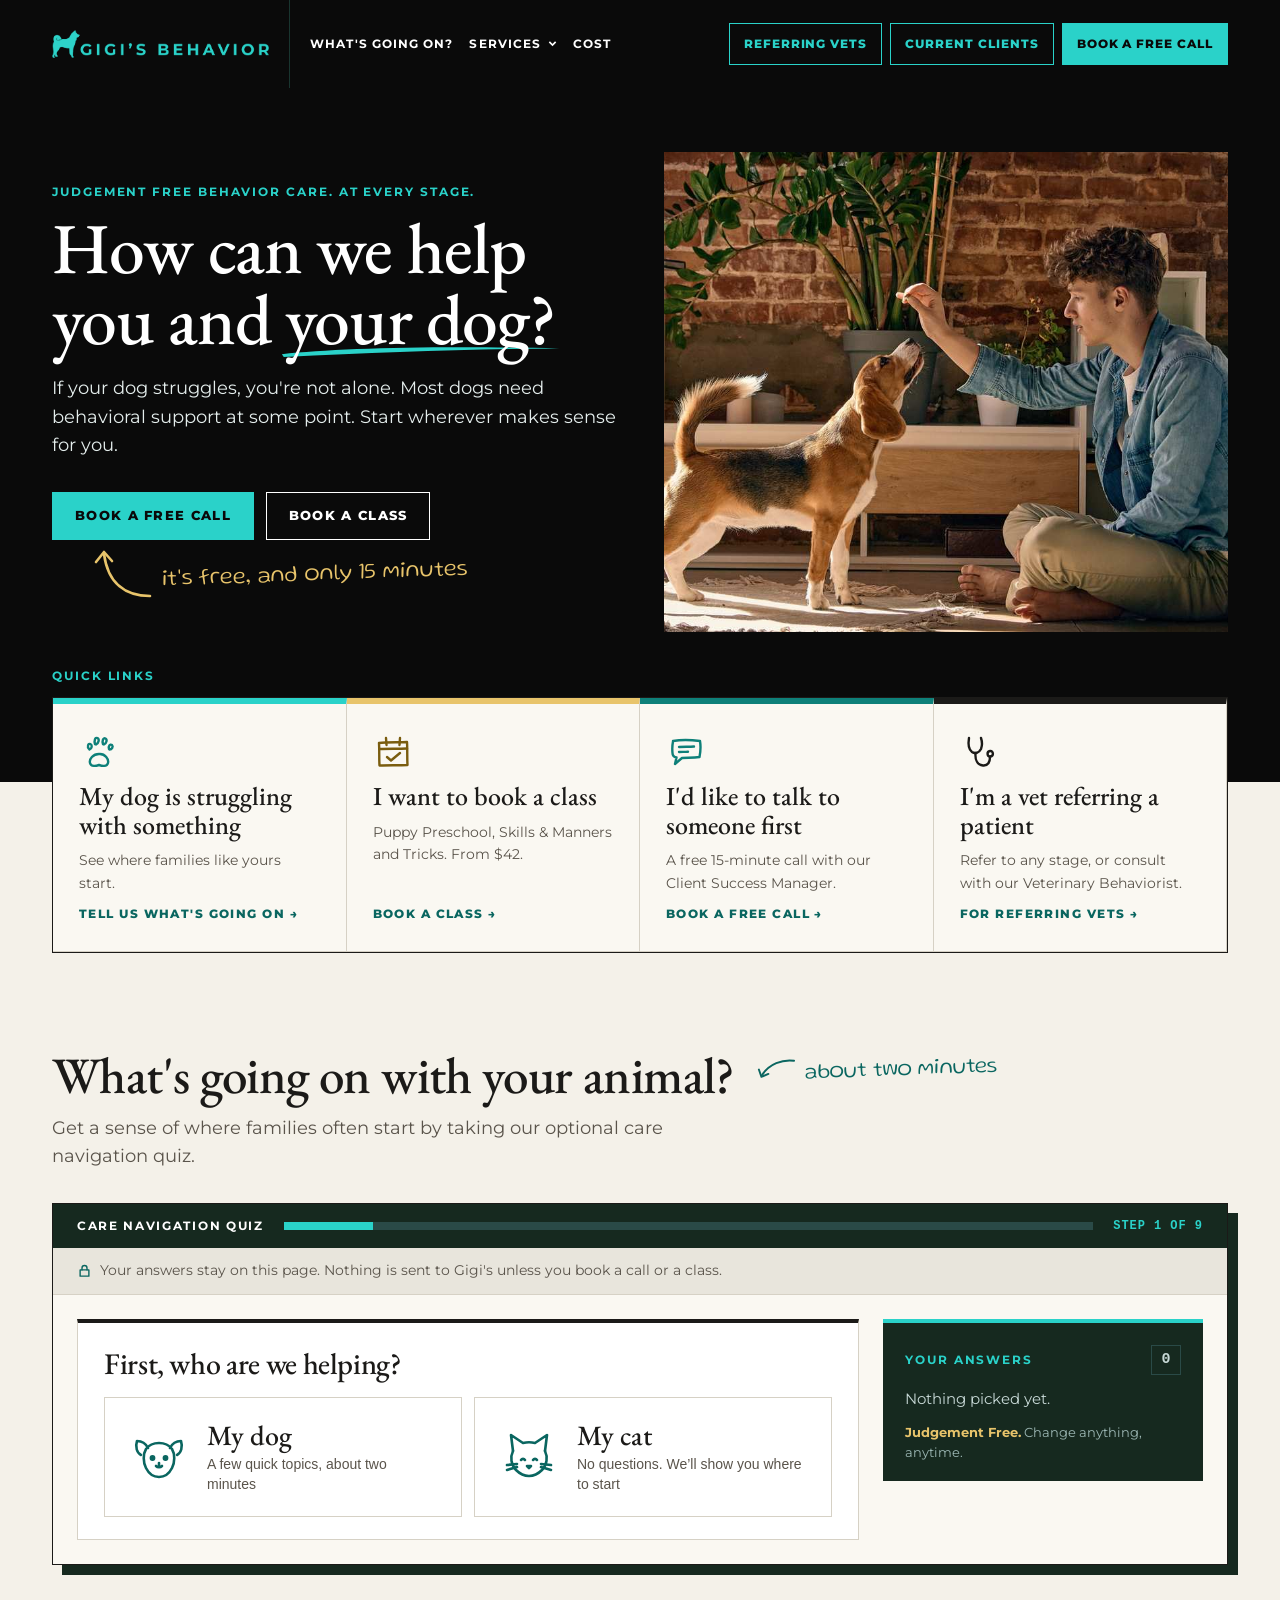
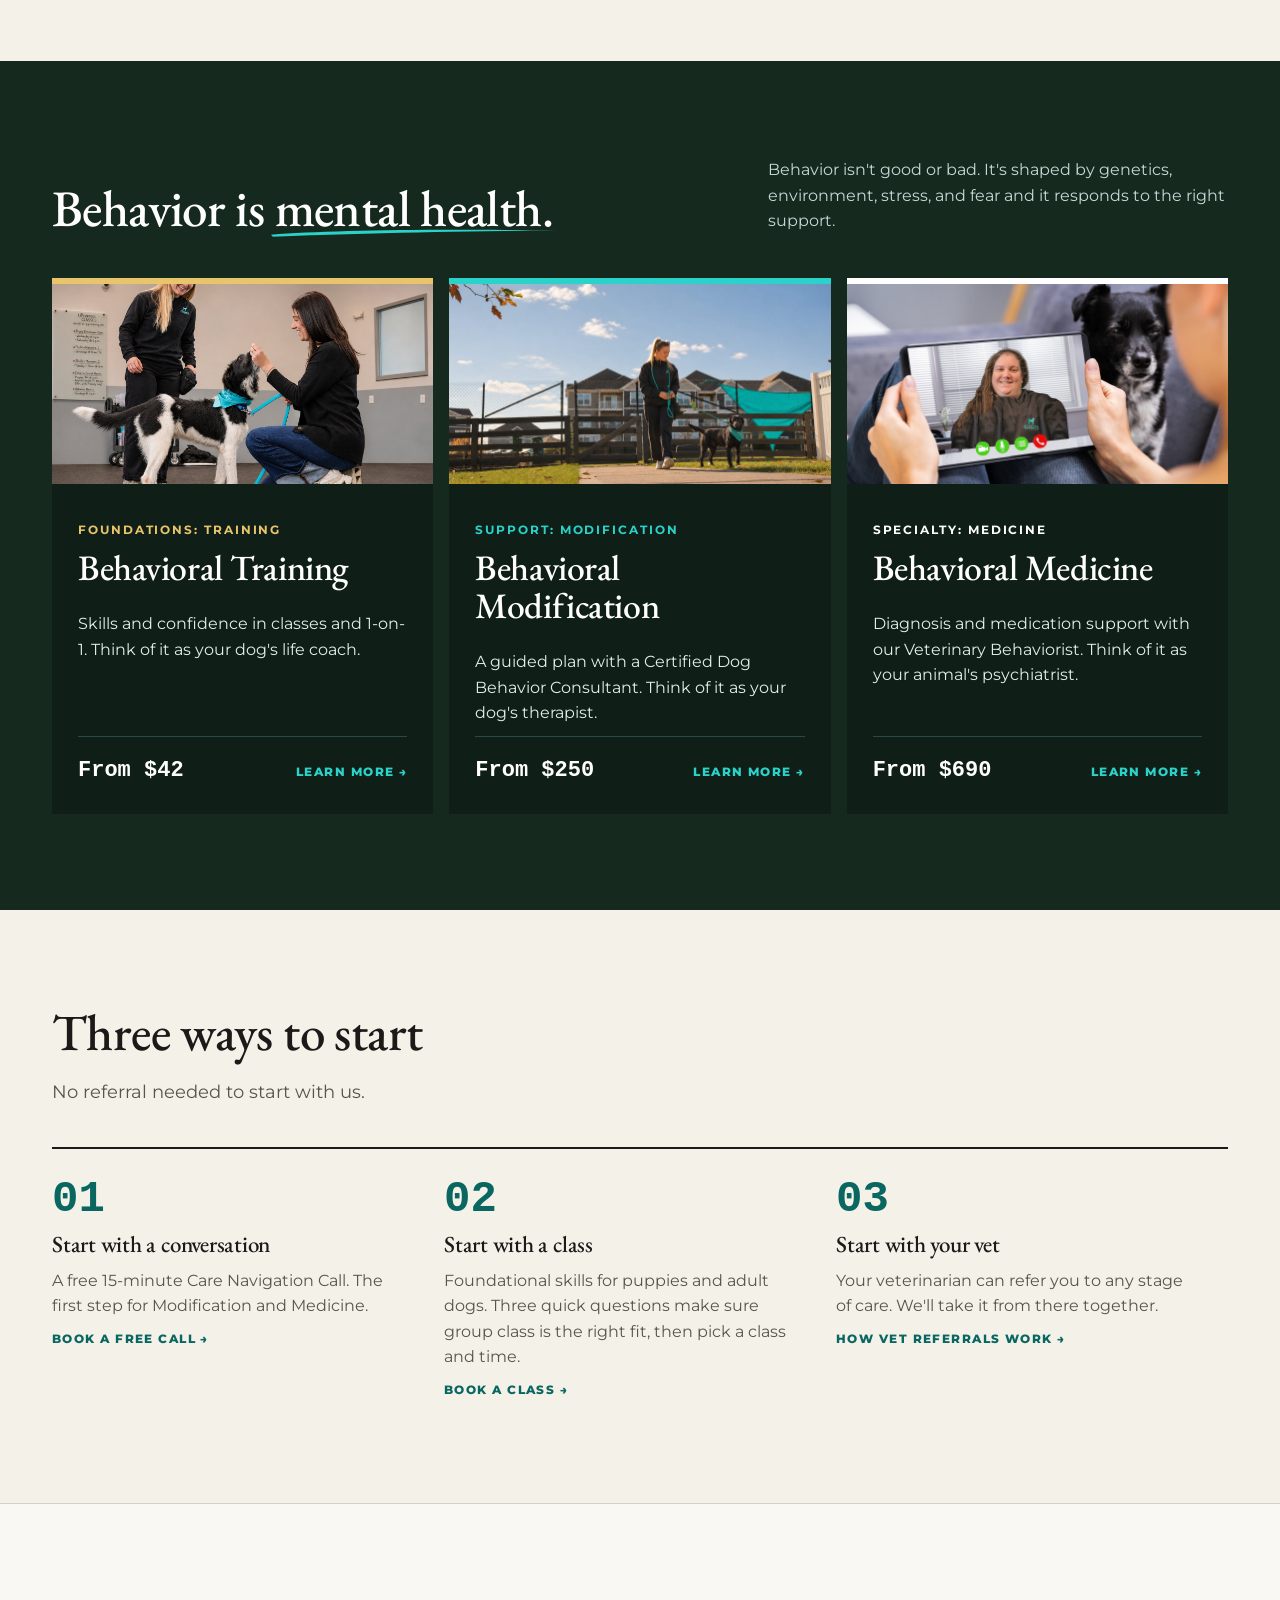
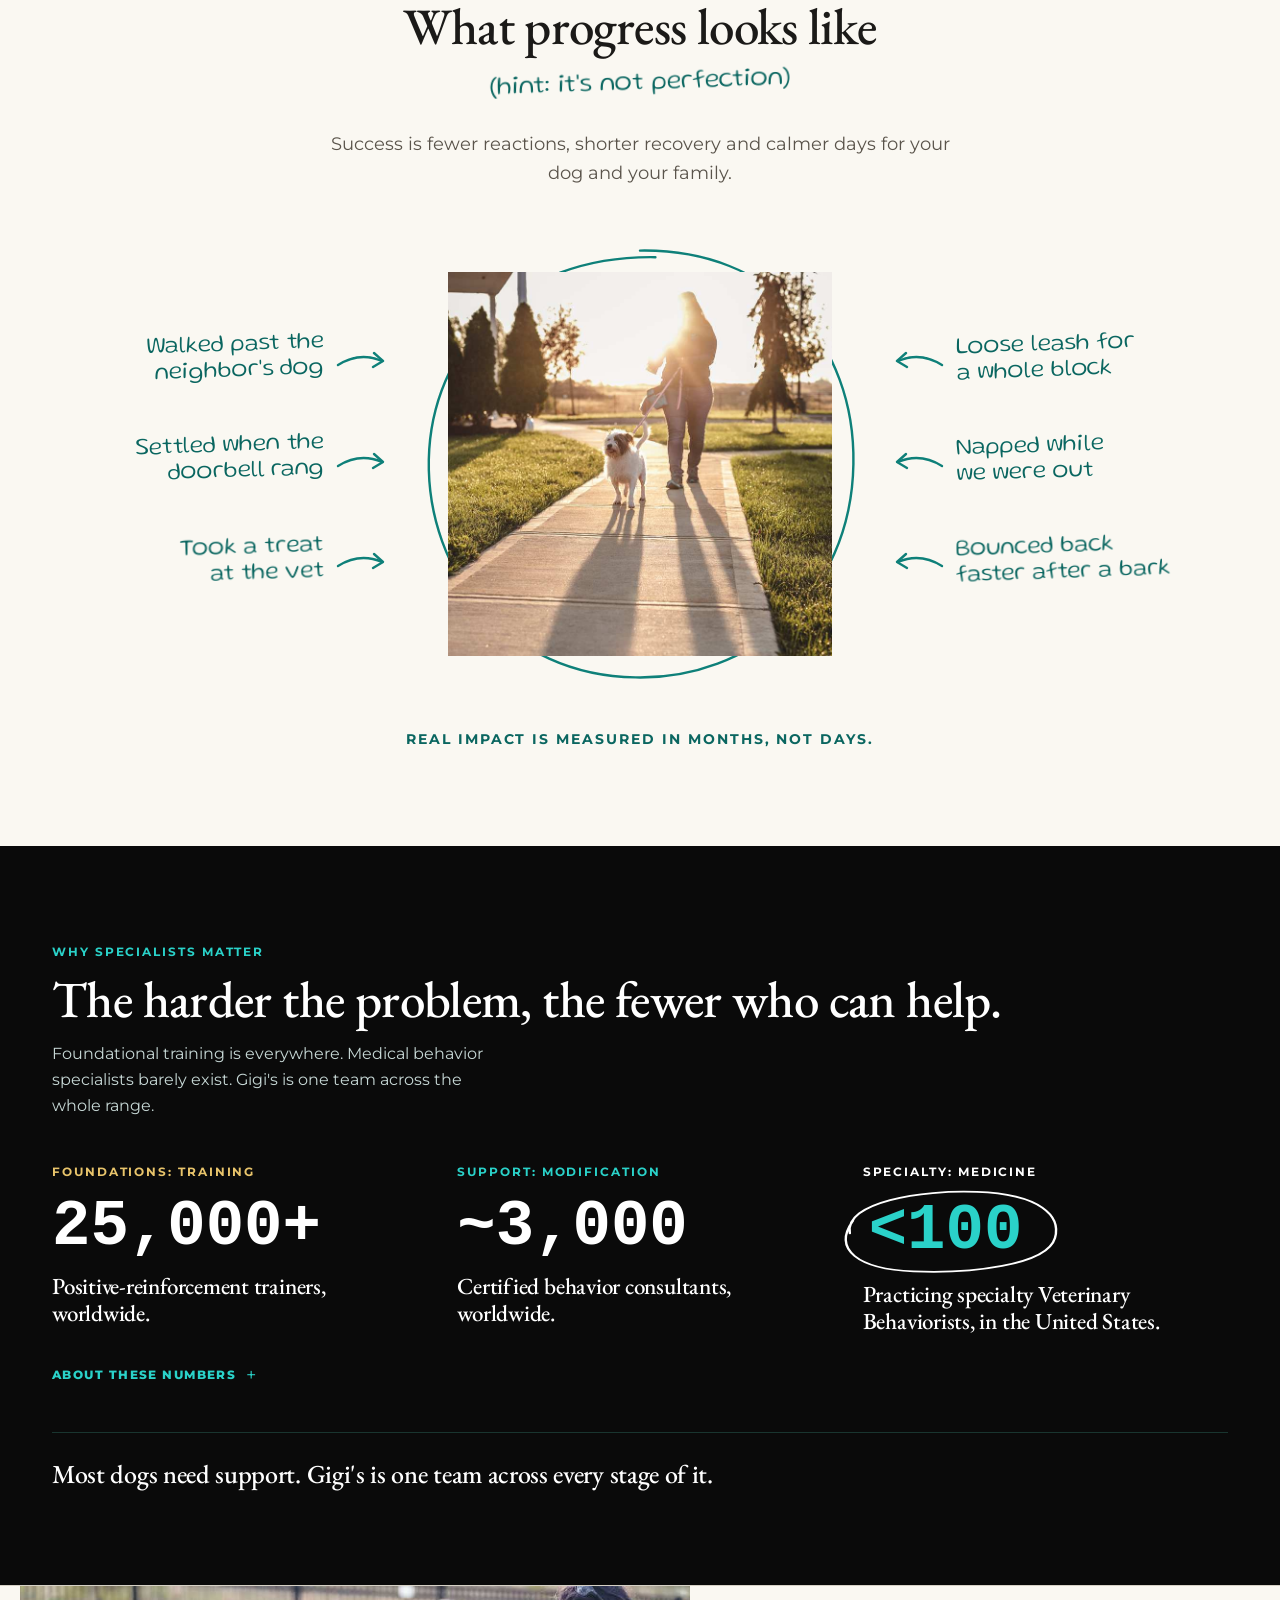
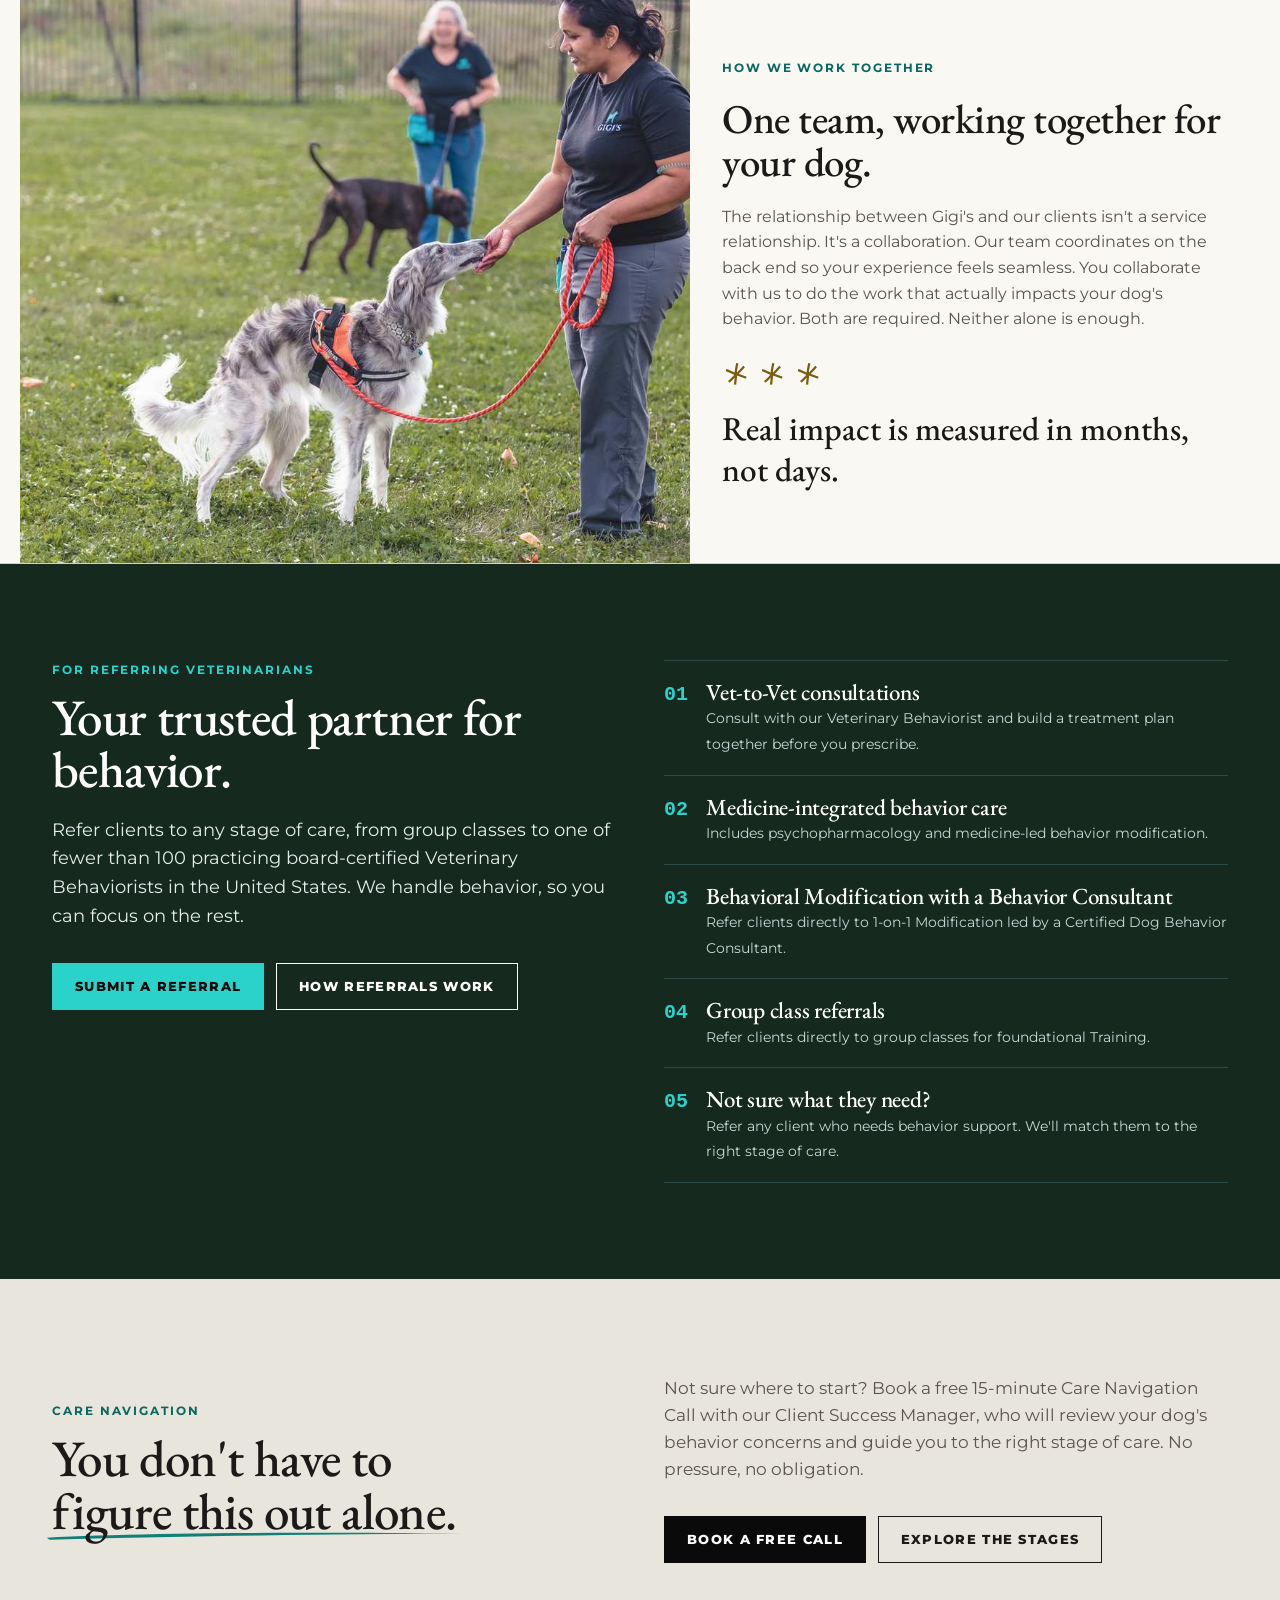
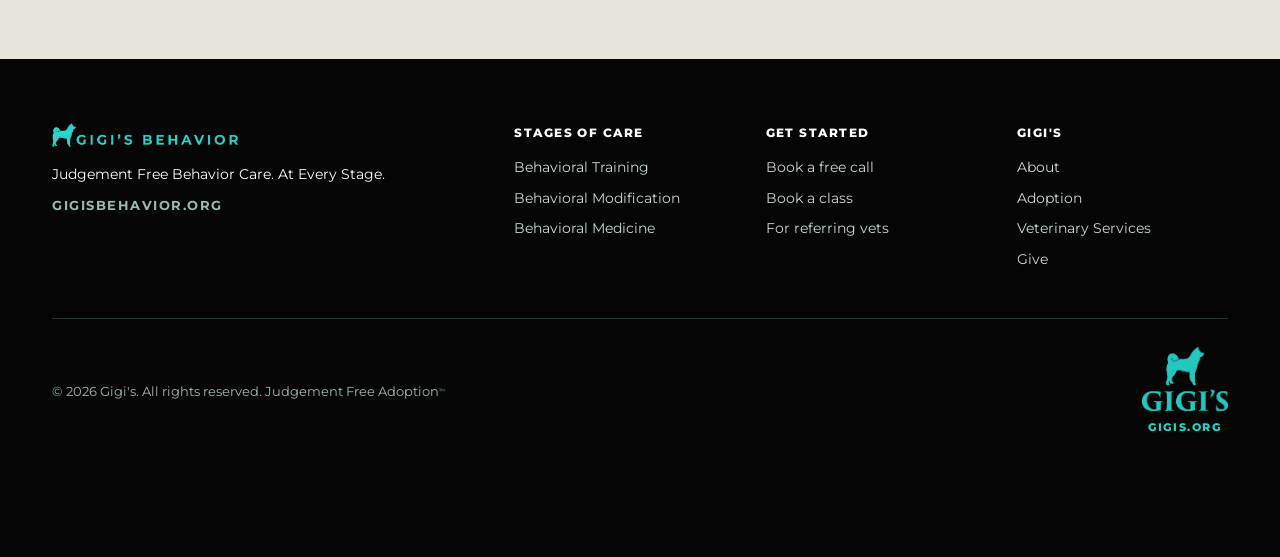
==== site/index.html @ a9785862 "Homepage stage cards use the service page hero photos Co-Authored-By: Claude Opus 5.5 <noreply@anthr" ====
<!DOCTYPE html>
<html lang="en">
<head>
<meta charset="UTF-8">
<meta name="viewport" content="width=device-width, initial-scale=1.0">
<title>Gigi's Behavior | Judgement Free Behavior Care. At Every Stage.</title>
<meta name="description" content="Training, Modification and Medicine from one connected care team. Start with a free Care Navigation Call. Judgement Free Behavior Care. At Every Stage.">
<link rel="preconnect" href="https://fonts.googleapis.com">
<link rel="preconnect" href="https://fonts.gstatic.com" crossorigin>
<link rel="stylesheet" href="https://fonts.googleapis.com/css2?family=EB+Garamond:ital,wght@0,400;0,500;0,600;1,400&amp;family=Gluten:wght@100..900&amp;family=Montserrat:wght@400;500;600;700;800&amp;display=swap">
<link rel="stylesheet" href="gbs-site.css?v=20261124ada">
</head>
<body>
<a class="skip-link" href="#main">Skip to content</a>
<header id="nav" class="nav2">
  <div class="wrap nav-in">
    <a class="nav-logo" href="index.html" aria-label="Gigi's Behavior home"><img src="images/gigis-behavior-logo-teal.png" alt="Gigi's Behavior" width="171" height="22"></a>
    <nav class="nav-links" aria-label="Main">
            <a class="nl2" href="#concerns">What's going on?</a>
      <div class="dd-wrap" id="dd-svc"><button class="nl2" type="button" aria-expanded="false">Services <svg class="car" aria-hidden="true" viewBox="0 0 10 10" fill="none" stroke="currentColor" stroke-width="1.8"><path d="M1.5 3.2 L5 6.8 L8.5 3.2"/></svg></button>
        <div class="ddp"><div><p class="dd-k">Stages of care</p><div class="dd-svc"><a class="dd-s" href="training.html" style="border-top-color: var(--butter)"><span class="dd-eb" style="color: var(--butter)">Foundations: Training</span><strong>Behavioral Training</strong><span class="dd-d">Skills and confidence in classes and 1-on-1. Think of it as your dog's <b class="dd-an">life coach</b>.</span></a><a class="dd-s" href="modification.html" style="border-top-color: var(--teal-deep)"><span class="dd-eb" style="color: var(--teal-text)">Support: Modification</span><strong>Behavioral Modification</strong><span class="dd-d">A guided plan with a Certified Dog Behavior Consultant. Think of it as your dog's <b class="dd-an">therapist</b>.</span></a><a class="dd-s" href="medicine.html" style="border-top-color: #fff"><span class="dd-eb" style="color: #fff">Specialty: Medicine</span><strong>Behavioral Medicine</strong><span class="dd-d">Diagnosis and medication support with our Veterinary Behaviorist. Think of it as your animal's <b class="dd-an">psychiatrist</b>.</span></a></div></div><div class="dd-call"><svg aria-hidden="true" viewBox="0 0 40 40" fill="none" stroke="#E8C46B" stroke-width="3.2" stroke-linecap="round" stroke-linejoin="round" style="position: absolute; right: 18px; top: 14px; width: 26px; height: 26px"><path d="M21.8 4.6 C 21 10, 19 15, 19.8 21 C 20.4 26, 18.6 30, 18.9 35.2"/><path d="M5.8 14.4 C 11 15.4, 15.6 19.4, 21 20.6 C 26 21.8, 30 24.2, 34.6 25.2"/><path d="M31.6 9.4 C 28 13, 24.6 17.6, 20 21.4 C 16 24.8, 13.4 28.4, 9.6 31.2"/></svg><p class="dd-call-h">Not sure where to start?</p><p class="dd-call-p">Book a free 15-minute call with our Client Success Manager.</p><a class="btn btn-teal" href="#cta-band">Book a free call</a></div></div></div>
      <a class="nl2" href="pricing.html">Cost</a>
    </nav>
    <div class="nav-btns"><a class="btn btn-line-teal nav-sec" href="referring-vets.html">Referring Vets</a><a class="btn btn-line-teal nav-sec" href="client-portal.html">Current Clients</a><a class="btn btn-teal nav-cta" href="#cta-band">Book a free call</a></div>
    <button class="nav-burger" type="button" aria-expanded="false" aria-controls="nav-menu" aria-label="Open menu"><span></span><span></span><span></span></button>
  </div>
  <nav id="nav-menu" class="nav-menu m2" aria-label="Menu" hidden>
        <a class="m-top" href="#concerns">What's going on?</a>
    <button class="m-top" type="button" aria-expanded="false" aria-controls="m-svc">Services <span class="pm" aria-hidden="true">+</span></button>
    <div class="m-sub" id="m-svc" hidden><a href="training.html"><span><small style="color: var(--butter)">Foundations: Training</small>Behavioral Training</span></a><a href="modification.html"><span><small style="color: var(--teal)">Support: Modification</small>Behavioral Modification</span></a><a href="medicine.html"><span><small style="color: #fff">Specialty: Medicine</small>Behavioral Medicine</span></a></div>
    <a class="m-top" href="pricing.html">Cost</a>
    <div class="m-sec"><a class="btn btn-line-teal" href="referring-vets.html">Referring Vets</a><a class="btn btn-line-teal" href="client-portal.html">Current Clients</a><a href="https://gigis.rvetlink.com/referral/new" data-portal-link>Submit a referral</a></div>
    <div class="m-call"><a class="btn btn-teal" href="#cta-band">Book a free call</a></div>
  </nav>
</header>
<main id="main">

<section class="hero on-black" style="padding-bottom: 150px">
  <div class="wrap split">
    <div>
      <p class="eyebrow">Judgement Free Behavior Care. At Every Stage.</p>
      <h1 class="h1">How can we help you and <span class="mk"><svg aria-hidden="true" viewBox="0 0 300 24" preserveAspectRatio="none"><path d="M2 17 C 60 9, 160 5, 298 9 C 200 10, 110 14, 4 21 Z" fill="#2AD2C9"/></svg><span>your dog?</span></span></h1>
      <p class="lede">If your dog struggles, you're not alone. Most dogs need behavioral support at some point. Start wherever makes sense for you.</p>
      <div class="btns">
        <a class="btn btn-teal" href="#cta-band">Book a free call</a>
        <a class="btn btn-line-light" href="#" data-quiz-trigger="training">Book a class</a>
      </div>
      <div style="display: flex; align-items: flex-start; gap: 6px; margin-top: 6px; padding-left: 40px" aria-hidden="true">
        <svg width="64" height="56" viewBox="0 0 64 56" fill="none" stroke="#E8C46B" stroke-width="2.6" stroke-linecap="round" stroke-linejoin="round"><path d="M58 50 C 34 50, 16 38, 12 8"/><path d="M4 16 L12 6 L20 15"/></svg>
        <p class="hand" style="margin-top: 22px; font-size: 23px; line-height: 1.1">it's free, and only 15 minutes</p>
      </div>
    </div>
    <div class="ph">
      <img src="images/training-indoor.jpg" alt="A young man holds up a treat while his beagle watches him closely" width="1200" height="712">
    </div>
  </div>
</section>

<section class="doors" aria-labelledby="doors-h">
  <div class="wrap">
    <p class="eyebrow doors-label" id="doors-h">Quick links</p>
    <div class="doors-grid">
      <a class="door" href="#concerns" style="border-top: 6px solid var(--teal)"><svg class="door-ico" aria-hidden="true" viewBox="0 0 40 40" fill="none" stroke="var(--teal-deep)" stroke-width="2.4" stroke-linecap="round" stroke-linejoin="round" style="width: 40px; height: 40px; display: block"><path d="M20 22 C 14 22, 10 27, 11 31 C 12 35, 17 34, 20 33 C 23 34, 28 35, 29 31 C 30 27, 26 22, 21 22"/><path d="M10 17 C 8 15, 9 11, 11.5 12 C 13.5 13, 13 17, 10.5 17.5"/><path d="M16 12 C 15 9, 16 5, 18.5 6 C 20.5 7, 20 11, 17 12.5"/><path d="M24 12 C 23 9, 24 5.5, 26.5 6.5 C 28.5 7.5, 27.5 11.5, 25 12.5"/><path d="M30 17 C 29 14.5, 31 11.5, 33 13 C 34.5 14.5, 33 17.5, 30.5 17.5"/></svg><strong>My dog is struggling with something</strong><span class="small">See where families like yours start.</span><span class="go">Tell us what's going on</span></a>
      <a class="door" href="#" data-quiz-trigger="training" style="border-top: 6px solid var(--butter)"><svg class="door-ico" aria-hidden="true" viewBox="0 0 40 40" fill="none" stroke="var(--butter-text)" stroke-width="2.4" stroke-linecap="round" stroke-linejoin="round" style="width: 40px; height: 40px; display: block"><path d="M6 11 C 14 10, 26 10.5, 34 10 C 34.5 18, 34 26, 34.5 33 C 25 33.5, 15 33, 6.5 33.5 C 6 26, 6.5 18, 6 11.5"/><path d="M6.5 17 C 15 16.5, 25 17, 34 16.5"/><path d="M13 6 L 13.5 13"/><path d="M27 6 L 26.5 13"/><path d="M14 25 L 18 28.5 L 27 21"/></svg><strong>I want to book a class</strong><span class="small">Puppy Preschool, Skills &amp; Manners and Tricks. From $42.</span><span class="go">Book a class</span></a>
      <a class="door" href="#cta-band" style="border-top: 6px solid var(--teal-deep)"><svg class="door-ico" aria-hidden="true" viewBox="0 0 40 40" fill="none" stroke="var(--teal-deep)" stroke-width="2.4" stroke-linecap="round" stroke-linejoin="round" style="width: 40px; height: 40px; display: block"><path d="M7 9 C 16 7.5, 26 8, 34 9 C 35 15, 34.5 20, 33.5 25 C 27 26, 21 25.5, 16 26 L 9 32 L 10.5 25.5 C 8 25, 6.5 24, 6.5 21 C 6 16, 6.5 12, 7 9.5"/><path d="M13 15 C 18 14.5, 23 15, 28 14.5"/><path d="M13 20 C 16 19.8, 19 20, 22 19.7"/></svg><strong>I'd like to talk to someone first</strong><span class="small">A free 15-minute call with our Client Success Manager.</span><span class="go">Book a free call</span></a>
      <a class="door" href="referring-vets.html" style="border-top: 6px solid var(--ink)"><svg class="door-ico" aria-hidden="true" viewBox="0 0 40 40" fill="none" stroke="var(--ink)" stroke-width="2.4" stroke-linecap="round" stroke-linejoin="round" style="width: 40px; height: 40px; display: block"><path d="M9 6 C 8 12, 8 17, 12 20 C 15 22, 19 21, 21 17 C 22.5 13, 22 9, 21 6"/><path d="M15.5 21 C 15 27, 17 33, 23 33.5 C 28 34, 30 30, 30 25"/><path d="M30 24.5 C 27 24.5, 26.5 19.5, 30 19 C 33.5 18.5, 34 24, 30.5 24.5"/></svg><strong>I'm a vet referring a patient</strong><span class="small">Refer to any stage, or consult with our Veterinary Behaviorist.</span><span class="go">For referring vets</span></a>
    </div>
  </div>
</section>

<section id="concerns" class="band">
  <div class="wrap">
    <div class="finder-top">
      <div style="flex: 1 1 520px">
        <div class="trx-titlerow"><h2 class="h2">What's going on with your animal?</h2><span class="trx-note trx-note-h" aria-hidden="true"><svg viewBox="0 0 60 40" fill="none" stroke="#0A6660" stroke-width="2.6" stroke-linecap="round" stroke-linejoin="round"><path d="M56 6 C 40 4, 22 10, 12 26"/><path d="M8 18 L 11.5 28 L 21 24"/></svg><span class="hand">about two minutes</span></span></div>
        <p class="lede">Get a sense of where families often start by taking our optional care navigation quiz.</p>
      </div>
    </div>
    <div class="trx" id="trx">
      <div class="trx-top">
        <span class="trx-app-t">Care navigation quiz</span>
        <div class="trx-prog" role="progressbar" aria-label="Progress" aria-valuemin="1" aria-valuemax="8" aria-valuenow="1"><span id="trx-progress"></span></div>
        <span class="trx-prog-t" id="trx-progress-t">Step 1 of 8</span>
      </div>
      <p class="trx-private"><svg aria-hidden="true" viewBox="0 0 24 24" fill="none" stroke="currentColor" stroke-width="2.2" stroke-linecap="round" stroke-linejoin="round"><rect x="5" y="11" width="14" height="10"/><path d="M8 11V8a4 4 0 0 1 8 0v3"/></svg>Your answers stay on this page. Nothing is sent to Gigi's unless you book a call or a class.</p>
      <div class="trx-layout">
        <div class="trx-main" id="trx-panel" role="tabpanel" tabindex="-1"></div>
        <aside class="trx-sum" aria-label="Your answers">
          <button type="button" class="trx-sum-head" id="trx-sum-head" aria-expanded="false" aria-controls="trx-sum-body"><span class="eyebrow" style="margin: 0">Your answers</span><span class="trx-sum-r"><span class="trx-n" id="trx-n" aria-live="polite">0</span><svg class="trx-chev" aria-hidden="true" viewBox="0 0 24 24" fill="none" stroke="currentColor" stroke-width="2.4" stroke-linecap="round" stroke-linejoin="round"><path d="M6 9l6 6 6-6"/></svg></span></button>
          <div class="trx-sum-body" id="trx-sum-body">
          <ul class="trx-picks" id="trx-picks"></ul>
          <p class="trx-empty" id="trx-empty">Nothing picked yet.</p>
          <button type="button" class="btn btn-black trx-see" data-tri-see>Not sure? See where to start</button>
          <button type="button" class="trx-clear" id="trx-clear" hidden>Start over</button>
          <div class="trx-sum-foot"><span class="tiny muted"><strong class="trx-jf">Judgement Free.</strong> Change anything, anytime.</span></div>
          </div>
        </aside>
      </div>
    </div>
    <div class="trm" id="trm" hidden>
      <div class="trm-backdrop" data-trm-close></div>
    <div class="card-black result result-wide" id="tri-result" role="dialog" aria-modal="true" aria-labelledby="r-start">
      <button type="button" class="trm-x" data-trm-close aria-label="Close">&times;</button>
      <p class="eyebrow" style="margin: 0" id="r-eyebrow">Where we'd lean</p>
      <div style="position: relative"><span class="r-line" aria-hidden="true" style="position: absolute; left: -8px; right: -8px; top: 0; height: 2px; background: var(--teal); opacity: 0; pointer-events: none; z-index: 1"></span>
        <div class="r-body rw-grid tri-result">
          <div class="rw-left">
            <h3 class="h3" id="r-start" style="font-size: 40px">Let's figure it out together</h3>
            <p class="meta" id="r-meta" style="color: var(--teal); font-size: 16px; font-weight: 700">Free &middot; 15 minutes &middot; with our Client Success Manager</p>
            <div class="r-why" id="r-why" hidden></div>
            <a class="btn btn-teal r-cta-m" id="r-cta-m" href="#cta-band">Book a free call</a>
            <p id="r-usually" style="color: var(--n100)"></p>
            <div class="r-paths" id="r-paths" hidden></div>
            <p id="r-urgent" class="tri-urgent" hidden>If someone has been hurt, get medical care first. Please contact your veterinarian about an immediate safety plan. When you book, let us know it's urgent.</p>
          </div>
          <div class="rw-right">
            <div aria-hidden="true" style="display: flex; align-items: flex-end; gap: 6px; margin-bottom: 4px"><svg viewBox="0 0 60 46" fill="none" stroke="#E8C46B" stroke-width="2.6" stroke-linecap="round" stroke-linejoin="round" style="width: 40px; height: 31px; flex: 0 0 auto; transform: scaleX(-1)"><path d="M56 6 C 40 4, 22 10, 14 24 C 10 31, 9 36, 10 41"/><path d="M3.5 33 L 10 41.5 L 17 34.5"/></svg><p class="hand" style="margin: 0 0 14px; font-size: 24px; line-height: 1">here's what happens next</p></div>
            <ol id="r-steps"><li>Tell us what walks look like right now.</li><li>Start a plan with a Certified Dog Behavior Consultant.</li><li>Practice together between sessions. Real impact is measured in months, not days.</li></ol><p id="r-foot" class="tiny" style="margin: 14px 0 0; color: var(--n200)" hidden></p>
          </div>
        </div>
      </div>
      <div class="rw-cta"><a class="btn btn-teal" style="margin-top: 0" id="r-cta" href="#cta-band">Book a free call</a><span aria-hidden="true" style="display: inline-flex; align-items: center; gap: 6px"><svg viewBox="0 0 56 30" fill="none" stroke="#E8C46B" stroke-width="2.6" stroke-linecap="round" stroke-linejoin="round" style="width: 42px; height: 22px; flex: 0 0 auto"><path d="M54 18 C 42 24, 24 22, 6 14"/><path d="M14 6.5 L 5.5 13.8 L 15.5 18.5"/></svg><span class="hand" style="font-size: 22px; line-height: 1">no judgement, only progress</span></span></div>
    </div>
    </div>
    <div class="trm tfm" id="tfm" hidden>
      <div class="trm-backdrop" data-tfm-done></div>
      <div class="tfm-panel" role="dialog" aria-modal="true" aria-labelledby="tfm-h">
        <button type="button" class="cnm-x" data-tfm-done aria-label="Close">&times;</button>
        <p class="eyebrow">Tell us a bit more</p>
        <h3 class="h3 tfm-h" id="tfm-h"></h3>
        <div class="tfm-list" id="tfm-list"></div>
        <div class="tfm-actions"><button type="button" class="btn btn-teal" data-tfm-done>Done</button><span class="hand" aria-hidden="true" id="tfm-note">select the one that fits</span></div>
      </div>
    </div>
  </div>
</section>

<section id="stages" class="band on-kale">
  <div class="wrap">
    <div class="head-row">
      <h2 class="h2">Behavior is <span class="mk"><svg aria-hidden="true" viewBox="0 0 300 24" preserveAspectRatio="none"><path d="M2 17 C 60 9, 160 5, 298 9 C 200 10, 110 14, 4 21 Z" fill="#2AD2C9"/></svg><span>mental health.</span></span></h2>
      <p class="muted">Behavior isn't good or bad. It's shaped by genetics, environment, stress, and fear and it responds to the right support.</p>
    </div>
    <div class="grid g3">
      <article class="card-dark top-train flex-card" style="padding: 0">
        <div class="ph">
          <img src="images/training-family.jpg" alt="A Gigi's trainer smiles as a family member offers a treat to a black-and-white dog in the training room" style="height: 200px; object-position: 50% 40%" width="1448" height="1086">
        </div>
        <div class="flex-card" style="padding: 26px; flex: 1">
          <p class="eyebrow lab-train" style="margin: 0">Foundations: Training</p>
          <h3 class="h3">Behavioral Training</h3>
          <p style="color: var(--n100)">Skills and confidence in classes and 1-on-1. Think of it as your dog's life coach.</p>
          <div class="price-row"><span class="price">From $42</span><a class="go" href="training.html">Learn more</a></div>
        </div>
      </article>
      <article class="card-dark top-mod flex-card" style="padding: 0">
        <div class="ph">
          <img src="images/cost-walk.jpg" alt="A Gigi's behavior consultant walks a black Lab in a teal bandana on a sunny path" style="height: 200px; object-position: 62% 60%" width="1536" height="1024">
        </div>
        <div class="flex-card" style="padding: 26px; flex: 1">
          <p class="eyebrow lab-mod" style="margin: 0">Support: Modification</p>
          <h3 class="h3">Behavioral Modification</h3>
          <p style="color: var(--n100)">A guided plan with a Certified Dog Behavior Consultant. Think of it as your dog's therapist.</p>
          <div class="price-row"><span class="price">From $250</span><a class="go" href="modification.html">Learn more</a></div>
        </div>
      </article>
      <article class="card-dark top-med flex-card" style="padding: 0">
        <div class="ph"><img src="images/medicine-telehealth-gigis.jpg" alt="A family holds a tablet on a virtual visit with a Gigi's veterinarian while their dog looks on" style="height: 200px; object-position: 45% 50%" width="1536" height="1024"></div>
        <div class="flex-card" style="padding: 26px; flex: 1">
          <p class="eyebrow lab-med" style="margin: 0">Specialty: Medicine</p>
          <h3 class="h3">Behavioral Medicine</h3>
          <p style="color: var(--n100)">Diagnosis and medication support with our Veterinary Behaviorist. Think of it as your animal's psychiatrist.</p>
          <div class="price-row"><span class="price">From $690</span><a class="go" href="medicine.html">Learn more</a></div>
        </div>
      </article>
    </div>
  </div>
</section>

<section class="band">
  <div class="wrap">
    <h2 class="h2">Three ways to start</h2>
    <p class="lede" style="margin-bottom: 40px">No referral needed to start with us.</p>
    <div class="steps">
      <div><span class="num-lg">01</span><h3 class="h4">Start with a conversation</h3><p class="muted">A free 15-minute Care Navigation Call. The first step for Modification and Medicine.</p><a class="go" href="#cta-band">Book a free call</a></div>
      <div><span class="num-lg">02</span><h3 class="h4">Start with a class</h3><p class="muted">Foundational skills for puppies and adult dogs. Three quick questions make sure group class is the right fit, then pick a class and time.</p><a class="go" href="#" data-quiz-trigger="training">Book a class</a></div>
      <div><span class="num-lg">03</span><h3 class="h4">Start with your vet</h3><p class="muted">Your veterinarian can refer you to any stage of care. We'll take it from there together.</p><a class="go" href="referring-vets.html">How vet referrals work</a></div>
    </div>
  </div>
</section>

<section id="progress" class="band on-soft rule-top">
  <div class="wrap">
    <div class="center" style="margin-bottom: 56px">
      <h2 class="h2">What progress looks like</h2>
      <p class="hand" style="margin-top: 16px; font-size: 26px">(hint: it's not perfection)</p>
      <p class="lede">Success is fewer reactions, shorter recovery and calmer days for your dog and your family.</p>
    </div>
    <div style="display: flex; flex-wrap: wrap; gap: 32px; align-items: center; justify-content: center">
      <div style="flex: 1 1 250px; display: grid; gap: 48px; text-align: right">
        <div style="display: flex; align-items: center; gap: 10px; justify-content: flex-end"><p class="hand" style="font-size: 24px; line-height: 1.1">Walked past the<br>neighbor's dog</p><svg aria-hidden="true" width="54" height="28" viewBox="0 0 54 28" fill="none" stroke="#0E8079" stroke-width="2.4" stroke-linecap="round" stroke-linejoin="round"><path d="M4 16 C 20 6, 34 6, 48 12"/><path d="M40 4 L49 12 L39 18"/></svg></div>
        <div style="display: flex; align-items: center; gap: 10px; justify-content: flex-end"><p class="hand" style="font-size: 24px; line-height: 1.1">Settled when the<br>doorbell rang</p><svg aria-hidden="true" width="54" height="28" viewBox="0 0 54 28" fill="none" stroke="#0E8079" stroke-width="2.4" stroke-linecap="round" stroke-linejoin="round"><path d="M4 16 C 20 6, 34 6, 48 12"/><path d="M40 4 L49 12 L39 18"/></svg></div>
        <div style="display: flex; align-items: center; gap: 10px; justify-content: flex-end"><p class="hand" style="font-size: 24px; line-height: 1.1">Took a treat<br>at the vet</p><svg aria-hidden="true" width="54" height="28" viewBox="0 0 54 28" fill="none" stroke="#0E8079" stroke-width="2.4" stroke-linecap="round" stroke-linejoin="round"><path d="M4 16 C 20 6, 34 6, 48 12"/><path d="M40 4 L49 12 L39 18"/></svg></div>
      </div>
      <div style="flex: 0 1 440px; min-width: 0; position: relative; padding: 28px">
        <svg aria-hidden="true" viewBox="0 0 400 400" preserveAspectRatio="none" fill="none" stroke="#0E8079" stroke-width="2.2" stroke-linecap="round" style="position: absolute; inset: 0; width: 100%; height: 100%"><path d="M200 6 C 320 4, 396 90, 394 200 C 392 320, 300 396, 196 394 C 80 392, 6 300, 8 196 C 10 96, 86 10, 214 12"/></svg>
        <img src="images/hero-walk.jpg" alt="A woman walks her small dog calmly down a sunlit path" style="position: relative; width: 100%; height: auto; aspect-ratio: 1 / 1; object-fit: cover" width="1315" height="800">
      </div>
      <div style="flex: 1 1 250px; display: grid; gap: 48px">
        <div style="display: flex; align-items: center; gap: 10px"><svg aria-hidden="true" width="54" height="28" viewBox="0 0 54 28" fill="none" stroke="#0E8079" stroke-width="2.4" stroke-linecap="round" stroke-linejoin="round"><path d="M50 16 C 34 6, 20 6, 6 12"/><path d="M14 4 L5 12 L15 18"/></svg><p class="hand" style="font-size: 24px; line-height: 1.1">Loose leash for<br>a whole block</p></div>
        <div style="display: flex; align-items: center; gap: 10px"><svg aria-hidden="true" width="54" height="28" viewBox="0 0 54 28" fill="none" stroke="#0E8079" stroke-width="2.4" stroke-linecap="round" stroke-linejoin="round"><path d="M50 16 C 34 6, 20 6, 6 12"/><path d="M14 4 L5 12 L15 18"/></svg><p class="hand" style="font-size: 24px; line-height: 1.1">Napped while<br>we were out</p></div>
        <div style="display: flex; align-items: center; gap: 10px"><svg aria-hidden="true" width="54" height="28" viewBox="0 0 54 28" fill="none" stroke="#0E8079" stroke-width="2.4" stroke-linecap="round" stroke-linejoin="round"><path d="M50 16 C 34 6, 20 6, 6 12"/><path d="M14 4 L5 12 L15 18"/></svg><p class="hand" style="font-size: 24px; line-height: 1.1">Bounced back<br>faster after a bark</p></div>
      </div>
    </div>
    <p class="center mt-l" style="font-size: 14px; font-weight: 700; letter-spacing: 0.14em; text-transform: uppercase; color: var(--teal-text)">Real impact is measured in months, not days.</p>
  </div>
</section>

<section id="funnel" class="band on-black">
  <div class="wrap">
    <div class="head-row">
      <div><p class="eyebrow">Why specialists matter</p><h2 class="h2">The harder the problem, the fewer who can help.</h2></div>
      <p class="muted">Foundational training is everywhere. Medical behavior specialists barely exist. Gigi's is one team across the whole range.</p>
    </div>
    <div class="grid g3" style="gap: 40px">
      <div class="stack">
        <p class="eyebrow lab-train" style="margin: 0">Foundations: Training</p>
        <p class="data" style="font-size: clamp(48px, 5vw, 72px); line-height: 1">25,000+</p>
        <p class="h4">Positive-reinforcement trainers, worldwide.</p>
        <div class="fn-more" id="fn-more-1" hidden><p class="small muted">Roughly 25,000 hold the CPDT-KA credential; 3,050+ are Karen Pryor Academy certified. Foundational training is broadly available. Dog training is an unregulated industry, so certification is a deliberate quality choice.</p>
        <p class="tiny" style="color: var(--n300)">CCPDT; Karen Pryor Academy (worldwide figures).</p></div>
      </div>
      <div class="stack">
        <p class="eyebrow lab-mod" style="margin: 0">Support: Modification</p>
        <p class="data" style="font-size: clamp(48px, 5vw, 72px); line-height: 1">~3,000</p>
        <p class="h4">Certified behavior consultants, worldwide.</p>
        <div class="fn-more" id="fn-more-2" hidden><p class="small muted">Around 3,000 hold the IAABC CDBC credential worldwide, specialists trained for aggression, fear, anxiety, and complex behavior modification.</p>
        <p class="tiny" style="color: var(--n300)">IAABC (worldwide).</p></div>
      </div>
      <div class="stack">
        <p class="eyebrow lab-med" style="margin: 0">Specialty: Medicine</p>
        <p class="ring "><svg aria-hidden="true" viewBox="0 0 300 160" preserveAspectRatio="none" fill="none" stroke="#FFFFFF" stroke-width="3" stroke-linecap="round"><path d="M30 84 C 22 30, 120 8, 190 12 C 270 16, 296 54, 288 92 C 278 140, 180 154, 110 150 C 40 146, 8 112, 34 62"/></svg><span><span class="data" style="font-size: clamp(48px, 5vw, 72px); line-height: 1; color: var(--teal); display: inline-block; padding: 4px 6px">&lt;100</span></span></p>
        <p class="h4">Practicing specialty Veterinary Behaviorists, in the United States.</p>
        <div class="fn-more" id="fn-more-3" hidden><p class="small muted">Fewer than 100 practicing board-certified Veterinary Behaviorists in the United States: the only professionals who can diagnose and medically treat behavioral conditions. The rarest stage of care, and Gigi's puts it within reach.</p>
        <p class="tiny" style="color: var(--n300)">ACVB diplomate counts.</p></div>
      </div>
    </div>
    <button type="button" class="fn-toggle" aria-expanded="false" aria-controls="fn-more-1 fn-more-2 fn-more-3">About these numbers <span aria-hidden="true">+</span></button>
    <div class="mt-l" style="display: flex; flex-wrap: wrap; justify-content: space-between; align-items: center; gap: 16px 40px; padding-top: 28px; border-top: 1px solid var(--n700)">
      <p class="h3" style="font-size: 26px">Most dogs need support. Gigi's is one team across every stage of it.</p>
    </div>
  </div>
</section>

<section id="collaboration" class="collab-light">
  <div class="wrap story">
    <div class="ph">
      <img src="images/collab-kneeling.jpg" alt="A Gigi's team member kneels with a dog on the grass" width="1200" height="796">
    </div>
    <div class="story-text">
      <p class="eyebrow" style="margin: 0">How we work together</p>
      <h2 class="h2-sm">One team, working together for your dog.</h2>
      <p class="muted">The relationship between Gigi's and our clients isn't a service relationship. It's a collaboration. Our team coordinates on the back end so your experience feels seamless. You collaborate with us to do the work that actually impacts your dog's behavior. Both are required. Neither alone is enough.</p>
      <div aria-hidden="true" style="display: flex; gap: 8px; margin-top: 8px">
        <svg width="28" height="28" viewBox="0 0 40 40" fill="none" stroke="#7A5D0F" stroke-width="3.2" stroke-linejoin="round"><path d="M21.8 4.6 C 21 10, 19 15, 19.8 21 C 20.4 26, 18.6 30, 18.9 35.2"/><path d="M5.8 14.4 C 11 15.4, 15.6 19.4, 21 20.6 C 26 21.8, 30 24.2, 34.6 25.2"/><path d="M31.6 9.4 C 28 13, 24.6 17.6, 20 21.4 C 16 24.8, 13.4 28.4, 9.6 31.2"/></svg>
        <svg width="28" height="28" viewBox="0 0 40 40" fill="none" stroke="#7A5D0F" stroke-width="3.2" stroke-linejoin="round"><path d="M21.8 4.6 C 21 10, 19 15, 19.8 21 C 20.4 26, 18.6 30, 18.9 35.2"/><path d="M5.8 14.4 C 11 15.4, 15.6 19.4, 21 20.6 C 26 21.8, 30 24.2, 34.6 25.2"/><path d="M31.6 9.4 C 28 13, 24.6 17.6, 20 21.4 C 16 24.8, 13.4 28.4, 9.6 31.2"/></svg>
        <svg width="28" height="28" viewBox="0 0 40 40" fill="none" stroke="#7A5D0F" stroke-width="3.2" stroke-linejoin="round"><path d="M21.8 4.6 C 21 10, 19 15, 19.8 21 C 20.4 26, 18.6 30, 18.9 35.2"/><path d="M5.8 14.4 C 11 15.4, 15.6 19.4, 21 20.6 C 26 21.8, 30 24.2, 34.6 25.2"/><path d="M31.6 9.4 C 28 13, 24.6 17.6, 20 21.4 C 16 24.8, 13.4 28.4, 9.6 31.2"/></svg>
      </div>
      <p class="quote" style="font-style: normal; font-weight: 500">Real impact is measured in months, not days.</p>
    </div>
  </div>
</section>

<section id="vet-band" class="band on-kale">
  <div class="wrap">
    <div class="split split-top">
      <div>
        <p class="eyebrow">For Referring Veterinarians</p>
        <h2 class="h2">Your trusted partner for behavior.</h2>
        <p class="lede">Refer clients to any stage of care, from group classes to one of fewer than 100 practicing board-certified Veterinary Behaviorists in the United States. We handle behavior, so you can focus on the rest.</p>
        <div class="btns"><a class="btn btn-teal" href="https://gigis.rvetlink.com/referral/new" data-portal-link>Submit a referral</a><a class="btn btn-line-light" href="referring-vets.html#process">How referrals work</a></div>
      </div>
      <ol style="list-style: none; padding: 0; display: grid; gap: 0">
        <li style="display: flex; gap: 18px; padding: 18px 0; border-top: 1px solid var(--kale-rule)"><span class="num">01</span><span><strong class="h4" style="display: block">Vet-to-Vet consultations</strong><span class="muted small">Consult with our Veterinary Behaviorist and build a treatment plan together before you prescribe.</span></span></li>
        <li style="display: flex; gap: 18px; padding: 18px 0; border-top: 1px solid var(--kale-rule)"><span class="num">02</span><span><strong class="h4" style="display: block">Medicine-integrated behavior care</strong><span class="muted small">Includes psychopharmacology and medicine-led behavior modification.</span></span></li>
        <li style="display: flex; gap: 18px; padding: 18px 0; border-top: 1px solid var(--kale-rule)"><span class="num">03</span><span><strong class="h4" style="display: block">Behavioral Modification with a Behavior Consultant</strong><span class="muted small">Refer clients directly to 1-on-1 Modification led by a Certified Dog Behavior Consultant.</span></span></li>
        <li style="display: flex; gap: 18px; padding: 18px 0; border-top: 1px solid var(--kale-rule)"><span class="num">04</span><span><strong class="h4" style="display: block">Group class referrals</strong><span class="muted small">Refer clients directly to group classes for foundational Training.</span></span></li>
        <li style="display: flex; gap: 18px; padding: 18px 0; border-top: 1px solid var(--kale-rule); border-bottom: 1px solid var(--kale-rule)"><span class="num">05</span><span><strong class="h4" style="display: block">Not sure what they need?</strong><span class="muted small">Refer any client who needs behavior support. We'll match them to the right stage of care.</span></span></li>
      </ol>
    </div>
  </div>
</section>

<section id="cta-band" class="band on-deep">
  <div class="wrap split">
    <div>
      <p class="eyebrow">Care Navigation</p>
      <h2 class="h2">You don't have to <span class="mk"><svg aria-hidden="true" viewBox="0 0 300 24" preserveAspectRatio="none"><path d="M2 17 C 60 9, 160 5, 298 9 C 200 10, 110 14, 4 21 Z" fill="#0E8079"/></svg><span>figure this out alone.</span></span></h2>
    </div>
    <div>
      <p class="muted" style="font-size: 17px">Not sure where to start? Book a free 15-minute Care Navigation Call with our Client Success Manager, who will review your dog's behavior concerns and guide you to the right stage of care. No pressure, no obligation.</p>
      <div class="btns"><a class="btn btn-black" href="#">Book a free call</a><a class="btn btn-line-dark" href="#stages">Explore the stages</a></div>
    </div>
  </div>
</section>

</main>
<footer id="footer">
  <div class="wrap">
    <div class="ft-grid">
      <div>
        <img class="ft-logo" src="images/gigis-behavior-logo-teal.png" alt="Gigi's Behavior" width="186" height="24">
        <p style="margin-top: 16px; color: #fff">Judgement Free Behavior Care. At Every Stage.</p>
        <p class="tiny" style="margin-top: 10px; letter-spacing: 0.12em; font-weight: 700; color: var(--n300)">GIGISBEHAVIOR.ORG</p>
      </div>
      <div><strong>Stages of care</strong><div class="ft-links"><a href="training.html">Behavioral Training</a><a href="modification.html">Behavioral Modification</a><a href="medicine.html">Behavioral Medicine</a></div></div>
      <div><strong>Get started</strong><div class="ft-links"><a href="#cta-band">Book a free call</a><a href="#" data-quiz-trigger="training">Book a class</a><a href="referring-vets.html">For referring vets</a></div></div>
      <div><strong>Gigi's</strong><div class="ft-links"><a href="https://gigis.org" target="_blank" rel="noopener">About</a><a href="https://gigis.org/adopt-a-dog" target="_blank" rel="noopener">Adoption</a><a href="https://gigis.org/rescue-vet-services-1" target="_blank" rel="noopener">Veterinary Services</a><a href="https://gigis.givecloud.co/fundraising/forms/8NDR96EK" target="_blank" rel="noopener">Give</a></div></div>
    </div>
    <div class="ft-bottom">
      <p>&copy; 2026 Gigi's. All rights reserved. Judgement Free Adoption<span class="tm">&trade;</span></p>
      <a class="ft-parent" href="https://gigis.org"><img src="images/gigis-logo-teal.png" alt="Gigi's" width="86" height="64">GIGIS.ORG</a>
    </div>
  </div>
</footer>
<script src="gbs-vet-modal.js?v=20261109c"></script>
<script src="gbs-call-modal.js?v=20261124tg"></script>
<script src="gbs-class-quiz.js?v=20261124q4all"></script>
<script>
(function () {
  var b = document.querySelector('.nav-burger'), m = document.getElementById('nav-menu');
  if (b && m) {
    b.addEventListener('click', function () {
      var open = b.getAttribute('aria-expanded') === 'true';
      b.setAttribute('aria-expanded', String(!open));
      b.setAttribute('aria-label', open ? 'Open menu' : 'Close menu');
      m.hidden = open;
    });
    m.addEventListener('click', function (e) {
      if (e.target.closest('a')) { b.setAttribute('aria-expanded', 'false'); b.setAttribute('aria-label', 'Open menu'); m.hidden = true; }
    });
  }
  var bar = document.getElementById('stage-bar-wrap'), hero = document.querySelector('.hero');
  function check() {
    var limit = hero ? hero.offsetTop + hero.offsetHeight - 80 : 300;
    if (window.scrollY > limit) bar.classList.add('visible'); else bar.classList.remove('visible');
  }
  if (bar) { window.addEventListener('scroll', check, { passive: true }); check(); }
})();
</script>
<script>
/* TRIAGE TOOL prototype (Nov 20, popups). Source of truth: project doc "WIP_Triage_Logic" v1.6 + team tier chart.
   Families tick options (follow-ups open under their parent). Highest tier wins; nothing ticked = neutral.
   Tiers are internal and never shown. Routing and wording are DRAFTS pending clinical sign-off. */
(function () {
  var META_CALL = 'Starts with a free call · with our Client Success Manager';
  /* [eyebrow-free lean title, meta, cta label, href|'quiz', explanation, [step1, step2, step3]] */
  var R = {
    n:  ["Let's figure it out together", META_CALL, 'Book a free call', '#cta-band', "You don't need to know what kind of help you need. Tell us what's going on, and we'll help you find the right fit.", ['Book a free call.', "Talk through what's going on at home.", 'Leave with a clear next step.']],
    t1: ['Behavioral Medicine', META_CALL + ' · vet referral required', 'Book a free call', '#cta-band', "Thank you for telling us. Your situation calls for an evaluation by a board-certified veterinary behaviorist on our Behavioral Medicine pathway, for proper documentation, veterinary oversight and a safety assessment. A vet referral is required, and we can discuss all of those details during our call.", ['Book a free call.', 'We request your vet referral, with your permission.', 'Start with our Veterinary Behaviorist in a virtual visit.']],
    t2: ['Behavioral Medicine, strongly recommended', META_CALL, 'Book a free call', '#cta-band', "That sounds hard, and you're not alone. When safety, injury, medication or veterinary complexity is involved, our Behavioral Medicine pathway is strongly recommended. Our Behavioral Modification pathway may be an option. Let's talk to find out more.", ['Book a free call and tell us what you’re seeing.', 'Talk through Medicine, and Modification if it fits.', 'Start a plan with our Veterinary Behaviorist.']],
    t3: ['Medicine or Modification', META_CALL, 'Book a free call', '#cta-band', "Based on what you’ve selected, it sounds like either our Behavioral Medicine pathway with our board-certified veterinary behaviorist or our Behavioral Modification pathway with our certified behavior consultant would be a reasonable starting point.", ['Book a free call.', 'Talk through both pathways together.', 'Get your first session on the calendar.']],
    t4: ['Behavioral Modification', META_CALL, 'Book a free call', '#cta-band', "Based on what you’ve selected, it sounds like our Behavioral Modification pathway with our certified behavior consultant would be a reasonable starting point. Behavioral Medicine could also be an appropriate option, and we'll talk it through during your navigation call.", ['Book a free call.', 'Confirm Modification is the right start.', 'Begin a 1-on-1 plan with a Behavior Consultant.']],
    t5: ['Classes or 1-on-1 skills', 'Classes from $42 · group and 1-on-1', 'Book a class', 'quiz', "It sounds like a little fine-tuning. Group classes may be a good fit. If your dog does better with fewer distractions, the same Skills & Manners curriculum is available in a private setting.", ['Answer three quick questions.', 'Choose Puppy Preschool, Skills & Manners or Tricks.', 'Not ready for group yet? We’ll set up 1-on-1.']]
  };
  var RANK = ['t1', 't2', 't3', 't4', 't5'];

  /* Groups are plain topics for scanning (not tiers). o(id, label, tier, kids, safety) */
  function o(id, label, tier, kids, safety, also) { return { id: id, label: label, tier: tier, kids: kids || [], safety: !!safety, also: !!also }; }
  /* Options, categories and order from the team's prioritization doc (Nov 24). */
  var G = [
    { id: 'walks', title: 'Out and about', items: [
      o('leash-dogs', 'Barks or lunges at dogs while on leash', 't3'),
      o('leash-people', 'Barks or lunges at people while on leash', 't2'),
      o('pulls', 'Pulls too hard on the leash', 't5'),
      o('car', 'Doesn’t like car rides', 't5', [
        o('car-panic', 'Car panic keeps us from taking them places', 't2'),
        o('car-uneasy', 'Uneasy in the car; we drive only when needed', 't4') ]) ] },
    { id: 'general', title: 'General behavior', items: [
      o('noise', 'Fearful of loud noises', 't3', [
        o('noise-panic', 'Panics or gets hurt during storms or fireworks', 't2') ]),
      o('anxious', 'Anxious, nervous or on edge most of the time', 't2'),
      o('repetitive', 'Spins, chases lights or shadows, or licks nonstop', 't2'),
      o('sleep', 'Keeps me up at night', 't2'),
      o('shutdown', 'Won\u2019t leave the house (or a room), or go on walks', 't2'),
      o('alone', 'Doesn’t like being left alone', 't3', [
        o('cant-leave', 'I can barely leave home: panic, damage or injury', 't2'),
        o('alone-avoid', 'Not sure it\u2019s panic, but I avoid leaving them', 't2'),
        o('under6', 'They’re under 6 months old', 't2', null, false, true) ]) ] },
    { id: 'bites', title: 'Growling, biting or guarding', items: [
      o('aggr', 'Growls, snaps or bites people', 't3', [
        o('bit-person', 'Has bitten a person', 't2', [
          o('bite-l4', 'Punctures, or several bites broke skin at once', 't1', null, true),
          o('bite-reported', 'Reported to the health department', 't1') ], true),
        o('under1', 'They’re under 1 year old', 't2', null, false, true) ]),
      o('guarding', 'Guards food, toys or other possessions', 't3'),
      o('designation', 'Has or may get a \u201cdangerous\u201d or similar designation', 't1'),
      o('legal', 'We’re facing, or expect to face, legal action', 't1') ] },
    { id: 'animals', title: 'With other animals in our home', items: [
      o('tension-dogs', 'Tension or fights with other dogs in our household', 't3', [
        o('dogs-injury', 'Fights have caused injuries to people or dogs', 't2', null, true),
        o('dogs-noinjury', 'Fights have not caused injuries', 't3'),
        o('dogs-cant', 'Can\u2019t be near our other dog without fighting', 't2') ]),
      o('tension-cats', 'Tension or fights with the cats in our household', 't3', [
        o('cats-injury', 'Fights have caused injuries to people', 't2', null, true),
        o('cats-noinjury', 'Fights have not caused injuries', 't3'),
        o('cats-room', 'Chases or fights our cat in the same room', 't3', [
          o('cat-risk', 'Has hurt, or could hurt, our cat or a new one', 't2') ]) ]) ] },
    { id: 'skills', title: 'Manners and skills', items: [
      o('basics', 'Needs the basics: sit, down, stay', 't5'),
      o('listen', 'Doesn’t listen to me', 't4'),
      o('recall', 'Needs help coming when called', 't5'),
      o('jumping', 'Jumps up when happy to meet someone', 't5'),
      o('counter', 'Steals food from counters or tables', 't5'),
      o('potty', 'Needs potty training', null, [
        o('potty-puppy', 'As a puppy (under 4 months)', 't5'),
        o('potty-adult', 'As an adult', 't4') ]),
      o('therapy', 'Building toward becoming a therapy dog', 't5'),
      o('cgc', 'Building toward Canine Good Citizen certification', 't5'),
      o('leash-walk', 'I want my dog to walk better on leash', 't5'),
      o('no-group', 'Needs basics, but struggles in group classes', 't5'),
      o('stuck', 'We’ve tried training and it hasn’t really helped', 't2') ] },
    { id: 'vetvisits', title: 'Vet visits', items: [
      o('vet', 'Doesn’t like going to the vet', 't5', [
        o('vet-blocked', 'Vet visits are so hard we can\u2019t get care', 't2'),
        o('vet-avoid', 'We get vet care only when we absolutely must', 't3') ]),
      o('vet-referred', 'My vet referred us to a veterinary behaviorist', 't1'),
      o('insurance', 'I plan to claim behavior care on pet insurance', 't1') ] },
    { id: 'health', title: 'Health and medication', items: [
      o('medical', 'Has a medical condition that may affect behavior', 't2'),
      o('sudden-change', 'Has had a sudden, unexplained change in behavior', 't2'),
      o('med-intent', 'I\u2019d like to explore or adjust behavior medication', 't1'),
      o('med-history', 'Has tried behavior medication without the change we hoped for', 't2'),
      o('pica', 'Often swallows non-food items, like socks, plastic or underwear', 't2'),
      o('water', 'Drinks excessive amounts of water every day', 't2'),
      o('gi-stress', 'Gets diarrhea or vomits when stressed', 't2'),
      o('lick-injury', 'Licks themselves to the point of injury or baldness', 't2') ] },
    { id: 'family', title: 'Family concerns', items: [
      o('baby', 'We\u2019re expecting a baby and want our dog ready', 't4', [
        o('baby-worry', 'I\u2019m very worried about our dog around our baby', 't2') ]),
      o('adults', 'Struggles with an adult in our home', 't3', [
        o('adults-growl', 'Has growled or snapped at an adult in our household', 't3'),
        o('adults-bit', 'Has bitten an adult in our household', 't2') ]),
      o('children', 'Struggles with a child in our home', 't3', [
        o('children-bit', 'Has growled, snapped or bitten a child at our home', 't2') ]) ] }
  ];

  var $ = function (id) { return document.getElementById(id); };
  var ticked = {}, byId = {};
  function index(list) { list.forEach(function (x) { (byId[x.id] = byId[x.id] || []).push(x); index(x.kids); }); }
  G.forEach(function (g) { index(g.items); });
  var alts = {};
  /* Every follow-up level has an alternative answer (Justin, Nov 20). Picking it clears that level's
     options; picking an option clears it. Potty puppy/adult are either/or. */
  var ALT = {
    'car': 'No, we can still usually take them most places',
    'noise': 'No panic or injuries during loud events',
    'alone': 'No, they\u2019re uneasy, but we can still leave home',
    'bit-person': 'No punctures or health department report',
    'vet': 'Neither; we can still get the care they need',
    'baby': 'Not too worried; we just want to be proactive',
    'adults': 'Neither of these',
    'children': 'Hasn\u2019t growled, snapped or bitten a child'
  };
  function clearKids(x) { delete alts[x.id]; x.kids.forEach(function (y) { delete ticked[y.id]; clearKids(y); }); }
  function chosen(x, out) { x.kids.forEach(function (y) { if (ticked[y.id]) { out.push(y.label); chosen(y, out); } }); if (alts[x.id] && ALT[x.id]) out.push(ALT[x.id]); return out; }

  /* ---- Popups: shared open/close with focus return + trap ---- */
  var openPop = null, lastFocus = null;
  function popOpen(el, focusSel) {
    lastFocus = document.activeElement; el.hidden = false; openPop = el;
    document.documentElement.classList.add('cnm-lock');
    var f = el.querySelector(focusSel); if (f) f.focus();
  }
  function popClose(el) {
    if (!el || el.hidden) return;
    el.hidden = true; openPop = null; document.documentElement.classList.remove('cnm-lock');
    if (lastFocus && lastFocus.focus && document.contains(lastFocus)) lastFocus.focus();
  }
  document.addEventListener('keydown', function (e) {
    if (!openPop || document.querySelector('.cnm:not([hidden]), .cq-overlay:not([hidden])')) return;
    if (e.key === 'Escape') { openPop === tfm ? doneFollow() : popClose(openPop); unpush(); return; }
    if (e.key === 'Tab') {
      var f = openPop.querySelectorAll('a[href], button, input');
      f = Array.prototype.filter.call(f, function (n) { return n.offsetParent !== null; });
      var first = f[0], last = f[f.length - 1];
      if (e.shiftKey && document.activeElement === first) { e.preventDefault(); last.focus(); }
      else if (!e.shiftKey && document.activeElement === last) { e.preventDefault(); first.focus(); }
    }
  });

  /* ---- Guided steps (Nov 24): dog or cat first, then every topic in order; live "Your answers" panel.
     Cat goes straight to the Behavioral Medicine result with no questions (team). ---- */
  var species = null, step = 0;          /* step 0 = dog or cat; steps 1..G.length = topics */
  var panel = $('trx-panel');
  var TOTAL = G.length + 1;

  /* Hand-drawn topic icons (Nov 24) */
  var SV = '<svg class="trx-tico" viewBox="0 0 60 60" fill="none" stroke="currentColor" stroke-width="2.6" stroke-linecap="round" stroke-linejoin="round" aria-hidden="true">';
  var TICON = {
    walks: SV + '<path d="M9 51c7-9 15-17 26-23"/><path d="M35 28c3-8 10-13 16-10 5 3 3 11-4 13-5 1-9-1-12-3"/><circle cx="9" cy="51" r="3"/></svg>',
    general: SV + '<path d="M16 37c-7 0-9-10-2-12-1-8 10-12 15-6 3-7 15-6 15 2 8-1 10 11 2 13"/><path d="M16 37c3 3 10 4 14 1 4 3 11 3 16-1"/><circle cx="20" cy="47" r="2.2"/><circle cx="14" cy="53" r="1.4"/></svg>',
    bites: SV + '<path d="M17 15c5-4 9 1 13 0s9-5 13 0c5 6 1 14-1 24-1 7-6 8-7 1-1-6-4-6-5 0-1 7-6 6-7-1-2-10-7-18-6-24z"/></svg>',
    animals: SV + '<ellipse cx="17" cy="38" rx="6" ry="5"/><circle cx="10" cy="29" r="2.4"/><circle cx="16" cy="25" r="2.4"/><circle cx="23" cy="27" r="2.4"/><ellipse cx="42" cy="26" rx="6" ry="5"/><circle cx="35" cy="17" r="2.4"/><circle cx="41" cy="13" r="2.4"/><circle cx="48" cy="15" r="2.4"/></svg>',
    skills: SV + '<circle cx="30" cy="31" r="17"/><path d="M15 23c8 4 8 14 1 19"/><path d="M45 21c-7 4-8 14-1 19"/></svg>',
    vetvisits: SV + '<path d="M16 10v14c0 9 13 9 13 0V10"/><path d="M22 33v6c0 9 16 9 16-1v-6"/><circle cx="38" cy="28" r="4"/></svg>',
    health: SV + '<path d="M15 39l18-18a8.5 8.5 0 0 1 12 12L27 51a8.5 8.5 0 0 1-12-12z"/><path d="M24 30l9 9"/></svg>',
    family: SV + '<path d="M10 30 30 12l20 18"/><path d="M16 25v25h28V25"/><path d="M26 50V38h8v12"/></svg>'
  };
  var dir = 1, animStep = null, lastOn = null;
  function renderProgress() {
    var bar = $('trx-progress'), lab = $('trx-progress-t');
    var done = species === 'cat' ? TOTAL : step + 1;
    bar.style.width = Math.round(done / TOTAL * 100) + '%';
    bar.parentNode.setAttribute('aria-valuenow', String(done)); bar.parentNode.setAttribute('aria-valuemax', String(TOTAL));
    lab.textContent = species === 'cat' ? 'Done' : 'Step ' + (step + 1) + ' of ' + TOTAL;
  }

  function tile(x) {
    var w = document.createElement('div'); w.className = 'trx-tile' + (ticked[x.id] ? ' is-on' : '') + (lastOn === x.id ? ' just-on' : '');
    var l = document.createElement('label'); l.className = 'trx-hit';
    var c = document.createElement('input'); c.type = 'checkbox'; c.className = 'trx-input'; c.setAttribute('data-id', x.id); c.checked = !!ticked[x.id];
    var box = document.createElement('span'); box.className = 'trx-box'; box.setAttribute('aria-hidden', 'true');
    var t = document.createElement('span'); t.className = 'trx-t'; t.textContent = x.label;
    l.appendChild(c); l.appendChild(box); l.appendChild(t); w.appendChild(l);
    if (x.kids.length) {
      var picks = chosen(x, []);
      var m = document.createElement('div'); m.className = 'trx-fu';
      if (ticked[x.id]) {
        m.innerHTML = '<span class="trx-fu-t"></span><button type="button" class="trx-link">' + (picks.length ? 'Change' : 'Answer') + '</button>';
        m.querySelector('.trx-fu-t').textContent = picks.length ? picks.join(' · ') : 'One quick follow-up';
        m.querySelector('button').addEventListener('click', function () { follow(x); });
      } else m.innerHTML = '<span class="trx-fu-hint">+ one quick follow-up</span>';
      w.appendChild(m);
    }
    c.addEventListener('change', function () {
      if (c.checked) { ticked[x.id] = 1; lastOn = x.id; sync(); lastOn = null; update(); if (x.kids.length) follow(x); }
      else { delete ticked[x.id]; clearKids(x); sync(); update(); }
    });
    return w;
  }

  function choice(label, sub, onPick, icon) {
    var b = document.createElement('button'); b.type = 'button'; b.className = 'trx-choice';
    b.innerHTML = icon + '<span class="trx-choice-t"></span><span class="trx-choice-s"></span>';
    b.querySelector('.trx-choice-t').textContent = label; b.querySelector('.trx-choice-s').textContent = sub;
    b.addEventListener('click', onPick); return b;
  }
  var DOG = '<svg class="trx-ico" viewBox="0 0 64 64" fill="none" stroke="currentColor" stroke-width="2.6" stroke-linecap="round" stroke-linejoin="round" aria-hidden="true"><path d="M14 30c-4-2-6-8-4-14 5 0 9 3 11 7"/><path d="M50 30c4-2 6-8 4-14-5 0-9 3-11 7"/><path d="M19 24c3-4 8-6 13-6s10 2 13 6c3 5 3 13 0 19-3 6-8 9-13 9s-10-3-13-9c-3-6-3-14 0-19z"/><circle cx="25.5" cy="33" r="1.6" fill="currentColor"/><circle cx="38.5" cy="33" r="1.6" fill="currentColor"/><path d="M29 41c1.5 1.5 4.5 1.5 6 0"/><path d="M32 38v3"/></svg>';
  var CAT = '<svg class="trx-ico" viewBox="0 0 64 64" fill="none" stroke="currentColor" stroke-width="2.6" stroke-linecap="round" stroke-linejoin="round" aria-hidden="true"><path d="M16 26 14 10l12 8c4-1 8-1 12 0l12-8-2 16"/><path d="M16 26c-3 6-2 14 3 19 4 4 8 6 13 6s9-2 13-6c5-5 6-13 3-19"/><path d="M24 35c1-1.5 3-1.5 4 0"/><path d="M36 35c1-1.5 3-1.5 4 0"/><path d="M30 41h4l-2 2z" fill="currentColor"/><path d="M10 40l10-1M10 45l10-3M54 40l-10-1M54 45l-10-3"/></svg>';

  function renderPanel() {
    panel.innerHTML = '';
    var head = document.createElement('div'); head.className = 'trx-panel-head';
    if (species === 'cat') {
      head.innerHTML = '<h3 class="h3 trx-h">For cats, we start with Behavioral Medicine</h3>';
      panel.appendChild(head);
      var p = document.createElement('p'); p.className = 'trx-catnote';
      p.textContent = 'There are no more questions. Our board-certified veterinary behaviorist sees cats on our Behavioral Medicine pathway, and we’ll talk through next steps on a free call.';
      panel.appendChild(p);
      var nav = document.createElement('div'); nav.className = 'trx-nav';
      var back = document.createElement('button'); back.type = 'button'; back.className = 'btn btn-line-dark trx-reset';
      back.innerHTML = RESET_ICON + '<span>Start over</span>';
      back.addEventListener('click', startOver);
      var see = document.createElement('button'); see.type = 'button'; see.className = 'btn btn-black'; see.setAttribute('data-tri-see', ''); see.textContent = 'See where we’d lean';
      see.addEventListener('click', openResult);
      nav.appendChild(back); nav.appendChild(see); panel.appendChild(nav);
      return;
    }
    if (step === 0) {
      head.innerHTML = '<h3 class="h3 trx-h">First, who are we helping?</h3>';
      panel.appendChild(head);
      var row = document.createElement('div'); row.className = 'trx-choices';
      row.appendChild(choice('My dog', 'A few quick topics, about two minutes', function () { species = 'dog'; step = 1; sync(); update(); focusPanel(); }, DOG));
      row.appendChild(choice('My cat', 'No questions. We’ll show you where to start', function () { species = 'cat'; ticked = {}; alts = {}; sync(); update(); openResult(); }, CAT));
      panel.appendChild(row);
      return;
    }
    var g = G[step - 1];
    if (pick().safety) {
      var sf = document.createElement('div'); sf.className = 'trx-safety'; sf.setAttribute('role', 'alert');
      sf.textContent = $('r-urgent').textContent; panel.appendChild(sf);
    }
    head.innerHTML = (TICON[g.id] || '') + '<div class="trx-ht"><h3 class="h3 trx-h"></h3><p class="trx-hint">Tap any that fit, or skip if none do.</p></div>';
    head.classList.add('has-ico');
    head.querySelector('.trx-h').textContent = g.title;
    panel.appendChild(head);
    var grid = document.createElement('div'); grid.className = 'trx-grid';
    g.items.forEach(function (x) { grid.appendChild(tile(x)); });
    panel.appendChild(grid);
    var nav2 = document.createElement('div'); nav2.className = 'trx-nav';
    var pv = document.createElement('button'); pv.type = 'button'; pv.className = 'trx-link';
    pv.textContent = '← Back'; pv.addEventListener('click', function () { dir = -1; step -= 1; sync(); focusPanel(); });
    nav2.appendChild(pv);
    var nx = document.createElement('button'); nx.type = 'button';
    var picked = g.items.some(function (x) { return ticked[x.id]; });
    if (step < G.length) {
      nx.className = 'btn btn-line-dark trx-next';
      nx.textContent = (picked ? 'Next: ' : 'None of these. Next: ') + G[step].title;
      nx.addEventListener('click', function () { dir = 1; step += 1; sync(); focusPanel(); });
    } else {
      nx.className = 'btn btn-black trx-next'; nx.setAttribute('data-tri-see', '');
      nx.textContent = 'See where we’d lean'; nx.addEventListener('click', openResult);
    }
    nav2.appendChild(nx);
    panel.appendChild(nav2);
  }

  function animatePanel() {
    var at = (species || '') + ':' + step;
    if (animStep !== null && at !== animStep) {
      panel.classList.remove('trx-in', 'trx-in-back'); void panel.offsetWidth;
      panel.classList.add(dir < 0 ? 'trx-in-back' : 'trx-in');
    }
    animStep = at; dir = 1;
  }

  function renderSummary() {
    var ul = $('trx-picks'); ul.innerHTML = '';
    var n = 0;
    if (species) {
      var sp = document.createElement('li'); sp.className = 'trx-pick trx-pick-sp';
      sp.innerHTML = '<div class="trx-pick-t"><span class="trx-pick-f">Helping</span><span class="trx-pick-l"></span></div>';
      sp.querySelector('.trx-pick-l').textContent = species === 'cat' ? 'My cat' : 'My dog';
      ul.appendChild(sp);
    }
    G.forEach(function (g) {
      g.items.forEach(function (x) {
        if (!ticked[x.id]) return; n++;
        var li = document.createElement('li'); li.className = 'trx-pick';
        li.innerHTML = '<div class="trx-pick-t"><span class="trx-pick-l"></span><span class="trx-pick-f"></span></div><div class="trx-pick-a"></div>';
        li.querySelector('.trx-pick-l').textContent = x.label;
        var f = li.querySelector('.trx-pick-f');
        if (x.kids.length) {
          var picks = chosen(x, []);
          f.textContent = picks.length ? picks.join(' · ') : 'Follow-up not answered';
          if (!picks.length) f.classList.add('is-open');
          var e = document.createElement('button'); e.type = 'button'; e.className = 'trx-link'; e.textContent = picks.length ? 'Change' : 'Answer';
          e.setAttribute('aria-label', (picks.length ? 'Change' : 'Answer') + ' follow-up for ' + x.label);
          e.addEventListener('click', function () { follow(x); });
          li.querySelector('.trx-pick-a').appendChild(e);
        } else f.remove();
        var r = document.createElement('button'); r.type = 'button'; r.className = 'trx-x'; r.innerHTML = '&times;';
        r.setAttribute('aria-label', 'Remove ' + x.label);
        r.addEventListener('click', function () { delete ticked[x.id]; clearKids(x); sync(); update(); });
        li.querySelector('.trx-pick-a').appendChild(r);
        ul.appendChild(li);
      });
    });
    $('trx-n').textContent = n; $('trx-n').classList.toggle('is-on', n > 0);
    $('trx-empty').hidden = n > 0 || species === 'cat';
    $('trx-clear').hidden = !species;
    /* Families go through every topic: the panel's See button appears only at the end (or for cats). */
    document.querySelector('.trx-sum .trx-see').hidden = !(species === 'cat' || step === G.length);
  }

  /* 5. Keep progress if the page reloads (this browser only, 7 days) and let the back button step back. */
  var KEY = 'gbsTriage.v1';
  function save() {
    try {
      if (!species) localStorage.removeItem(KEY);
      else localStorage.setItem(KEY, JSON.stringify({ s: species, p: step, t: ticked, a: alts, at: Date.now() }));
    } catch (e) {}
  }
  function restore() {
    try {
      var d = JSON.parse(localStorage.getItem(KEY) || 'null');
      if (!d || Date.now() - d.at > 7 * 864e5) return false;
      species = d.s; step = Math.min(d.p || 0, G.length); ticked = d.t || {}; alts = d.a || {};
      Object.keys(ticked).forEach(function (id) { if (!byId[id]) delete ticked[id]; });
      return true;
    } catch (e) { return false; }
  }
  var lastStep = null;
  function sync() {
    renderProgress(); renderPanel(); animatePanel(); renderSummary(); $('trx').classList.toggle('is-cat', species === 'cat'); save();
    var at = (species || '') + ':' + step;
    if (lastStep !== null && at !== lastStep) { try { history.pushState({ trx: at }, ''); } catch (e) {} }
    lastStep = at;
  }
  /* A popup adds one history entry so the back button can close it; closing it another way removes that entry. */
  var popPushed = false;
  function unpush() { if (popPushed) { popPushed = false; try { history.back(); } catch (e) {} } }
  window.addEventListener('popstate', function (e) {
    popPushed = false;
    if (!tfm.hidden) { doneFollow(); return; }
    if (!trm.hidden) { popClose(trm); return; }
    var at = e.state && e.state.trx; if (typeof at !== 'string') return;
    var parts = at.split(':'); species = parts[0] || null; step = +parts[1] || 0;
    if (!species) { ticked = {}; alts = {}; }
    lastStep = at; renderProgress(); renderPanel(); renderSummary(); $('trx').classList.toggle('is-cat', species === 'cat'); save(); update();
  });
  function focusPanel() {
    var top = $('trx').getBoundingClientRect().top;
    if (top < 0) $('trx').scrollIntoView({ block: 'start', behavior: 'smooth' });
    panel.focus({ preventScroll: true });
  }
  function goTo(id) { species = 'dog'; for (var i = 0; i < G.length; i++) if (G[i].id === id) step = i + 1; sync(); }
  function openResult() { shown = ''; update(true); popOpen(trm, '.trm-x'); trm.querySelector('.result-wide').scrollTop = 0; try { history.pushState({ trx: lastStep, pop: 1 }, ''); popPushed = true; } catch (e) {} }

  var RESET_ICON = '<svg aria-hidden="true" viewBox="0 0 24 24" fill="none" stroke="currentColor" stroke-width="2.4" stroke-linecap="round" stroke-linejoin="round"><path d="M3 12a9 9 0 1 0 3-6.7"/><path d="M3 4v5h5"/></svg>';
  function startOver() { species = null; step = 0; ticked = {}; alts = {}; sync(); update(); focusPanel(); }
  var hadSaved = !new URLSearchParams(location.search).get('c') && restore();
  $('trx-clear').innerHTML = RESET_ICON + '<span>Start over</span>';
  $('trx-clear').addEventListener('click', startOver);
  /* Phones: the answers panel sits above the topic as one compact row that opens on tap. */
  $('trx-sum-head').addEventListener('click', function () {
    var sum = document.querySelector('.trx-sum'), open = !sum.classList.contains('is-open');
    sum.classList.toggle('is-open', open); this.setAttribute('aria-expanded', String(open));
  });
  sync();
  try { history.replaceState({ trx: lastStep }, ''); } catch (e) {}

  /* ---- Follow-up popup ---- */
  var tfm = $('tfm'), tfmList = $('tfm-list');
  /* Popups live at page level so the sticky nav can't sit above them. */
  document.body.appendChild(tfm); document.body.appendChild($('trm'));
  var current = null;
  /* Follow-ups are select-one at every level (Justin, Nov 20): radios named per level. */
  function box(key, label, on, depth, onChange, group, type) {
    var w = document.createElement('div'); w.className = 'tri-item' + (depth ? ' tri-sub' : '');
    var l = document.createElement('label'); l.className = 'tri-box';
    var c = document.createElement('input'); c.type = type || 'radio'; if (c.type === 'radio') c.name = 'tf-' + group;
    c.checked = on; c.setAttribute('data-key', key);
    var t = document.createElement('span'); t.textContent = label;
    l.appendChild(c); l.appendChild(t); w.appendChild(l);
    c.addEventListener('change', function () { onChange(c.checked); renderFollow(key); sync(); update(); });
    return w;
  }
  function level(parent, host, depth) {
    var main = parent.kids.filter(function (k) { return !k.also; });
    var extra = parent.kids.filter(function (k) { return k.also; });
    var lone = main.length === 1 && !ALT[parent.id];
    main.forEach(function (y) {
      var w = box(y.id, y.label, !!ticked[y.id], depth, function (on) {
        if (!on) { delete ticked[y.id]; clearKids(y); return; }
        ticked[y.id] = 1; delete alts[parent.id];
        main.forEach(function (z) { if (z !== y) { delete ticked[z.id]; clearKids(z); } });
      }, parent.id, lone ? 'checkbox' : 'radio');
      if (y.kids.length && ticked[y.id]) {
        var k = document.createElement('div'); k.className = 'tri-kids'; level(y, k, depth + 1); w.appendChild(k);
      }
      host.appendChild(w);
    });
    if (ALT[parent.id]) {
      var a = box(parent.id + '--alt', ALT[parent.id], !!alts[parent.id], depth, function (on) {
        if (!on) return;
        alts[parent.id] = 1; main.forEach(function (z) { delete ticked[z.id]; clearKids(z); });
      }, parent.id, 'radio');
      a.classList.add('tri-alt'); host.appendChild(a);
    }
    if (extra.length) {
      var h = document.createElement('p'); h.className = 'tfm-also'; h.textContent = 'Also true?'; host.appendChild(h);
      extra.forEach(function (y) {
        host.appendChild(box(y.id, y.label, !!ticked[y.id], depth, function (on) {
          if (on) ticked[y.id] = 1; else delete ticked[y.id];
        }, null, 'checkbox'));
      });
    }
  }
  /* A pick-one set of answers must be answered (Justin, Nov 24). Optional lone tick boxes and
     "Also true?" items stay optional. Checked at every level that is showing. */
  function isGroup(x) { var main = x.kids.filter(function (k) { return !k.also; }); return main.length > 1 || !!ALT[x.id]; }
  function complete(x) {
    var main = x.kids.filter(function (k) { return !k.also; });
    if (isGroup(x) && !alts[x.id] && !main.some(function (k) { return ticked[k.id]; })) return false;
    return main.every(function (k) { return !ticked[k.id] || !k.kids.length || complete(k); });
  }
  function renderFollow(focusKey) {
    tfmList.innerHTML = ''; level(current, tfmList, 0);
    var ok = complete(current), done = tfm.querySelector('.tfm-actions [data-tfm-done]');
    done.disabled = !ok; done.setAttribute('aria-disabled', String(!ok));
    $('tfm-note').textContent = ok ? 'select the one that fits' : 'pick one to continue';
    if (focusKey) { var f = tfmList.querySelector('input[data-key="' + focusKey + '"]'); if (f) f.focus(); }
  }
  function follow(x) {
    current = x; $('tfm-h').textContent = x.label;
    renderFollow(null);
    popOpen(tfm, '#tfm-list input');
    try { history.pushState({ trx: lastStep, pop: 1 }, ''); popPushed = true; } catch (e) {}
  }
  function doneFollow() {
    /* Closed without the required answer: untick the option too, so nothing is left half-answered. */
    if (current && ticked[current.id] && !complete(current)) { delete ticked[current.id]; clearKids(current); sync(); update(); }
    popClose(tfm);
  }
  tfm.addEventListener('click', function (e) { if (e.target.closest('[data-tfm-done]')) { doneFollow(); unpush(); } });

  /* ---- Result popup ---- */
  var trm = $('trm');
  document.querySelectorAll('[data-tri-see]').forEach(function (b) {
    b.addEventListener('click', openResult);
  });
  trm.addEventListener('click', function (e) { if (e.target.closest('[data-trm-close]')) { popClose(trm); unpush(); } });
  /* The CTA hands off to the call popup or the class quiz; close ours first. */
  [$('r-cta'), $('r-cta-m')].forEach(function (b) { b.addEventListener('click', function () { popClose(trm); popPushed = false; }); });

  function pick() {
    if (species === 'cat') return { key: 't1-cat', d: R.t1, safety: false, why: ['Help for my cat'], tier: 't1' };
    var best = null, safety = false;
    Object.keys(ticked).forEach(function (id) {
      var x = byId[id][0];
      if (x.safety) safety = true;
      if (x.tier && (!best || RANK.indexOf(x.tier) < RANK.indexOf(best))) best = x.tier;
    });
    /* The answers that set the lean (highest tier), most specific first: shown as "Because you told us". */
    var why = [];
    Object.keys(ticked).forEach(function (id) {
      var x = byId[id][0];
      if (!best || x.tier !== best) return;
      var deeper = x.kids.some(function (k) { return ticked[k.id] && k.tier === best; });
      if (!deeper) why.push(x.label);
    });
    return { key: (best || 'n') + (safety ? '-s' : ''), d: R[best || 'n'], safety: safety, why: why, tier: best || 'n' };
  }

  var shown = '';
  function update(animate) {
    var r = pick(); fill(r);
    if (r.key === shown && !animate) return;
    var first = !shown && !animate; shown = r.key;
    if (trm.hidden && !animate) return;
    var body = document.querySelector('.r-body'), line = document.querySelector('.r-line');
    if (first || !body || !body.animate || window.matchMedia('(prefers-reduced-motion: reduce)').matches) return;
    var ease = 'cubic-bezier(.4,0,.2,1)', dur = 520;
    body.animate([{ clipPath: 'inset(0 0 100% 0)' }, { clipPath: 'inset(0 0 0 0)' }], { duration: dur, easing: ease });
    line.animate([{ top: '0%', opacity: 1 }, { top: '100%', opacity: 1, offset: 0.9 }, { top: '100%', opacity: 0 }], { duration: dur + 80, easing: ease });
  }
  function fill(r) {
    var d = r.d;
    document.querySelectorAll('[data-tri-see]').forEach(function (b) { b.textContent = (Object.keys(ticked).length || species === 'cat') ? 'See where we\u2019d lean' : 'Not sure? See where to start'; });
    $('r-eyebrow').textContent = d === R.n ? 'Where to start' : 'Where we’d lean';
    $('r-start').textContent = d[0]; $('r-meta').textContent = d[1]; $('r-usually').textContent = d[4];
    [$('r-cta'), $('r-cta-m')].forEach(function (cta) {
      cta.textContent = d[2];
      if (d[3] === 'quiz') { cta.setAttribute('href', '#'); cta.setAttribute('data-quiz-trigger', 'training'); }
      else { cta.setAttribute('href', d[3]); cta.removeAttribute('data-quiz-trigger'); }
    });
    var ol = $('r-steps'); ol.innerHTML = '';
    d[5].forEach(function (s) { var li = document.createElement('li'); li.textContent = s; ol.appendChild(li); });
    $('r-foot').hidden = true;
    $('r-urgent').hidden = !r.safety;
    /* 1. Because you told us (max 3, then "+N more") */
    var w = $('r-why'); w.innerHTML = ''; w.hidden = !r.why || !r.why.length;
    if (!w.hidden) {
      var lab = document.createElement('span'); lab.className = 'r-why-l'; lab.textContent = 'Because you told us'; w.appendChild(lab);
      r.why.slice(0, 3).forEach(function (t) { var c = document.createElement('span'); c.className = 'r-chip'; c.textContent = t; w.appendChild(c); });
      if (r.why.length > 3) { var m = document.createElement('span'); m.className = 'r-more'; m.textContent = '+' + (r.why.length - 3) + ' more'; w.appendChild(m); }
    }
    /* 2 + 7. What each pathway is, in plain words, with its starting price */
    var P = {
      med: ['Behavioral Medicine', 'Like your animal\u2019s psychiatrist', 'Starting Point $690', 'medicine.html'],
      mod: ['Behavioral Modification', 'Like your dog\u2019s life coach or therapist', 'From $250', 'modification.html']
    };
    var show = { t1: ['med'], t2: ['med'], t3: ['med', 'mod'], t4: ['mod'] }[r.tier] || [];
    var pp = $('r-paths'); pp.innerHTML = ''; pp.hidden = !show.length;
    show.forEach(function (k) {
      var v = P[k], row = document.createElement('a'); row.className = 'r-path'; row.href = v[3];
      row.innerHTML = '<span class="r-path-n"></span><span class="r-path-p"></span><span class="r-path-a hand"></span>';
      row.querySelector('.r-path-n').textContent = v[0]; row.querySelector('.r-path-a').textContent = v[1]; row.querySelector('.r-path-p').textContent = v[2];
      pp.appendChild(row);
    });
  }

  /* Nav links (?c=KEY) from the old six concerns now jump to the matching topic. */
  var MAP = { reactive: 'walks', separation: 'general', aggression: 'bites', fighting: 'animals', listen: 'skills', notsure: 'general' };
  var pc = new URLSearchParams(location.search).get('c');
  if (MAP[pc]) { goTo(MAP[pc]); setTimeout(function () { document.getElementById('trx').scrollIntoView({ block: 'start' }); }, 50); }
  update();
})();
</script>
<script>
(function () {
  var wraps = document.querySelectorAll('.dd-wrap');
  function closeAll(except) { wraps.forEach(function (w) { if (w !== except) { w.classList.remove('open'); w.querySelector('.nl2').setAttribute('aria-expanded', 'false'); } }); }
  wraps.forEach(function (w) {
    var btn = w.querySelector('.nl2');
    btn.addEventListener('click', function (e) { e.stopPropagation(); var o = !w.classList.contains('open'); closeAll(w); w.classList.toggle('open', o); btn.setAttribute('aria-expanded', String(o)); });
  });
  document.addEventListener('click', function (e) { if (!e.target.closest('.ddp')) closeAll(); });
  document.addEventListener('keydown', function (e) { if (e.key === 'Escape') closeAll(); });
  document.querySelectorAll('.m-top[aria-controls]').forEach(function (t) {
    t.addEventListener('click', function () { var p = document.getElementById(t.getAttribute('aria-controls')), o = t.getAttribute('aria-expanded') !== 'true'; t.setAttribute('aria-expanded', String(o)); p.hidden = !o; t.querySelector('.pm').textContent = o ? '\u2212' : '+'; });
  });
})();
</script>
<script>
(function () {
  var t = document.querySelector('.fn-toggle'); if (!t) return;
  t.addEventListener('click', function () {
    var o = t.getAttribute('aria-expanded') !== 'true';
    t.setAttribute('aria-expanded', String(o));
    t.querySelector('span').textContent = o ? '\u2212' : '+';
    document.querySelectorAll('.fn-more').forEach(function (d) { d.hidden = !o; });
  });
})();
</script>
</body>
</html>
---- site/gbs-site.css ----
/* ==========================================================
   Gigi's Behavior · site styles (redesign, Oct 27 2026)
   Direction D + the handwritten layer. One stylesheet for every page.
   Square corners everywhere. Every graphic carries a hand-drawn element.
   ========================================================== */
:root {
  --cream: #F4F1E9;
  --cream-soft: #FAF8F2;
  --cream-deep: #E8E5DC;
  --line: #D6D1C5;
  --ink: #1B1A18;
  --ink-2: #4A453E;
  --black: #0A0A0A;
  --black-deep: #050505;
  --kale: #16291F;
  --kale-panel: #0F1F17;
  --kale-rule: #2A4A47;
  --teal: #2AD2C9;
  --teal-deep: #0E8079;
  --teal-text: #0A6660;
  --butter: #E8C46B;
  --butter-text: #7A5D0F;
  --n100: #E4EDEC;
  --n200: #C7D8D6;
  --n300: #9DB8B5;
  --n700: #19352F;
  --display: 'EB Garamond', Georgia, serif;
  --body: 'Montserrat', system-ui, sans-serif;
  --hand: 'Gluten', cursive;
  --data: 'Courier New', Courier, monospace;
}

*, *::before, *::after { box-sizing: border-box; }
html { scroll-behavior: smooth; }
body { margin: 0; background: var(--cream); color: var(--ink); font-family: var(--body); font-size: 16px; line-height: 1.6; -webkit-font-smoothing: antialiased; }
img { max-width: 100%; display: block; }
a { color: var(--teal-text); }
p, ul, ol, figure, blockquote { margin: 0; }
section { scroll-margin-top: 88px; }
.wrap { max-width: 1240px; margin: 0 auto; padding: 0 32px; }
.sr-only { position: absolute; width: 1px; height: 1px; overflow: hidden; clip: rect(0 0 0 0); white-space: nowrap; }

/* ---------- Grounds ---------- */
.band { padding: 96px 0; }
.band-sm { padding: 72px 0; }
.on-black { background: var(--black); color: #fff; }
.on-kale { background: var(--kale); color: #fff; }
.on-soft { background: var(--cream-soft); }
.on-deep { background: var(--cream-deep); }
.on-white { background: #fff; }
.rule-top { border-top: 1px solid var(--line); }

/* ---------- Type ---------- */
h1, h2, h3, h4 { margin: 0; font-family: var(--display); font-weight: 500; letter-spacing: -0.012em; }
.h1, .h1-sm, .h2, .h2-sm, .h3 { font-family: var(--display); font-weight: 500; letter-spacing: -0.012em; }
.h1 { font-size: clamp(44px, 5.6vw, 78px); line-height: 0.98; }
.h1-sm { font-size: clamp(40px, 4.8vw, 64px); line-height: 1; }
.h2 { font-size: clamp(34px, 4vw, 54px); line-height: 1.02; }
.h2-sm { font-size: clamp(30px, 3.2vw, 42px); line-height: 1.06; }
.h3 { font-size: clamp(24px, 2.3vw, 30px); line-height: 1.1; }
.h4 { font-family: var(--body); font-weight: 700; font-size: 18px; line-height: 1.35; letter-spacing: 0; }
.eyebrow { display: block; margin: 0 0 16px; font-size: 12px; font-weight: 700; letter-spacing: 0.16em; text-transform: uppercase; color: var(--teal-text); }
.on-black .eyebrow, .on-kale .eyebrow, .card-dark .eyebrow, .card-black .eyebrow { color: var(--teal); }
.lede { margin: 20px 0 0; font-size: 18px; color: var(--ink-2); max-width: 640px; }
.on-black .lede, .on-kale .lede { color: var(--n100); }
.muted { color: var(--ink-2); }
.on-black .muted, .on-kale .muted, .card-dark .muted, .card-black .muted { color: var(--n200); }
.small { font-size: 14px; }
.tiny { font-size: 12.5px; }
.data { font-family: var(--data); font-weight: 700; }
.quote { font-family: var(--display); font-style: italic; font-weight: 400; font-size: clamp(24px, 2.6vw, 34px); line-height: 1.25; }
i.svc { font-style: italic; text-transform: uppercase; letter-spacing: 0.04em; }
.tm { font-size: .5em; letter-spacing: 0; position: relative; top: -.42em; }
.stack > * + * { margin-top: 14px; }
.center { text-align: center; }
.center .lede { margin-left: auto; margin-right: auto; }

/* Stage label colors */
.lab-train { color: var(--butter-text); }
.lab-mod { color: var(--teal-text); }
.lab-med { color: var(--ink); }
.on-black .lab-train, .on-kale .lab-train, .card-dark .lab-train { color: var(--butter); }
.on-black .lab-mod, .on-kale .lab-mod, .card-dark .lab-mod { color: var(--teal); }
.on-black .lab-med, .on-kale .lab-med, .card-dark .lab-med { color: #fff; }

/* ---------- Hand-drawn layer ---------- */
.mk { position: relative; display: inline-block; white-space: nowrap; }
.mk > svg { position: absolute; left: -2%; bottom: -0.08em; width: 104%; height: 0.24em; z-index: 0; }
.mk > span { position: relative; z-index: 1; }
.ph { position: relative; }
.ph > img { width: 100%; object-fit: cover; }
.note { position: absolute; margin: 0; font-family: var(--hand); font-size: 24px; line-height: 1.05; color: #fff; text-shadow: 0 1px 8px rgba(0,0,0,0.55); pointer-events: none; }
.note-lg { font-size: 28px; }
.note-butter { color: var(--butter); }
.note-ink { color: var(--ink); text-shadow: none; }
.note-teal { color: var(--teal-text); text-shadow: none; }
.hand { font-family: var(--hand); font-weight: 400; }
.dd { position: absolute; pointer-events: none; overflow: visible; }
.ph-empty { background: var(--black); color: var(--n300); display: flex; align-items: center; justify-content: center; text-align: center; font-size: 13px; letter-spacing: 0.04em; padding: 0 24px; }
.ring { position: relative; display: inline-block; }
.ring > svg { position: absolute; inset: -14% -22%; width: 144%; height: 128%; pointer-events: none; }
.ring > * { position: relative; }
@media (max-width: 600px) { .note { font-size: 20px; } .note-lg { font-size: 23px; } }

/* ---------- Buttons (square, all caps; never rounded) ---------- */
.btn { display: inline-block; font-family: var(--body); font-weight: 800; font-size: 13px; letter-spacing: 0.1em; text-transform: uppercase; text-decoration: none; text-align: center; padding: 15px 22px; border: 1px solid transparent; border-radius: 0; line-height: 1.2; cursor: pointer; transition: opacity 150ms ease-out; }
.btn:hover { opacity: 0.85; }
.btn-teal { background: var(--teal); color: var(--black); }
.btn-deep { background: var(--teal-deep); color: #fff; }
.btn-black { background: var(--black); color: #fff; }
.btn-butter { background: var(--butter); color: var(--ink); }
.btn-line-light { background: transparent; color: #fff; border-color: #fff; }
.btn-line-dark { background: transparent; color: var(--ink); border-color: var(--ink); }
.btns { display: flex; flex-wrap: wrap; gap: 12px; margin-top: 32px; }
.go { display: inline-block; font-size: 12px; font-weight: 800; letter-spacing: 0.12em; text-transform: uppercase; text-decoration: none; color: var(--teal-text); }
.go::after { content: " \2192"; }
.on-black .go, .on-kale .go, .card-dark .go, .card-black .go { color: var(--teal); }

/* ---------- Layout ---------- */
.split { display: flex; flex-wrap: wrap; gap: 48px; align-items: center; }
.split > * { flex: 1 1 440px; min-width: 0; }
.split-top { align-items: flex-start; }
.grid { display: grid; gap: 16px; }
.g2 { grid-template-columns: repeat(auto-fit, minmax(min(100%, 420px), 1fr)); }
.g3 { grid-template-columns: repeat(auto-fit, minmax(min(100%, 300px), 1fr)); }
.g4 { grid-template-columns: repeat(auto-fit, minmax(min(100%, 240px), 1fr)); }
.head-row { display: flex; flex-wrap: wrap; justify-content: space-between; align-items: flex-end; gap: 16px 48px; margin-bottom: 44px; }
.head-row > p { max-width: 460px; }
.mt-s { margin-top: 16px; } .mt-m { margin-top: 28px; } .mt-l { margin-top: 44px; }

/* ---------- Cards ---------- */
.card { background: var(--cream-soft); border: 1px solid var(--line); padding: 28px; }
.card-white { background: #fff; border: 1px solid var(--line); padding: 28px; }
.card-dark { background: var(--kale-panel); color: #fff; padding: 28px; }
.card-black { background: var(--black); color: #fff; padding: 32px; }
.card .h3, .card-white .h3 { margin-bottom: 8px; }
.top-train { border-top: 6px solid var(--butter); }
.top-mod { border-top: 6px solid var(--teal); }
.top-mod-deep { border-top: 6px solid var(--teal-deep); }
.top-med { border-top: 6px solid #fff; }
.top-med-ink { border-top: 6px solid var(--ink); }
.top-teal { border-top: 4px solid var(--teal); }
.left-teal { border-left: 4px solid var(--teal-deep); }
.price-row { display: flex; justify-content: space-between; align-items: baseline; gap: 16px; padding-top: 16px; margin-top: auto; border-top: 1px solid var(--line); }
.card-dark .price-row, .on-kale .price-row { border-top-color: var(--kale-rule); }
.price { font-family: var(--data); font-weight: 700; font-size: 22px; }
.price-lg { font-family: var(--data); font-weight: 700; font-size: clamp(34px, 4vw, 48px); line-height: 1; }
.meta { font-size: 13px; font-weight: 600; color: var(--ink-2); }
.card-dark .meta, .card-black .meta, .on-black .meta, .on-kale .meta { color: var(--n200); }
.flex-card { display: flex; flex-direction: column; gap: 10px; }
.chip { display: inline-block; font-size: 11px; font-weight: 800; letter-spacing: 0.14em; text-transform: uppercase; padding: 5px 10px; border: 1px solid currentColor; }
.list { padding-left: 20px; display: grid; gap: 8px; }
.ticks { list-style: none; padding: 0; display: grid; gap: 10px; }
.ticks li { position: relative; padding-left: 28px; }
.ticks li::before { content: ""; position: absolute; left: 0; top: 0.55em; width: 14px; height: 8px; border-left: 2.5px solid var(--teal-deep); border-bottom: 2.5px solid var(--teal-deep); transform: rotate(-45deg) translateY(-3px); }
.on-black .ticks li::before, .on-kale .ticks li::before { border-color: var(--teal); }
.num { font-family: var(--data); font-weight: 700; font-size: 20px; color: var(--teal-text); }
.on-black .num, .on-kale .num, .card-dark .num { color: var(--teal); }
.num-lg { font-family: var(--data); font-weight: 700; font-size: 44px; line-height: 1; color: var(--teal-text); }
.steps { display: grid; grid-template-columns: repeat(auto-fit, minmax(min(100%, 240px), 1fr)); gap: 0; border-top: 2px solid var(--ink); }
.steps > div { padding: 28px 28px 8px 0; display: flex; flex-direction: column; gap: 10px; }
.on-black .steps, .on-kale .steps { border-top-color: #fff; }
.table-wrap { overflow-x: auto; border: 1px solid var(--line); background: #fff; }
table.t { width: 100%; border-collapse: collapse; font-size: 15px; min-width: 640px; }
table.t th { text-align: left; font-size: 11px; font-weight: 800; letter-spacing: 0.12em; text-transform: uppercase; padding: 14px 18px; background: var(--cream-deep); }
table.t td { padding: 14px 18px; border-top: 1px solid var(--line); vertical-align: top; }
table.t td.n { font-family: var(--data); font-weight: 700; white-space: nowrap; }

/* ---------- Top menu ---------- */
.util { background: var(--black-deep); font-size: 13px; }
.util-in { display: flex; justify-content: flex-end; flex-wrap: wrap; gap: 6px 28px; padding-top: 8px; padding-bottom: 8px; }
.util a { color: var(--n200); text-decoration: none; }
.util a:hover { color: #fff; }
.util a.util-hi { color: var(--teal); font-weight: 600; }
#nav { position: sticky; top: 0; z-index: 900; background: var(--black); border-bottom: 1px solid var(--n700); }
.nav-in { display: flex; align-items: center; gap: 32px; min-height: 72px; }
.nav-logo img { height: 22px; width: auto; }
.nav-links { display: flex; flex: 1; gap: 22px; align-self: stretch; }
.nl { display: flex; align-items: center; color: #fff; text-decoration: none; font-size: 12px; font-weight: 700; letter-spacing: 0.09em; text-transform: uppercase; white-space: nowrap; border-bottom: 3px solid transparent; padding-top: 3px; }
.nl:hover { border-bottom-color: rgba(255,255,255,0.35); }
.nl.is-active.nl-training, .nl.is-active.nl-cost, .nl.is-active.nl-team { border-bottom-color: var(--butter); }
.nl.is-active.nl-mod { border-bottom-color: var(--teal); }
.nl.is-active.nl-med { border-bottom-color: #fff; }
.nl.is-active.nl-vets { border-bottom-color: var(--cream); }
.nav-burger { display: none; margin-left: auto; width: 48px; height: 48px; background: none; border: 1px solid rgba(255,255,255,0.4); cursor: pointer; flex-direction: column; justify-content: center; align-items: center; gap: 5px; }
.nav-burger span { display: block; width: 20px; height: 2px; background: #fff; }
.nav-menu { background: var(--black); border-top: 1px solid var(--n700); padding: 8px 20px 24px; }
.nav-menu[hidden] { display: none; }
.nav-menu a.nl { padding: 14px 0; border-bottom: 1px solid var(--n700); font-size: 14px; }
.nav-menu .btn { margin-top: 18px; display: block; }
@media (min-width: 1181px) { .nav-menu { display: none !important; } }
@media (max-width: 1180px) {
  .nav-links { display: none; }
  .nav-burger { display: flex; }
}
@media (max-width: 600px) {
  .wrap { padding: 0 20px; }
  .nav-cta { display: none; }
  .nav-logo img { height: 18px; }
  .band { padding: 72px 0; }
  .band-sm { padding: 56px 0; }
}

/* ---------- Stage tracker (heroes, pricing, team) ---------- */
.stage-tracker { display: grid; grid-template-columns: repeat(3, 132px); column-gap: 8px; margin-bottom: 28px; font-family: var(--body); }
.st-col { display: flex; flex-direction: column; justify-content: flex-end; gap: 6px; }
.stage-tag { display: block; text-align: center; font-size: 10px; font-weight: 800; letter-spacing: 0.14em; text-transform: uppercase; padding: 4px 6px; border: 1px solid currentColor; }
.st-seg { display: block; text-align: center; font-size: 11px; font-weight: 700; letter-spacing: 0.1em; text-transform: uppercase; text-decoration: none; padding: 7px 6px; border: 1px solid rgba(255,255,255,0.35); color: rgba(255,255,255,0.7); }
.st-seg:hover { border-color: #fff; color: #fff; }
.st-training.is-active { background: var(--butter); border-color: var(--butter); color: var(--ink); }
.st-mod.is-active { background: var(--teal); border-color: var(--teal); color: var(--black); }
.st-med.is-active { background: #fff; border-color: #fff; color: var(--black); }
.t-training { color: var(--butter); }
.t-mod { color: var(--teal); }
.t-med { color: #fff; }
.on-light .st-seg { border-color: var(--line); color: var(--ink-2); }
.on-light .st-seg:hover { border-color: var(--ink); color: var(--ink); }
.on-light .st-training.is-active { background: var(--butter); border-color: var(--butter); color: var(--ink); }
.on-light .st-mod.is-active { background: var(--teal-deep); border-color: var(--teal-deep); color: #fff; }
.on-light .st-med.is-active { background: var(--ink); border-color: var(--ink); color: #fff; }
.on-light .t-training { color: var(--butter-text); }
.on-light .t-mod { color: var(--teal-text); }
.on-light .t-med { color: var(--ink); }
@media (max-width: 600px) { .stage-tracker { grid-template-columns: repeat(3, 1fr); max-width: 360px; } .st-seg { font-size: 10px; letter-spacing: 0.05em; padding: 7px 2px; } .stage-tag { font-size: 9px; letter-spacing: 0.08em; } }

/* ---------- Page heroes ---------- */
.hero { padding: 64px 0 96px; }
.hero .split { align-items: center; }
.hero .ph > img, .hero .ph-empty { height: 480px; }
@media (max-width: 600px) { .hero { padding: 40px 0 72px; } .hero .ph > img, .hero .ph-empty { height: 340px; } }

/* ---------- Homepage: four doors ---------- */
.doors { position: relative; margin-top: -88px; }
.doors-grid { display: grid; grid-template-columns: repeat(auto-fit, minmax(min(100%, 250px), 1fr)); background: var(--cream-soft); border: 1px solid var(--ink); }
.door { display: flex; flex-direction: column; gap: 10px; padding: 28px 26px; text-decoration: none; color: var(--ink); border-right: 1px solid var(--line); border-bottom: 1px solid var(--line); }
.door strong { font-family: var(--display); font-weight: 500; font-size: 26px; line-height: 1.1; }
.door span.small { color: var(--ink-2); }
.door .go { margin-top: auto; }
.door:hover { background: #fff; }

/* ---------- Homepage: concern finder ---------- */
.finder { display: flex; flex-wrap: wrap; gap: 40px; align-items: stretch; }
.finder > :first-child { flex: 3 1 520px; min-width: 0; }
.finder > :last-child { flex: 2 1 380px; min-width: 0; }
.concerns { display: grid; grid-template-columns: repeat(auto-fit, minmax(min(100%, 230px), 1fr)); gap: 10px; border: 0; padding: 0; margin: 0; }
.concern { text-align: left; font-family: var(--body); font-size: 16px; font-weight: 600; line-height: 1.35; padding: 18px; min-height: 64px; cursor: pointer; background: var(--cream-soft); color: var(--ink); border: 1px solid var(--line); border-left: 6px solid var(--line); border-radius: 0; }
.concern:hover { border-color: var(--ink); }
.concern[aria-pressed="true"] { background: var(--black); color: #fff; border-color: var(--black); border-left-color: var(--teal); }
.concern:focus-visible { outline: 3px solid var(--teal-deep); outline-offset: 2px; }
.result { display: flex; flex-direction: column; gap: 14px; }
.result .btn { align-self: flex-start; margin-top: auto; }
.result ol { padding-left: 22px; display: grid; gap: 8px; color: var(--n100); font-size: 15px; }

/* ---------- Sticky bottom bar ---------- */
#stage-bar-wrap { position: fixed; left: 0; right: 0; bottom: 0; z-index: 800; transform: translateY(100%); opacity: 0; pointer-events: none; transition: transform 220ms ease-out, opacity 220ms ease-out; box-shadow: 0 -8px 28px rgba(0,0,0,0.25); }
#stage-bar-wrap.visible { transform: none; opacity: 1; pointer-events: auto; }
#stage-bar { display: flex; }
.sbar-item, .sbar-cta, .sbar-vet { text-decoration: none; padding: 12px 20px; display: flex; flex-direction: column; justify-content: center; min-height: 72px; }
.sbar-item { flex: 1 1 0; }
.sbar-eyebrow { font-size: 10px; font-weight: 800; letter-spacing: 0.14em; text-transform: uppercase; opacity: 0.8; }
.sbar-label { font-size: 15px; font-weight: 700; }
.sbar-price { font-family: var(--data); font-size: 12px; font-weight: 700; }
.sbar-training { background: var(--butter); color: var(--ink); }
.sbar-mod { background: var(--teal-deep); color: #fff; }
.sbar-med { background: var(--black); color: #fff; }
.sbar-cta { flex: 0 0 200px; background: var(--teal); color: var(--black); align-items: center; text-align: center; font-size: 12px; font-weight: 800; letter-spacing: 0.12em; text-transform: uppercase; }
.sbar-vet { flex: 0 0 180px; background: var(--cream); color: var(--ink); align-items: center; text-align: center; font-size: 12px; font-weight: 800; letter-spacing: 0.12em; text-transform: uppercase; }
.sbar-item:hover, .sbar-cta:hover, .sbar-vet:hover { filter: brightness(1.06); }
.sbar-item.is-current { box-shadow: inset 0 -4px 0 rgba(0,0,0,0.35); }
@media (max-width: 760px) {
  .sbar-item, .sbar-cta, .sbar-vet { padding: 8px 8px; min-height: 56px; }
  .sbar-eyebrow { display: none; }
  .sbar-label { font-size: 12px; }
  .sbar-price { font-size: 10px; }
  .sbar-cta { flex: 0 0 76px; font-size: 9px; letter-spacing: 0.06em; }
  .sbar-vet { flex: 0 0 72px; font-size: 9px; letter-spacing: 0.06em; }
}

/* ---------- Footer ---------- */
#footer { background: var(--black-deep); color: var(--n200); padding: 64px 0 120px; font-size: 14px; }
.ft-grid { display: grid; grid-template-columns: 2fr 1fr 1fr 1fr; gap: 40px; }
.ft-grid strong { display: block; color: #fff; font-size: 12px; font-weight: 800; letter-spacing: 0.12em; text-transform: uppercase; margin-bottom: 14px; }
.ft-links { display: grid; gap: 8px; }
.ft-links a { color: var(--n200); text-decoration: none; }
.ft-links a:hover { color: #fff; }
.ft-logo { height: 24px; width: auto; }
.ft-bottom { display: flex; flex-wrap: wrap; justify-content: space-between; align-items: center; gap: 24px; margin-top: 48px; padding-top: 28px; border-top: 1px solid var(--n700); font-size: 12.5px; color: var(--n300); }
.ft-parent { display: inline-flex; flex-direction: column; align-items: center; gap: 8px; text-decoration: none; color: var(--teal); font-size: 11px; font-weight: 800; letter-spacing: 0.14em; }
.ft-parent img { height: 64px; width: auto; }
@media (max-width: 860px) { .ft-grid { grid-template-columns: 1fr 1fr; } }
@media (max-width: 600px) { #footer { padding-bottom: 96px; } }

/* ---------- Forms (For Vets referral) ---------- */
.form-grid { display: grid; grid-template-columns: repeat(auto-fit, minmax(min(100%, 240px), 1fr)); gap: 16px; }
.field { display: flex; flex-direction: column; gap: 6px; margin-bottom: 16px; }
.field label { font-size: 11px; font-weight: 800; letter-spacing: 0.12em; text-transform: uppercase; color: var(--n200); }
.field input, .field textarea, .field select { font-family: var(--body); font-size: 15px; padding: 12px 14px; border: 1px solid var(--kale-rule); background: var(--black-deep); color: #fff; border-radius: 2px; }
.field textarea { min-height: 110px; resize: vertical; }
.field input:focus, .field textarea:focus, .field select:focus { outline: 2px solid var(--teal); outline-offset: 1px; }

/* ---------- Class readiness quiz (gbs-class-quiz.js) ---------- */
html.cq-lock, html.cq-lock body { overflow: hidden; }
.cq-overlay { position: fixed; inset: 0; z-index: 2000; background: rgba(10,10,10,0.72); display: flex; align-items: center; justify-content: center; padding: 20px; }
.cq-overlay[hidden] { display: none; }
.cq-card { position: relative; width: 100%; max-width: 540px; max-height: calc(100vh - 40px); overflow-y: auto; background: var(--cream); color: var(--ink); border-top: 6px solid var(--butter); padding: 40px 40px 32px; box-shadow: 0 24px 64px rgba(0,0,0,0.45); font-family: var(--body); }
.cq-card.cq-nav { border-top-color: var(--teal-deep); }
.cq-close { position: absolute; top: 10px; right: 12px; width: 40px; height: 40px; background: none; border: none; font-size: 26px; line-height: 1; color: var(--ink-2); cursor: pointer; }
.cq-close:hover { color: var(--ink); }
.cq-tag { display: inline-block; border: 1px solid var(--butter-text); color: var(--butter-text); font-size: 10px; font-weight: 800; letter-spacing: 0.14em; text-transform: uppercase; padding: 4px 10px; margin-bottom: 20px; }
.cq-nav .cq-tag { border-color: var(--teal-deep); color: var(--teal-text); }
.cq-progress { display: grid; grid-template-columns: repeat(3, 1fr); gap: 6px; margin-bottom: 10px; }
.cq-progress span { height: 4px; background: var(--line); }
.cq-progress span.done { background: var(--butter-text); }
.cq-progress span.on { background: var(--butter); }
.cq-count { font-size: 11px; font-weight: 700; letter-spacing: 0.12em; text-transform: uppercase; color: var(--ink-2); margin-bottom: 14px; }
.cq-q, .cq-result-h { font-family: var(--display); font-weight: 500; font-size: clamp(24px, 3.2vw, 30px); line-height: 1.18; color: var(--ink); margin-bottom: 28px; }
.cq-result-h { margin-bottom: 14px; }
.cq-answers { display: grid; grid-template-columns: 1fr 1fr; gap: 12px; }
.cq-answer { padding: 16px; background: transparent; border: 2px solid var(--ink); border-radius: 0; color: var(--ink); font-family: var(--body); font-size: 13px; font-weight: 800; letter-spacing: 0.14em; text-transform: uppercase; cursor: pointer; }
.cq-answer:hover { background: var(--ink); color: var(--cream); }
.cq-answer:focus-visible { outline: 3px solid var(--butter); outline-offset: 2px; }
.cq-note { margin-top: 20px; font-size: 14px; line-height: 1.55; color: var(--ink-2); }
.cq-back { display: inline-block; margin-top: 18px; background: none; border: none; padding: 0; font-family: var(--body); font-size: 11px; font-weight: 800; letter-spacing: 0.12em; text-transform: uppercase; color: var(--ink-2); cursor: pointer; border-bottom: 1px solid currentColor; }
.cq-back:hover { color: var(--ink); }
.cq-result-body { font-size: 16px; line-height: 1.6; color: var(--ink-2); margin-bottom: 26px; }
.cq-cta { display: block; text-align: center; padding: 16px 24px; background: var(--butter); color: var(--ink); font-size: 12px; font-weight: 800; letter-spacing: 0.14em; text-transform: uppercase; text-decoration: none; }
.cq-nav .cq-cta { background: var(--teal-deep); color: #fff; }
.cq-cta:hover { opacity: 0.88; }
.cq-cta[aria-disabled="true"] { cursor: default; }
.cq-cta + .cq-back { display: table; margin: 18px auto 0; }
@media (max-width: 600px) { .cq-card { padding: 32px 22px 24px; } }

/* ---------- Photo + text story band ---------- */
.story { display: flex; flex-wrap: wrap; align-items: stretch; }
.story > .ph { flex: 1 1 520px; min-width: 0; margin: 0 -32px; }
.story > .ph > img { height: 100%; min-height: 520px; }
.story-text { flex: 1 1 420px; min-width: 0; padding: 72px 0 72px 64px; display: flex; flex-direction: column; justify-content: center; gap: 20px; }
@media (max-width: 1000px) { .story > .ph { margin: 0 -32px; flex-basis: 100%; } .story > .ph > img { min-height: 380px; } .story-text { padding: 56px 0; } }
@media (max-width: 600px) { .story > .ph { margin: 0 -20px; } }
/* Decorative drawn marks may bleed past their box; never let them cause sideways scroll */
main { overflow-x: clip; }

/* ===== Customer-first menu (Nov 9) ===== */
.nav2 .nav-in { position: relative; }
.nav2 .nav-links { gap: 30px; }
.nl2 { display: flex; align-items: center; gap: 7px; color: #fff; background: none; border: 0; border-bottom: 3px solid transparent; padding: 3px 0 0; font: 700 12px/1 var(--body); letter-spacing: 0.09em; text-transform: uppercase; cursor: pointer; white-space: nowrap; text-decoration: none; }
.nl2:hover { border-bottom-color: rgba(255,255,255,0.35); }
.nl2 .car { width: 9px; height: 9px; }
.nl2.is-active { border-bottom-color: var(--butter); }
.nl2.is-active.act-mod { border-bottom-color: var(--teal); }
.nl2.is-active.act-med { border-bottom-color: #fff; }
.dd-wrap { position: static; display: flex; }
.dd-wrap.open > .nl2 { border-bottom-color: var(--teal); }
.dd-wrap.open .car { transform: rotate(180deg); }
.ddp { display: none; position: absolute; top: 100%; left: 216px; background: #111; border: 1px solid var(--n700); border-top: 3px solid var(--teal); padding: 26px; gap: 26px; z-index: 60; box-shadow: 0 18px 40px rgba(0,0,0,0.45); }
.dd-wrap.open .ddp { display: flex; }
@media (hover: hover) and (min-width: 1181px) { .dd-wrap:hover .ddp { display: flex; } .dd-wrap:hover > .nl2 { border-bottom-color: var(--teal); } }
.dd-col { display: grid; min-width: 300px; }
.dd-k { font: 800 11px/1 var(--body); letter-spacing: 0.14em; text-transform: uppercase; color: var(--teal); margin: 0 0 10px; }
.dd-c { display: flex; justify-content: space-between; gap: 20px; color: #fff; text-decoration: none; font-size: 15px; padding: 12px 0; border-top: 1px solid var(--n700); }
.dd-c:hover { color: var(--teal); }
#dd-svc .ddp { left: 0; right: 0; }
#dd-svc .ddp > div:first-child { flex: 1; }
.dd-svc { display: grid; grid-template-columns: repeat(3, 1fr); gap: 18px; }
.dd-s { display: flex; flex-direction: column; gap: 8px; text-decoration: none; color: #fff; border-top: 4px solid; padding-top: 14px; }
.dd-s:hover strong { text-decoration: underline; text-underline-offset: 4px; }
.dd-eb { font: 800 10.5px/1 var(--body); letter-spacing: 0.14em; text-transform: uppercase; }
.dd-s strong { font-family: var(--display); font-weight: 500; font-size: 22px; line-height: 1.1; }
.dd-d { font-size: 13.5px; color: var(--n200); line-height: 1.45; }
.dd-p { font-family: var(--data); font-weight: 700; font-size: 14px; color: var(--teal); margin-top: auto; }
.dd-call { position: relative; background: var(--kale); padding: 22px 22px 24px; width: 250px; display: flex; flex-direction: column; gap: 10px; }
.dd-call-h { font-family: var(--display); font-size: 22px; line-height: 1.1; color: #fff; margin: 0; padding-right: 28px; }
.dd-call-p { font-size: 13.5px; color: var(--n200); margin: 0 0 6px; }
.dd-call .btn { align-self: flex-start; }
.nav2 .nav-cta { margin-left: auto; }
.util a.util-on { color: #fff; font-weight: 600; box-shadow: inset 0 -2px 0 var(--cream); }
@media (max-width: 1180px) {
  .nav2 .nav-cta { display: inline-block !important; padding: 11px 12px; font-size: 11px; letter-spacing: 0.06em; white-space: nowrap; margin-left: auto; }
  .nav2 .nav-burger { margin-left: 10px; }
}
/* phone menu: main sections = uppercase rows; subsections = indented, lighter */
.m2 .m-top { display: flex; justify-content: space-between; align-items: center; width: 100%; background: none; border: 0; border-bottom: 1px solid var(--n700); padding: 16px 0; color: #fff; font: 700 14px/1 var(--body); letter-spacing: 0.09em; text-transform: uppercase; text-decoration: none; cursor: pointer; text-align: left; }
.m2 .m-top.is-active { color: var(--teal); }
.m2 .m-top .pm { font-size: 20px; font-weight: 400; line-height: 1; color: var(--teal); }
.m2 .m-sub { border-bottom: 1px solid var(--n700); padding: 4px 0 12px 16px; border-left: 2px solid var(--teal); margin: 0 0 0 2px; }
.m2 .m-sub[hidden] { display: none; }
.m2 .m-sub a { display: flex; justify-content: space-between; gap: 12px; color: var(--n100); text-decoration: none; font-size: 15px; padding: 10px 0; }
.m2 .m-sub a small { display: block; font: 800 10px/1 var(--body); letter-spacing: 0.14em; text-transform: uppercase; margin-bottom: 5px; }
.m2 .m-sec { display: flex; flex-wrap: wrap; gap: 8px 24px; padding: 18px 0 4px; }
.m2 .m-sec a { color: var(--n200); text-decoration: none; font-size: 14px; }
.m2 .m-call { position: sticky; bottom: 0; background: var(--black); padding-top: 16px; }
.m2 .m-call .btn { display: block; margin-top: 0; }
/* Subsections on cream with black text (chosen Nov 9) */
.ddp { background: var(--cream); border-color: var(--line); }
.dd-k { color: var(--teal-text); }
.dd-c { color: var(--ink); border-top-color: var(--line); }
.dd-c:hover { color: var(--teal-text); }
.dd-s { color: var(--ink); }
.dd-s:nth-child(1) { border-top-color: var(--butter) !important; }
.dd-s:nth-child(2) { border-top-color: var(--teal-deep) !important; }
.dd-s:nth-child(3) { border-top-color: var(--ink) !important; }
.dd-s:nth-child(1) .dd-eb { color: var(--butter-text) !important; }
.dd-s:nth-child(2) .dd-eb { color: var(--teal-text) !important; }
.dd-s:nth-child(3) .dd-eb { color: var(--ink) !important; }
.dd-d { color: var(--ink-2); }
.dd-p { color: var(--teal-text); }
.m2 .m-sub { background: var(--cream); border-left: 3px solid var(--teal); padding: 6px 16px 10px; margin: 0; border-bottom: 0; }
.m2 .m-sub a { color: var(--ink); border-bottom: 1px solid var(--line); }
.m2 .m-sub a:last-child { border-bottom: 0; }
.m2 .m-sub a:nth-child(1) small { color: var(--butter-text) !important; }
.m2 .m-sub a:nth-child(2) small { color: var(--teal-text) !important; }
.m2 .m-sub a:nth-child(3) small { color: var(--ink) !important; }

/* Finder, wide result layout (Nov 9) */
.finder-top { display: flex; flex-wrap: wrap; align-items: flex-end; justify-content: space-between; gap: 24px 48px; margin-bottom: 32px; }
.concerns-3 { grid-template-columns: repeat(3, 1fr); }
@media (max-width: 900px) { .concerns-3 { grid-template-columns: repeat(2, 1fr); } }
@media (max-width: 560px) { .concerns-3 { grid-template-columns: 1fr; } }
.result-wide { margin-top: 28px; padding: 44px 48px; gap: 18px; }
.rw-grid { display: grid; grid-template-columns: minmax(0, 5fr) minmax(0, 7fr); gap: 32px 64px; align-items: start; }
.rw-left { display: flex; flex-direction: column; gap: 14px; }
.result-wide ol { list-style: none; padding: 0; margin: 0; display: grid; grid-template-columns: repeat(3, 1fr); gap: 0 44px; counter-reset: step; font-size: 15px; line-height: 1.5; }
.result-wide ol li { position: relative; counter-increment: step; padding-top: 6px; }
.result-wide ol li::before { content: counter(step); display: block; font-family: var(--data); font-weight: 700; font-size: 26px; line-height: 1; color: var(--teal); margin-bottom: 10px; }
.result-wide ol li:not(:last-child)::after { content: ""; position: absolute; top: 8px; right: -40px; width: 34px; height: 18px; background: url("data:image/svg+xml,%3Csvg xmlns='http://www.w3.org/2000/svg' viewBox='0 0 56 30' fill='none' stroke='%23E8C46B' stroke-width='2.6' stroke-linecap='round' stroke-linejoin='round'%3E%3Cpath d='M2 16 C 14 8, 32 10, 50 15'/%3E%3Cpath d='M42 7.5 L 51 15 L 41.5 21'/%3E%3C/svg%3E") no-repeat center / contain; }
.rw-cta { display: flex; flex-wrap: wrap; align-items: center; gap: 12px 18px; margin-top: 8px; padding-top: 24px; border-top: 1px solid var(--n700); }
.rw-cta .btn { margin-top: 0; }
@media (max-width: 900px) {
  .result-wide { padding: 32px 24px; }
  .rw-grid { grid-template-columns: 1fr; }
  .result-wide ol { grid-template-columns: 1fr; gap: 18px; }
  .result-wide ol li { padding-left: 40px; padding-top: 0; }
  .result-wide ol li::before { position: absolute; left: 0; top: 0; margin: 0; font-size: 22px; }
  .result-wide ol li:not(:last-child)::after { display: none; }
}
@media (max-width: 900px) {
  #concerns > .wrap { display: flex; flex-direction: column; }
  .finder-top { display: contents; }
  .finder-top > :first-child { margin-bottom: 28px; flex: none !important; }
  .finder-stat { order: 9; margin-top: 36px; }
}
/* Header buttons (Nov 9): two teal outlines + solid call */
.btn-line-teal { background: transparent; color: var(--teal); border: 1px solid var(--teal); }
.btn-line-teal:hover, .btn-line-teal[aria-current] { background: rgba(42,210,201,0.12); }
.nav-btns { margin-left: auto; display: flex; align-items: center; gap: 10px; }
.nav2 .nav-btns .btn { padding: 13px 16px; font-size: 12px; white-space: nowrap; }
.nav2 .nav-btns .nav-cta { margin-left: 0; }
@media (max-width: 1340px) { .nav2 .nav-links { gap: 22px; } .nav-in { gap: 24px; } }
@media (max-width: 1180px) {
  .nav-btns .nav-sec { display: none; }
  .nav2 .nav-btns .btn.nav-cta { display: inline-block !important; padding: 11px 12px; font-size: 11px; letter-spacing: 0.06em; }
}
/* Logo prominence (Nov 9, option C) + one continuous black header */
.util { background: var(--black); }
.nav2 .nav-in { min-height: 88px; gap: 36px; }
.nav2 .nav-logo { align-self: stretch; display: flex; align-items: center; padding-right: 36px; border-right: 1px solid var(--n700); }
.nav2 .nav-logo img { height: 36px; width: auto; }
.nav2 .nav-links { gap: 26px; }
.nav2 .ddp { left: 300px; }
@media (max-width: 1340px) { .nav2 .nav-in { gap: 26px; } .nav2 .nav-logo { padding-right: 26px; } .nav2 .nav-links { gap: 20px; } .nav2 .nav-logo img { height: 32px; } }
@media (max-width: 1180px) { .nav2 .nav-logo { border-right: 0; padding-right: 0; } .nav2 .nav-in { min-height: 76px; } .nav2 .nav-logo img { height: 28px; } }
@media (max-width: 600px) { .nav2 .nav-logo img { height: 24px; } }
/* Never distort the logo (Nov 9 fix) */
.nav-logo, .nav2 .nav-logo { flex: 0 0 auto; }
.nav-logo img, .ft-logo { flex: 0 0 auto; max-width: none; width: auto; object-fit: contain; }
@media (max-width: 1340px) { .nav2 .nav-logo img { height: 28px; } }
@media (max-width: 1180px) { .nav2 .nav-logo img { height: 26px; } }
@media (max-width: 600px) {
  .nav2 .nav-logo img { height: 18px; }
  .nav2 .nav-in { gap: 10px; }
  .nav2 .nav-btns .btn.nav-cta { padding: 10px 10px; font-size: 10.5px; letter-spacing: 0.05em; }
  .nav2 .nav-burger { width: 44px; height: 44px; margin-left: 6px; }
}
@media (max-width: 380px) { .nav2 .nav-logo img { height: 15px; } .wrap { padding: 0 16px; } }

/* Finder result: give "what happens next" its own surface (Nov 9) */
.result-wide .rw-right { background: var(--kale); padding: 26px 28px 30px; margin: -6px 0; }
.result-wide ol { font-size: 16px; color: #fff; }
.result-wide ol li::before { width: 48px; height: 40px; display: flex; align-items: center; justify-content: center; font-size: 22px; margin: 0 0 12px -4px;
  background: url("data:image/svg+xml,%3Csvg xmlns='http://www.w3.org/2000/svg' viewBox='0 0 300 160' preserveAspectRatio='none' fill='none' stroke='%232AD2C9' stroke-width='9' stroke-linecap='round'%3E%3Cpath d='M30 84 C 22 30, 120 8, 190 12 C 270 16, 296 54, 288 92 C 278 140, 180 154, 110 150 C 40 146, 8 112, 34 62'/%3E%3C/svg%3E") no-repeat center / 100% 100%; }
.result-wide ol li:not(:last-child)::after { top: 18px; }
@media (max-width: 900px) {
  .result-wide .rw-right { margin: 0 -24px; padding: 24px; }
  .result-wide ol li { padding-left: 58px; }
  .result-wide ol li::before { margin: 0; top: -8px; }
}
@media (min-width: 1181px) and (max-width: 1260px) { .nav2 .nav-links { gap: 16px; } .nav2 .nav-btns { gap: 8px; } .nav2 .nav-btns .btn { padding: 12px 12px; } }
/* Finder: the starting point is step 1 of the journey (Nov 9) */
.result-wide ol { counter-reset: step 1; }
.rw-step1 { position: relative; }
.rw-step1::before { content: "1"; width: 48px; height: 40px; display: flex; align-items: center; justify-content: center; font-family: var(--data); font-weight: 700; font-size: 22px; color: var(--teal); margin: 0 0 4px -4px;
  background: url("data:image/svg+xml,%3Csvg xmlns='http://www.w3.org/2000/svg' viewBox='0 0 300 160' preserveAspectRatio='none' fill='none' stroke='%232AD2C9' stroke-width='9' stroke-linecap='round'%3E%3Cpath d='M30 84 C 22 30, 120 8, 190 12 C 270 16, 296 54, 288 92 C 278 140, 180 154, 110 150 C 40 146, 8 112, 34 62'/%3E%3C/svg%3E") no-repeat center / 100% 100%; }
.rw-step1::after { content: ""; position: absolute; top: 14px; right: -54px; width: 40px; height: 22px; background: url("data:image/svg+xml,%3Csvg xmlns='http://www.w3.org/2000/svg' viewBox='0 0 56 30' fill='none' stroke='%23E8C46B' stroke-width='2.6' stroke-linecap='round' stroke-linejoin='round'%3E%3Cpath d='M2 16 C 14 8, 32 10, 50 15'/%3E%3Cpath d='M42 7.5 L 51 15 L 41.5 21'/%3E%3C/svg%3E") no-repeat center / contain; }
.result-wide .rw-right { margin-top: 0; }
@media (max-width: 900px) {
  .rw-step1 { padding-left: 58px; }
  .rw-step1::before { position: absolute; left: 0; top: 0; margin: 0; }
  .rw-step1::after { display: none; }
}
.rw-step1 { padding-left: 62px; }
.rw-step1::before { position: absolute; left: 0; top: 2px; margin: 0; }
@media (max-width: 900px) { .rw-step1 { padding-left: 58px; } }
/* Specialists band: details hidden until asked (Nov 9) */
.fn-more { display: grid; gap: 10px; }
.fn-more[hidden] { display: none; }
.fn-toggle { margin-top: 28px; background: none; border: 0; padding: 4px 0; cursor: pointer; color: var(--teal); font: 800 12px/1 var(--body); letter-spacing: 0.12em; text-transform: uppercase; display: inline-flex; gap: 10px; align-items: center; }
.fn-toggle span { font-size: 18px; font-weight: 400; }
.fn-toggle:hover { text-decoration: underline; text-underline-offset: 5px; }

/* Heading hierarchy B (Nov 9): serif = every heading level; Montserrat = text and labels */
:root { --ink-2: #5A544B; }
.h3 { font-size: clamp(28px, 2.8vw, 36px); line-height: 1.06; }
.h4 { font-family: var(--display); font-weight: 500; font-size: 23px; line-height: 1.15; letter-spacing: -0.01em; }
.eyebrow { margin-bottom: 12px; }
.h3 + p, .h3 + .muted { margin-top: 14px; }
.small.muted { color: #6E685E; }
.on-black .small.muted, .on-kale .small.muted, .card-dark .small.muted, .card-black .small.muted { color: var(--n200); }
.h4 + .small, .h4 + p.small { margin-top: 8px; }

/* Care Navigation Call popup (Nov 9) */
.cnm { position: fixed; inset: 0; z-index: 2100; display: flex; align-items: center; justify-content: center; padding: 20px; }
.cnm[hidden] { display: none; }
.cnm-backdrop { position: absolute; inset: 0; background: rgba(10,10,10,0.72); }
.cnm-panel { position: relative; background: var(--cream); color: var(--ink); width: min(620px, 100%); max-height: calc(100vh - 40px); overflow: auto; padding: 40px 44px 32px; border-top: 6px solid var(--teal); box-shadow: 0 24px 60px rgba(0,0,0,0.45); }
.cnm-x { position: absolute; top: 12px; right: 14px; width: 40px; height: 40px; background: none; border: 0; font-size: 30px; line-height: 1; color: var(--ink); cursor: pointer; }
.cnm-lede { margin: 14px 0 0; font-size: 17px; color: var(--ink-2); }
.cnm-steps { list-style: none; padding: 0; margin: 26px 0 0; display: grid; gap: 0; border-top: 1px solid var(--line); }
.cnm-steps li { display: flex; gap: 18px; align-items: flex-start; padding: 16px 0; border-bottom: 1px solid var(--line); }
.cnm-n { position: relative; flex: 0 0 auto; width: 46px; height: 38px; display: flex; align-items: center; justify-content: center; font-family: var(--data); font-weight: 700; font-size: 20px; color: var(--teal-text); }
.cnm-n svg { position: absolute; inset: 0; width: 100%; height: 100%; }
.cnm-n span { position: relative; }
.cnm-steps .h4 { margin: 4px 0 0; }
.cnm-actions { display: flex; flex-wrap: wrap; align-items: center; gap: 14px 22px; margin-top: 26px; }
.cnm-later { background: none; border: 0; padding: 6px 0; cursor: pointer; font: 700 12px/1 var(--body); letter-spacing: 0.1em; text-transform: uppercase; color: var(--ink); text-decoration: underline; text-underline-offset: 4px; }
.cnm-note { font-size: 21px; line-height: 1; color: var(--butter-text); }
.cnm-fine { margin: 18px 0 0; }
html.cnm-lock { overflow: hidden; }
@media (max-width: 600px) { .cnm-panel { padding: 32px 22px 24px; } .cnm-note { flex-basis: 100%; } }
/* For Vets: collapsible clinical reference (Nov 9) */
.appt-details > summary { list-style: none; cursor: pointer; display: inline-flex; gap: 10px; align-items: center; font: 800 12px/1 var(--body); letter-spacing: 0.12em; text-transform: uppercase; color: var(--teal-text); padding: 6px 0; }
.appt-details > summary::-webkit-details-marker { display: none; }
.appt-details > summary span { font-size: 18px; font-weight: 400; }
.appt-details[open] > summary span { transform: rotate(45deg); }
@media (max-width: 600px) { #footer { padding-bottom: 40px; } } /* sticky bar removed Nov 9 */
/* Vet referral portal popup (Nov 9) */
.vpm-opts { display: grid; grid-template-columns: 1fr 1fr; gap: 0; margin-top: 24px; border-top: 1px solid var(--line); }
.vpm-opt { display: flex; flex-direction: column; gap: 8px; padding: 22px 24px 6px 0; }
.vpm-opt + .vpm-opt { padding-left: 24px; padding-right: 0; border-left: 1px solid var(--line); }
.vpm-opt .btn { align-self: flex-start; margin-top: 8px; }
.vpm-help { margin: 10px 0 0; }
@media (max-width: 600px) { .vpm-opts { grid-template-columns: 1fr; } .vpm-opt + .vpm-opt { padding-left: 0; border-left: 0; border-top: 1px solid var(--line); margin-top: 16px; } }
/* Homepage collaboration band on cream, to break from the black specialists band (Nov 9) */
.collab-light { background: var(--cream-soft); color: var(--ink); border-top: 1px solid var(--line); border-bottom: 1px solid var(--line); }
.collab-light .eyebrow { color: var(--teal-text); }
.collab-light .muted, .collab-light .small.muted { color: var(--ink-2); }
.collab-light .quote { color: var(--ink); }
/* Voice notes: handwritten asides in the flow (Nov 9) */
.vn { display: flex; align-items: flex-end; gap: 6px; margin: 10px 0 0; font-family: var(--hand); font-size: 22px; line-height: 1.05; }
.vn span { padding-bottom: 2px; }
.vn-butter { color: var(--butter); }
.vn-teal { color: var(--teal-text); }
.on-black .vn-teal, .on-kale .vn-teal, .card-dark .vn-teal { color: var(--teal); }
.vn-center { justify-content: center; }
.band:not(.on-black):not(.on-kale) .vn-butter, .card .vn-butter, .card-white .vn-butter { color: var(--butter-text); }
/* For Vets: service lines under hero + bulleted model cards (Nov 9) */
.vet-stages { gap: 16px; }
.vs-card { display: flex; flex-direction: column; gap: 10px; padding: 26px 26px 24px; background: var(--cream-soft); border: 1px solid var(--line); border-top: 6px solid; color: var(--ink); text-decoration: none; }
.vs-card .go { margin-top: auto; padding-top: 6px; }
.vs-feat { background: var(--black); color: #fff; border-color: var(--black); border-top-color: var(--teal); }
.vs-feat .vs-list { color: var(--n100); }
.vs-list, .model-list { list-style: none; padding: 0; margin: 4px 0 0; display: grid; gap: 8px; font-size: 14.5px; line-height: 1.45; color: var(--ink-2); }
.vs-list li, .model-list li { position: relative; padding-left: 20px; }
.vs-list li::before, .model-list li::before { content: ""; position: absolute; left: 2px; top: 0.62em; width: 9px; height: 2px; background: var(--teal-deep); border-radius: 1px; transform: rotate(-8deg); }
.vs-feat .vs-list li::before, .card-black .model-list li::before { background: var(--teal); }
.card-black .model-list { color: var(--n100); }
.model-list { margin-top: 18px; }
.vs-feat .go { color: var(--teal); }
/* Vet popup: equal buttons (Nov 9) */
.vpm-opt .btn { align-self: stretch; display: flex; align-items: center; justify-content: center; min-height: 58px; text-align: center; }
.vpm-opt > .small { min-height: 3em; }
.vpm .btn:focus-visible { outline: 2px solid var(--teal-deep); outline-offset: 3px; border-radius: 0; }
.vpm-opt .btn { height: 60px; min-height: 0; padding: 0 12px; white-space: nowrap; font-size: 12px; }
.vpm-opt > .small { height: 3.2em; min-height: 0; margin: 0; }
@media (max-width: 600px) { .vpm-opt { padding-right: 0; } }
.vpm-opt .btn { align-self: stretch; display: flex; align-items: center; justify-content: center; min-height: 52px; white-space: nowrap; }
/* Model card footer: labels stacked above values (Nov 9) */
.model-foot { grid-template-columns: 1fr 1fr !important; gap: 16px 18px !important; align-items: start !important; }
.model-foot > .eyebrow { display: none; }
.mf-item { display: flex; flex-direction: column; gap: 4px; }
.mf-item .eyebrow { margin: 0; font-size: 10.5px; }
.mf-wide { grid-column: 1 / -1; }
#nav { border-bottom: 0; } /* header bottom line removed Nov 9 */
/* Team page: people cards (Nov 9) */
.team-grid { display: grid; grid-template-columns: repeat(auto-fill, minmax(min(100%, 280px), 1fr)); gap: 20px; }
.person { background: var(--cream-soft); border: 1px solid var(--line); display: flex; flex-direction: column; }
.person-ph { position: relative; height: 260px; border: 0; border-bottom: 1px solid var(--line); }
.person-body { padding: 20px 22px 22px; display: flex; flex-direction: column; gap: 6px; }
.person-chips { display: flex; flex-wrap: wrap; gap: 6px; margin: 6px 0 4px; }
.person-chips .chip { font-size: 10px; padding: 4px 8px; color: var(--ink); }
.person-dog { margin: 6px 0 0; color: var(--ink-2); }
.person-dark { background: #141414; border-color: var(--n700); }
.person-dark .person-ph { border-bottom-color: var(--n700); }
.person-dark .person-chips .chip { color: var(--teal); }
.person-dark .person-dog { color: var(--n200); }
.person-dark .person-dog strong { color: #fff; }
/* Service-line analogy under hero H1 (Nov 9) */
.analogy { margin: 14px 0 0; font-family: var(--display); font-style: italic; font-size: clamp(26px, 2.6vw, 34px); line-height: 1.15; }
/* Client portal: features folded into hero (Nov 9) */
.portal-feats { list-style: none; padding: 0; margin: 26px 0 28px; display: grid; grid-template-columns: 1fr 1fr; gap: 16px 28px; }
.portal-feats li { border-top: 2px solid var(--teal); padding-top: 12px; }
.portal-feats .h4 { color: #fff; font-size: 20px; }
.portal-feats .small { color: var(--n200); margin: 4px 0 0; }
@media (max-width: 600px) { .portal-feats { grid-template-columns: 1fr; } }
.analogy { font-family: var(--hand); font-style: normal; font-weight: 500; font-size: clamp(26px, 2.5vw, 32px); line-height: 1.1; margin-top: 16px; }

/* Gluten color rule (Justin, Nov 9): butter on black / deep teal / kale; dark teal on white / cream */
.hand, .vn, .analogy, .cnm-note { color: var(--teal-text); }
.on-black .hand, .on-black .vn, .on-black .analogy,
.on-kale .hand, .on-kale .vn, .on-kale .analogy,
.card-black .hand, .card-black .vn, .card-dark .hand, .card-dark .vn,
.result .hand, .result .vn, .result-wide .hand,
.bg-deep .hand, .bg-deep .vn { color: var(--butter); }
/* Gluten is never bold (Justin, Nov 9) */
.hand, .vn, .vn span, .analogy, .note, .cnm-note { font-weight: 400 !important; }
/* Gluten tilt (Justin, Nov 9): -2deg, rising right; inline-block so it rotates as a unit */
.hand, .vn span, .analogy, .cnm-note { display: inline-block; transform: rotate(-2deg); transform-origin: left center; }
.note { transform: rotate(-2deg); }
.analogy { display: block; width: max-content; max-width: 100%; }
/* Tilted Gluten clearance (Nov 9): keep the rising end clear of the line above */
.analogy { margin-top: 30px; }
.vn { margin-top: 18px; }
/* Gluten weight: Light 300 everywhere (Justin, Nov 9) */
.hand, .vn, .vn span, .analogy, .note, .cnm-note { font-weight: 300 !important; }
/* Gluten weight: 250 everywhere (Justin, Nov 9) */
.hand, .vn, .vn span, .analogy, .note, .cnm-note { font-weight: 250 !important; }

/* Client portal quick links + urgent (Nov 20) */
.ql-grid { display: grid; grid-template-columns: repeat(auto-fit, minmax(min(100%, 250px), 1fr)); gap: 18px; }
.ql-card { display: flex; flex-direction: column; gap: 10px; padding: 26px 24px; background: var(--cream-soft); border: 1px solid var(--line); border-top: 6px solid var(--ink); }
.ql-feat { border-top-color: var(--teal); }
.ql-card .btn { align-self: flex-start; margin-top: auto; }
.ql-note { color: var(--ink-2); margin: 0 0 6px; }
.ql-card .vn { margin-top: 10px; }
.btn[aria-disabled="true"] { opacity: 0.45; pointer-events: none; }
.urg-grid { display: grid; grid-template-columns: 1fr 1fr; gap: 40px 56px; }
.urg-list { list-style: none; padding: 0; margin: 12px 0 0; display: grid; gap: 10px; color: var(--n100); font-size: 15px; line-height: 1.5; }
.urg-list li { position: relative; padding-left: 20px; }
.urg-list li::before { content: ""; position: absolute; left: 2px; top: 0.66em; width: 9px; height: 2px; background: #F26157; transform: rotate(-8deg); }
.urg-emergency { background: #F26157; color: var(--ink); padding: 24px 26px; }
.urg-emergency .small { color: var(--ink); margin: 6px 0 0; }
.urg-list-dark { color: var(--ink); grid-template-columns: 1fr 1fr; gap: 6px 18px; }
.urg-list-dark li::before { background: var(--ink); }
.btn-urgent { background: #F26157; color: var(--ink); border: 1px solid #F26157; display: inline-block; }
.btn-urgent:hover { background: #ff7a70; }
@media (max-width: 900px) { .urg-grid { grid-template-columns: 1fr; } .urg-list-dark { grid-template-columns: 1fr; } }

/* Urgent form gate popup (Nov 23) */
.ugm-panel { border-top-color: #F26157; }
.ugm .cnm-actions { display: flex; flex-wrap: wrap; align-items: center; gap: 12px 16px; margin-top: 24px; }
.ugm .cnm-lede + .cnm-lede { margin-top: 12px; }

/* Header buttons fit longer labels: Referring Vets / Current Clients (Nov 23) */
@media (min-width:1181px){.nav2 .nav-btns{gap:8px}.nav2 .nav-btns .btn{padding-left:14px;padding-right:14px;letter-spacing:.08em}}@media (min-width:1181px) and (max-width:1440px){.nav2 .nav-links{gap:16px}.nav2 .nav-in{gap:20px}.nav2 .nav-logo{padding-right:20px}}@media (min-width:1181px) and (max-width:1260px){.nav2 .nav-btns .btn{padding-left:10px;padding-right:10px}.nav2 .nav-links{gap:14px}}

/* Services dropdown: bold the analogy role (Nov 23) */
.dd-an { font-weight: 700; color: var(--ink); }

/* Mobile menu: Referring Vets / Current Clients as outline buttons (Nov 23) */
.m2 .m-sec { display: grid; grid-template-columns: 1fr 1fr; gap: 10px; padding: 20px 0 4px; }
.m2 .m-sec a.btn { color: var(--teal); font-size: 12px; text-align: center; justify-content: center; padding: 14px 10px; }
.m2 .m-sec a:not(.btn) { grid-column: 1 / -1; padding-top: 6px; }

/* Medicine Starting Point journey list (Nov 23) */
.jr { list-style: none; margin: 18px 0 0; padding: 0; max-width: 820px; position: relative; }
.jr::before { content: ""; position: absolute; left: 22px; top: 20px; bottom: 40px; width: 1px; background: var(--line); }
.jr li { position: relative; display: flex; gap: 22px; padding: 22px 0; border-bottom: 1px solid var(--line); }
.jr li:last-child { border-bottom: 0; }
.jr-n { position: relative; flex: 0 0 auto; width: 46px; height: 38px; display: flex; align-items: center; justify-content: center; background: var(--cream); font-family: var(--data); font-weight: 700; font-size: 18px; color: var(--teal-deep); }
.jr-n svg { position: absolute; inset: 0; width: 100%; height: 100%; }
.jr-n span { position: relative; }
.jr-t { font-family: var(--display); font-weight: 500; font-size: 22px; line-height: 1.2; color: var(--ink); }
.jr-tag { display: inline-block; margin-left: 10px; vertical-align: middle; padding: 3px 8px; border: 1px solid var(--butter-text); color: var(--butter-text); font: 700 10px/1.2 var(--body); letter-spacing: .12em; text-transform: uppercase; }
.jr-m { margin-top: 6px; font: 700 11px/1.3 var(--body); letter-spacing: .12em; text-transform: uppercase; color: var(--teal-text); }
.jr-d { margin-top: 8px; color: var(--ink-2); font-size: 15px; line-height: 1.55; }
.jr-fine { margin-top: 14px; color: var(--ink-2); max-width: 820px; }
.jr-w { font-family: var(--data); font-weight: 700; font-size: 13px; letter-spacing: .02em; color: var(--butter-text); margin-bottom: 4px; }
.jr-box { border: 1px solid var(--line); border-top: 4px solid var(--teal-deep); padding: 22px 24px; color: var(--ink-2); background: var(--cream-soft); font-size: 15px; line-height: 1.55; max-width: 360px; align-self: start; }

/* Medicine hero: cats line, a little more presence (Nov 23) */
.cats { display: flex; align-items: center; gap: 14px; padding-top: 22px; border-top: 1px solid var(--n700); color: var(--n100); font-size: 16px; }
.cats strong { font-family: var(--display); font-weight: 500; font-size: 22px; color: #fff; margin-right: 6px; }
.cats-ast { width: 26px; height: 26px; flex: 0 0 auto; }

/* Training hero: trainer credentials with awarding agencies (Nov 23) */
.creds { list-style: none; padding: 0; margin: 8px 0 0; display: grid; gap: 4px; font-size: 14px; color: var(--n200); }
.creds strong { color: #fff; font-weight: 700; }
.creds a { color: var(--teal); text-decoration: underline; text-underline-offset: 2px; }

/* Training hero: credential badges (Nov 24) */
.cred-wrap { margin-top: 28px; padding-top: 22px; border-top: 1px solid var(--n700); }
.cred-h { font: 700 11px/1.3 var(--body); letter-spacing: .14em; text-transform: uppercase; color: var(--teal); margin-bottom: 14px; }
.cred-row { display: grid; grid-template-columns: repeat(5, minmax(0, 1fr)); gap: 10px; }
.cred { display: flex; flex-direction: column; gap: 8px; padding: 14px 12px; border: 1px solid var(--n700); text-decoration: none; transition: border-color .15s; }
.cred:hover, .cred:focus-visible { border-color: var(--teal); }
.cred-a { position: relative; display: inline-block; white-space: nowrap; align-self: flex-start; font-family: var(--data); font-weight: 700; font-size: 15px; color: #fff; padding-bottom: 6px; }
.cred-u { position: absolute; left: -2px; right: -2px; bottom: 0; height: 6px; }
.cred-u svg { display: block; width: 100%; height: 100%; }
.cred-n { font-size: 11px; line-height: 1.35; color: var(--n300); }
@media (max-width: 1100px) { .cred-row { grid-template-columns: repeat(3, minmax(0, 1fr)); } }
@media (max-width: 520px) { .cred-row { grid-template-columns: repeat(2, minmax(0, 1fr)); } }

/* Training offerings: Book button on each row (Nov 24) */
.offer { display: flex; align-items: center; justify-content: space-between; gap: 16px 28px; padding: 18px 0; border-top: 1px solid var(--line); }
.offer-btn { flex: 0 0 auto; white-space: nowrap; }
@media (max-width: 560px) { .offer { flex-direction: column; align-items: flex-start; } }

/* Cost page: class cards as link targets (Nov 24) */
[id^="price-"] { scroll-margin-top: 110px; }
[id^="price-"]:target { outline: 2px solid var(--butter); outline-offset: 4px; }

/* Care team: credential chips link to awarding agencies (Nov 24) */
a.chip { text-decoration: none; color: inherit; transition: background .15s; }
a.chip:hover, a.chip:focus-visible { background: rgba(0,0,0,.05); }

/* Credential tiles inside care team cards (light background) (Nov 24) */
.cred-row-card { grid-template-columns: repeat(auto-fill, minmax(150px, 1fr)) !important; margin-top: 4px; }
.card .cred { border-color: var(--line); }
.card .cred:hover, .card .cred:focus-visible { border-color: var(--teal-deep); }
.card .cred-a { color: var(--ink); }
.card .cred-n { color: var(--n500, #5f5a52); }

/* Bright teal never sits on cream or white: light cards use deep teal (Justin, Nov 24) */
.card.top-mod, .card-white.top-mod { border-top-color: var(--teal-deep); }

/* Cost page: price rows and conflict boxes (Nov 24) */
.pkg { display: grid; grid-template-columns: 1fr auto; gap: 6px 16px; margin-top: 12px; padding-top: 12px; border-top: 1px solid var(--line); font-size: 14px; }
.pkg b { font-family: var(--data); font-weight: 700; }
.card-dark .pkg { border-color: var(--kale-rule); color: var(--n100); }
.conf-row { display: flex; justify-content: space-between; gap: 16px; padding-top: 16px; margin-top: 18px; border-top: 1px solid var(--line); }
.card-dark .conf-row { border-color: var(--kale-rule); }

/* Bright teal top bars on cream/white become dark teal for contrast (Justin, Nov 24) */
.cnm-panel { border-top-color: var(--teal-deep); }
.card.top-mod, .card-white.top-mod, .card.top-teal, .card-white.top-teal, .ql-feat { border-top-color: var(--teal-deep); }

/* Class details popup sections (Nov 24) */
.cd-panel { max-width: 640px; width: min(640px, 100%); }
.cd-m { margin-top: 6px; }
.cd-o { margin-top: 14px; font-size: 15px; }
.cd-sec { margin-top: 20px; padding-top: 16px; border-top: 1px solid var(--line); }
.cd-h { font: 700 11px/1.3 var(--body); letter-spacing: .14em; text-transform: uppercase; color: var(--teal-text, #0A6660); margin-bottom: 10px; }
.cd-sec .ticks { font-size: 14px; gap: 8px; }
.soon { display: inline-block; vertical-align: middle; margin-left: 8px; padding: 2px 8px; border: 1px solid currentColor; font: 700 10px/1.3 var(--body); letter-spacing: .12em; text-transform: uppercase; color: var(--butter-text); }
.card-btns { display: flex; flex-wrap: wrap; gap: 10px; margin-top: auto; padding-top: 6px; }
.webinars .offer:first-of-type { margin-top: 14px; }
.webinars { padding: 32px 34px; }
.web-head { display: flex; gap: 16px; align-items: flex-start; }
.web-item { display: flex; flex-direction: column; gap: 10px; padding: 20px 22px; border: 1px solid var(--kale-rule); }
.web-item .btn { align-self: flex-start; margin-top: auto; }
.soon-dark { color: var(--butter); }
.cd-bullets { list-style: none; margin: 0; padding: 0; display: grid; gap: 6px; font-size: 14px; }
.cd-bullets li { position: relative; padding-left: 20px; }
.cd-bullets li::before { content: ""; position: absolute; left: 2px; top: 0.66em; width: 9px; height: 2px; background: var(--teal-deep); border-radius: 1px; transform: rotate(-8deg); }
/* Class details popup: wide two-column layout on desktop so it fits without scrolling */
@media (min-width: 900px) {
  .cd-panel { max-width: 1040px; width: min(1040px, calc(100vw - 48px)); padding: 36px 44px 30px; }
  .cd-secs { display: grid; grid-template-columns: 1fr 1fr; column-gap: 40px; align-items: start; }
  .cd-secs > .cd-sec:first-child { grid-column: 1; grid-row: 1 / span 4; }
  .cd-secs > .cd-sec:not(:first-child) { grid-column: 2; }
}
@media (min-width: 900px) and (max-height: 820px) {
  .cd-panel { padding: 26px 40px 22px; }
  .cd-o { margin-top: 10px; font-size: 14px; }
  .cd-sec { margin-top: 12px; padding-top: 12px; }
  .cd-sec .ticks, .cd-bullets { gap: 5px; font-size: 13.5px; }
  .cd-panel .btn { margin-top: 14px; }
}

/* Training formats: group cards + 1-on-1 card, shared by Training and Cost pages (Nov 24) */
.fmt-head { max-width: 720px; margin-bottom: 20px; }
.fmt-head .muted { margin-top: 8px; }
.fmt-grid { grid-template-columns: repeat(2, minmax(0, 1fr)); gap: 16px; }
.fmt-one { display: grid; grid-template-columns: minmax(0, 1fr) minmax(0, 1fr); gap: 24px 40px; align-items: start; }
.fmt-one .fmt-head { margin-bottom: 0; }
@media (max-width: 1180px) { .fmt-grid { grid-template-columns: repeat(2, minmax(0, 1fr)); } }
@media (max-width: 760px) { .fmt-grid, .fmt-one { grid-template-columns: 1fr; } }
/* Divider lines between group classes, 1-on-1 and webinars (Nov 24) */
.fmt-one, .fmt + .webinars, .fmt-one + .webinars { position: relative; }
.fmt-one { margin-top: 48px !important; padding-top: 48px; border-top: 1px solid var(--line); }
.fmt-one + .webinars { margin-top: 96px !important; }
.fmt-one + .webinars::before { content: ""; position: absolute; left: 0; right: 0; top: -49px; border-top: 1px solid var(--line); }
#classes { scroll-margin-top: 100px; }
html { scroll-behavior: smooth; }
/* Light cards sitting on dark sections keep dark text */
.on-kale .card, .on-black .card { color: var(--ink); }
.on-kale .card .h3, .on-black .card .h3 { color: var(--ink); }
.on-kale .card .lab-train, .on-black .card .lab-train { color: var(--butter-text); }
.on-kale .card .lab-mod, .on-black .card .lab-mod { color: var(--teal-text); }
.on-kale .card .lab-med, .on-black .card .lab-med { color: var(--ink); }
/* Homepage quick links label (sits on the hero's dark edge) */
.doors { margin-top: -116px; }
.doors-label { color: var(--teal); margin: 0 0 12px; }

/* For Vets model cards: rows line up across cards; description in its own inset box (Nov 24) */
@supports (grid-template-rows: subgrid) {
  @media (min-width: 900px) {
    .models-grid > div { display: grid; grid-row: span 5; grid-template-rows: subgrid; row-gap: 0; align-content: start; }
    .models-grid > div > * { min-width: 0; }
    .models-grid .model-foot { align-self: stretch; }
  }
}
.models-grid .model-desc { border-top: 0 !important; padding: 18px 20px !important; margin-top: 20px !important; background: var(--cream); border: 1px solid var(--line) !important; }
.models-grid .card-black .model-desc { background: #151515; border-color: var(--n700) !important; }
.models-grid .model-desc .model-list { margin-top: 0; }
.models-grid .model-desc > p:first-child { margin-top: 0; }
.models-grid .btn { justify-self: start; align-self: start; }
.models-grid .model-foot { align-content: start; }
.models-grid .model-desc > p:first-child + .model-list { margin-top: 12px; }
.models-grid .card-black .model-desc { background: #1E1E1E; border-color: rgba(255,255,255,0.22) !important; }

/* For Vets: sticky Submit a referral button, bottom-right on every screen (Nov 24) */
.ref-tab { position: fixed; z-index: 9000; right: 28px; bottom: calc(28px + env(safe-area-inset-bottom)); display: inline-flex; align-items: center; gap: 12px; background: var(--teal); color: var(--ink); text-decoration: none; font: 800 14px/1 var(--body); letter-spacing: .12em; text-transform: uppercase; padding: 20px 28px; border: 2px solid var(--ink); box-shadow: 0 14px 34px rgba(0,0,0,.35); }
.ref-tab svg { width: 24px; height: 24px; flex: 0 0 auto; }
.ref-tab:hover, .ref-tab:focus-visible { background: #fff; color: var(--ink); }
@media (max-width: 760px) { .ref-tab { right: 16px; bottom: calc(16px + env(safe-area-inset-bottom)); padding: 15px 18px; font-size: 12px; gap: 10px; } .ref-tab svg { width: 20px; height: 20px; } }
.models-grid > div { grid-row: span 4 !important; }
.refer-notes > div { padding-top: 22px; border-top: 1px solid var(--n700); }
/* Active menu underline sits just under the label, not at the header's bottom edge (Nov 24) */
.nl2 { align-self: center; height: auto; padding: 8px 0 6px; }
.conf-h { margin-top: 20px; padding-top: 16px; border-top: 1px solid var(--line); }
.card-dark .conf-h { border-color: var(--kale-rule); }
.conf-h + .conf-row { border-top: 0; margin-top: 8px; padding-top: 6px; }
.conf-row-2 { margin-top: 10px; padding-top: 10px; }
.conf-l { font-weight: 600; font-size: 15px; }
/* Cream conflict box on the green Modification section */
.conflict-light { background: var(--cream-soft); }
.on-kale .card .muted { color: var(--ink-2); }
.on-kale .card .price { color: var(--ink); }
.conflict-light .conf-h, .conflict-light .conf-row { border-color: var(--line) !important; }
.conf-note { margin-top: 16px; padding-top: 12px; border-top: 1px solid var(--line); font-style: italic; }
.conf-row-mid { align-items: center; }
.conf-price { text-align: right; }
.conf-price .tiny { margin-top: 2px; }

/* Triage tool (Nov 20): full option list, inline follow-ups, one result */
.tri-head { display: flex; flex-wrap: wrap; align-items: flex-end; justify-content: space-between; gap: 8px 24px; margin: 4px 0 10px; }
.tri-count { margin: 0; font-family: var(--data); font-size: 15px; color: var(--ink-2); }
.tri-count span { font-weight: 700; color: var(--ink); }
.tri-clear { margin-left: 12px; background: none; border: 0; padding: 0; font: inherit; font-family: var(--body); font-size: 13px; font-weight: 700; color: var(--teal-text); text-decoration: underline; cursor: pointer; }
.tri-pick { display: flex; align-items: flex-end; gap: 4px; }
.tri-pick .hand { font-size: 22px; line-height: 1; margin-bottom: 14px; }
.tri-pick svg { width: 34px; height: 26px; flex: 0 0 auto; }
.tri-groups { columns: 3 300px; column-gap: 16px; }
.tri-groups > .tri-group { break-inside: avoid; margin-bottom: 16px; }
.tri-group { margin: 0; min-width: 0; background: var(--cream-soft); border: 1px solid var(--line); border-top: 4px solid var(--ink); padding: 18px 20px 12px; }
.tri-group.tri-focus { border-top-color: var(--teal-deep); box-shadow: 0 0 0 2px var(--teal-deep); }
.tri-group legend { float: left; width: 100%; padding: 0; margin: 0 0 8px; font-size: 21px; }
.tri-group legend + * { clear: both; }
.tri-box { display: flex; align-items: flex-start; gap: 12px; padding: 9px 0; border-top: 1px solid var(--line); cursor: pointer; font-size: 15px; line-height: 1.45; color: var(--ink-2); }
.tri-box input { appearance: none; -webkit-appearance: none; flex: 0 0 auto; width: 20px; height: 20px; margin: 1px 0 0; border: 1.5px solid var(--ink); border-radius: 0; background: #fff; display: grid; place-content: center; cursor: pointer; }
.tri-box input::after { content: ""; width: 11px; height: 6px; border-left: 2.5px solid var(--black); border-bottom: 2.5px solid var(--black); transform: rotate(-45deg) translate(1px, -1px); opacity: 0; }
.tri-box input:checked { background: var(--teal); border-color: var(--black); }
.tri-box input:checked::after { opacity: 1; }
.tri-box input:focus-visible { outline: 3px solid var(--teal-deep); outline-offset: 2px; }
.tri-box:has(input:checked) { color: var(--ink); font-weight: 600; }
.tri-kids { margin: 0 0 6px 9px; padding-left: 21px; border-left: 2px solid var(--teal-deep); }
.tri-kids[hidden] { display: none; }
.tri-sub > .tri-box { border-top: 0; padding: 6px 0; font-size: 14.5px; }
.tri-urgent { margin: 4px 0 0; padding: 12px 14px; border-left: 4px solid var(--butter); background: rgba(232, 196, 107, 0.12); color: #fff; font-weight: 600; font-size: 15px; line-height: 1.5; }
.tri-urgent[hidden] { display: none; }
/* Result: lean is the headline; steps count from 1 */
.tri-result ol { counter-reset: step 0; }
@media (max-width: 560px) { .tri-group { padding: 16px 16px 10px; } }

/* Triage popups (Nov 20): follow-up popup + result popup */
.tri-head .tri-bar { flex: 1 1 auto; }
.tri-bar { display: flex; flex-wrap: wrap; align-items: center; gap: 12px 20px; }
.tri-bar .tri-see { margin: 0; }
.tri-bar-end { margin-top: 8px; padding-top: 22px; border-top: 1px solid var(--line); }
.tri-end-note { display: inline-flex; align-items: center; gap: 6px; }
.tri-end-note svg { width: 40px; height: 22px; flex: 0 0 auto; }
.tri-end-note .hand { font-size: 21px; line-height: 1; }
.tri-more { margin: -2px 0 8px 32px; font-size: 13.5px; line-height: 1.4; color: var(--teal-text); font-weight: 600; }
.tri-more[hidden] { display: none; }
.tri-edit { margin-left: 6px; background: none; border: 0; padding: 0; font: inherit; color: var(--ink); text-decoration: underline; cursor: pointer; }
.trm { position: fixed; inset: 0; z-index: 1900; display: flex; align-items: center; justify-content: center; padding: 20px; }
.trm[hidden] { display: none; }
.trm-backdrop { position: absolute; inset: 0; background: rgba(10,10,10,0.72); }
.trm .result-wide { position: relative; margin: 0; width: min(1080px, 100%); max-height: calc(100vh - 40px); overflow: auto; box-shadow: 0 24px 60px rgba(0,0,0,0.5); }
.trm-x { position: absolute; top: 12px; right: 14px; width: 40px; height: 40px; background: none; border: 0; font-size: 30px; line-height: 1; color: #fff; cursor: pointer; z-index: 2; }
.tfm-panel { position: relative; background: var(--cream); color: var(--ink); width: min(560px, 100%); max-height: calc(100vh - 40px); overflow: auto; padding: 36px 40px 28px; border-top: 6px solid var(--teal-deep); box-shadow: 0 24px 60px rgba(0,0,0,0.45); }
.tfm-h { margin: 8px 40px 18px 0; font-size: 28px; }
.tfm-list > .tri-item:first-child > .tri-box { border-top: 1px solid var(--line); }
.tfm-list .tri-kids { margin-top: 2px; }
.tfm-actions { display: flex; flex-wrap: wrap; align-items: center; gap: 12px 22px; margin-top: 22px; }
.tfm-actions .btn { margin: 0; }
.tfm-actions .hand { font-size: 21px; line-height: 1; }
@media (max-width: 600px) {
  .tfm-panel { padding: 30px 20px 22px; }
  .trm { padding: 10px; align-items: flex-start; }
  .trm .result-wide { max-height: calc(100vh - 20px); }
  .tri-bar .tri-see { flex: 1 1 100%; }
}
/* Follow-up alternative answer (Nov 20) */
.tfm-list .tri-alt > .tri-box { border-top: 1px dashed var(--line); }
.tfm-list .tri-kids .tri-alt > .tri-box { border-top: 0; }
/* Follow-up popups are select-one (Nov 20): radios keep the square box look */
.tri-box input[type="radio"] { border-radius: 0; }
/* Follow-up popup: independent "Also true?" items (Nov 24) */
.tfm-also { margin: 18px 0 2px; font-size: 13px; font-weight: 700; letter-spacing: 0.08em; text-transform: uppercase; color: var(--teal-text); }
.tfm-also + .tri-item > .tri-box { border-top: 1px solid var(--line); }

/* ==========================================================================
   Triage option browser (Nov 24 UX): topic tabs, search, tap tiles, live summary
   ========================================================================== */
.trx { margin-top: 8px; }
.trx-top { display: flex; flex-wrap: wrap; align-items: flex-end; justify-content: space-between; gap: 10px 24px; margin-bottom: 18px; }
.trx-search { position: relative; flex: 1 1 360px; max-width: 620px; display: block; }
.trx-search svg { position: absolute; left: 16px; top: 50%; width: 20px; height: 20px; transform: translateY(-50%); color: var(--ink-2); pointer-events: none; }
.trx-search input { width: 100%; height: 54px; box-sizing: border-box; padding: 0 16px 0 48px; border: 1.5px solid var(--ink); border-radius: 0; background: #fff; font: 500 16px/1 var(--body); color: var(--ink); -webkit-appearance: none; appearance: none; }
.trx-search input::placeholder { color: #8A847A; }
.trx-search input:focus-visible { outline: 3px solid var(--teal-deep); outline-offset: 2px; }
.trx-note { display: inline-flex; align-items: flex-end; gap: 6px; }
.trx-note svg { width: 40px; height: 27px; flex: 0 0 auto; }
.trx-note .hand { font-size: 22px; line-height: 1; font-weight: 250; transform: rotate(-2deg); display: inline-block; color: var(--teal-text); margin-bottom: 2px; }

.trx-layout { display: grid; grid-template-columns: 228px minmax(0, 1fr) 320px; gap: 24px; align-items: start; }

/* Topic tabs */
.trx-cats { display: flex; flex-direction: column; border-top: 1px solid var(--line); }
.trx-cat { display: flex; align-items: center; justify-content: space-between; gap: 10px; width: 100%; text-align: left; padding: 13px 14px; background: none; border: 0; border-bottom: 1px solid var(--line); border-radius: 0; font: 600 15px/1.3 var(--body); color: var(--ink-2); cursor: pointer; }
.trx-cat:hover { background: var(--cream-deep); color: var(--ink); }
.trx-cat[aria-selected="true"] { background: var(--black); color: #fff; }
.trx-cat:focus-visible { outline: 3px solid var(--teal-deep); outline-offset: -3px; }
.trx-badge { flex: 0 0 auto; min-width: 22px; height: 22px; padding: 0 6px; box-sizing: border-box; display: inline-grid; place-items: center; background: var(--teal); color: var(--black); font: 700 12px/1 var(--data); }

/* Panel */
.trx-main { background: var(--cream-soft); border: 1px solid var(--line); border-top: 4px solid var(--ink); padding: 24px 26px 22px; min-width: 0; scroll-margin-top: 110px; }
.trx-main:focus { outline: none; }
.trx-panel-head { display: flex; flex-wrap: wrap; align-items: baseline; justify-content: space-between; gap: 4px 16px; margin-bottom: 16px; }
.trx-step { width: 100%; margin: 0; font: 700 12px/1 var(--data); letter-spacing: 0.08em; text-transform: uppercase; color: var(--teal-text); }
.trx-h { margin: 0; font-size: 30px; line-height: 1.15; }
.trx-grid { display: grid; grid-template-columns: repeat(auto-fill, minmax(min(100%, 250px), 1fr)); gap: 10px; }
.trx-sub { grid-column: 1 / -1; margin: 10px 0 0; font: 700 12px/1 var(--data); letter-spacing: 0.08em; text-transform: uppercase; color: var(--ink-2); }
.trx-sub:first-child { margin-top: 0; }
.trx-none { margin: 0 0 8px; color: var(--ink-2); }

/* Tiles */
.trx-tile { position: relative; background: #fff; border: 1.5px solid var(--line); transition: border-color .15s, background-color .15s; }
.trx-tile:hover { border-color: var(--ink); }
.trx-tile.is-on { border-color: var(--black); background: #EAF8F7; }
.trx-tile:has(.trx-input:focus-visible) { outline: 3px solid var(--teal-deep); outline-offset: 2px; }
.trx-hit { display: flex; align-items: flex-start; gap: 14px; padding: 15px 16px; cursor: pointer; min-height: 56px; box-sizing: border-box; }
.trx-input { position: absolute; opacity: 0; width: 1px; height: 1px; margin: 0; }
.trx-box { flex: 0 0 auto; width: 22px; height: 22px; box-sizing: border-box; margin-top: 1px; border: 1.5px solid var(--ink); background: #fff; display: grid; place-content: center; }
.trx-box::after { content: ""; width: 11px; height: 6px; border-left: 2.5px solid var(--black); border-bottom: 2.5px solid var(--black); transform: rotate(-45deg) translate(1px, -1px); opacity: 0; }
.trx-tile.is-on .trx-box { background: var(--teal); border-color: var(--black); }
.trx-tile.is-on .trx-box::after { opacity: 1; }
.trx-t { font-size: 15.5px; line-height: 1.4; color: var(--ink); }
.trx-tile.is-on .trx-t { font-weight: 600; }
.trx-fu { margin-top: -6px; padding: 0 16px 13px 52px; font-size: 13.5px; line-height: 1.4; }
.trx-fu-hint { color: var(--ink-2); }
.trx-fu-t { color: var(--teal-text); font-weight: 600; margin-right: 8px; }
.trx-link { background: none; border: 0; padding: 0; font: 700 14px/1.3 var(--body); color: var(--ink); text-decoration: underline; text-underline-offset: 3px; cursor: pointer; }
.trx-link:focus-visible, .trx-x:focus-visible, .trx-clear:focus-visible { outline: 3px solid var(--teal-deep); outline-offset: 2px; }
.trx-fu .trx-link { font-size: 13.5px; }

/* Step nav */
.trx-nav { display: flex; flex-wrap: wrap; align-items: center; justify-content: space-between; gap: 12px 20px; margin-top: 22px; padding-top: 18px; border-top: 1px solid var(--line); }
.trx-nav .btn { margin: 0; margin-left: auto; }

/* Live summary */
.trx-sum { position: sticky; top: 108px; background: var(--kale); color: #fff; padding: 22px 22px 18px; border-top: 4px solid var(--teal); }
.trx-sum .eyebrow { color: var(--teal); }
.trx-sum-head { display: flex; align-items: center; justify-content: space-between; margin-bottom: 10px; }
.trx-n { min-width: 30px; height: 30px; padding: 0 8px; box-sizing: border-box; display: inline-grid; place-items: center; border: 1.5px solid var(--kale-rule); font: 700 15px/1 var(--data); color: var(--n200); }
.trx-n.is-on { background: var(--teal); border-color: var(--teal); color: var(--black); }
.trx-picks { list-style: none; margin: 0; padding: 0; max-height: 46vh; overflow: auto; }
.trx-pick { display: flex; align-items: flex-start; justify-content: space-between; gap: 10px; padding: 11px 0; border-top: 1px solid var(--kale-rule); }
.trx-pick-t { display: flex; flex-direction: column; gap: 3px; min-width: 0; }
.trx-pick-l { font-size: 14.5px; font-weight: 600; line-height: 1.35; }
.trx-pick-f { font-size: 13px; line-height: 1.35; color: var(--n200); }
.trx-pick-f.is-open { color: var(--butter); }
.trx-pick-a { display: flex; align-items: center; gap: 10px; flex: 0 0 auto; }
.trx-pick-a .trx-link { color: #fff; font-size: 13px; }
.trx-x { width: 28px; height: 28px; background: none; border: 1px solid var(--kale-rule); color: #fff; font-size: 18px; line-height: 1; cursor: pointer; }
.trx-x:hover { border-color: #fff; }
.trx-empty { margin: 4px 0 6px; font-size: 14.5px; line-height: 1.5; color: var(--n200); }
.trx-empty[hidden] { display: none; }
.trx-sum .trx-see { width: 100%; margin: 16px 0 0; background: var(--teal); color: var(--black); border-color: var(--teal); }
.trx-sum .trx-see:hover { background: #fff; border-color: #fff; }
.trx-sum-foot { display: flex; flex-wrap: wrap; align-items: center; justify-content: space-between; gap: 6px 12px; margin-top: 12px; }
.trx-sum-foot .muted { color: var(--n300); }
.trx-sum-foot .trx-jf { color: var(--butter); font-weight: 700; }
.trx-clear { background: none; border: 0; padding: 0; font: 700 13px/1 var(--body); color: #fff; text-decoration: underline; cursor: pointer; }
.trx-clear[hidden] { display: none; }

/* Tablet: tabs become a scrolling row above panel + summary */
@media (max-width: 1099px) {
  .trx-layout { grid-template-columns: minmax(0, 1fr) 300px; }
  .trx-cats { grid-column: 1 / -1; flex-direction: row; gap: 8px; overflow-x: auto; border-top: 0; padding: 2px 2px 6px; scroll-snap-type: x proximity; scrollbar-width: thin; }
  .trx-cat { width: auto; flex: 0 0 auto; white-space: nowrap; border: 1.5px solid var(--ink); padding: 10px 14px; scroll-snap-align: start; }
}
/* Phone: one column; summary follows the panel */
@media (max-width: 760px) {
  .trx-layout { grid-template-columns: minmax(0, 1fr); gap: 16px; }
  .trx-main { padding: 20px 16px 18px; }
  .trx-h { font-size: 26px; }
  .trx-sum { position: static; }
  .trx-picks { max-height: none; }
  .trx-note { display: none; }
  .trx-nav .btn { width: 100%; }
}

/* Triage guided steps (Nov 24 rev): progress bar, dog/cat choice, two-column layout */
.trx-top { align-items: center; flex-wrap: nowrap; gap: 16px; }
.trx-prog { flex: 1 1 auto; height: 8px; background: var(--cream-deep); border: 1px solid var(--line); position: relative; overflow: hidden; }
.trx-prog span { position: absolute; inset: 0 auto 0 0; width: 12%; background: var(--teal-deep); transition: width .35s cubic-bezier(.4,0,.2,1); }
.trx-prog-t { flex: 0 0 auto; font: 700 12px/1 var(--data); letter-spacing: 0.08em; text-transform: uppercase; color: var(--teal-text); }
.trx-layout { grid-template-columns: minmax(0, 1fr) 320px; }
.trx-hint { width: 100%; margin: 4px 0 0; font-size: 14.5px; color: var(--ink-2); }
.trx-choices { display: grid; grid-template-columns: repeat(auto-fit, minmax(min(100%, 240px), 1fr)); gap: 12px; }
.trx-choice { display: grid; grid-template-columns: 64px 1fr; grid-template-rows: auto auto; column-gap: 16px; row-gap: 4px; align-items: center; text-align: left; padding: 22px 22px; background: #fff; border: 1.5px solid var(--line); border-radius: 0; cursor: pointer; color: var(--ink); transition: border-color .15s, background-color .15s; }
.trx-choice:hover { border-color: var(--black); background: #EAF8F7; }
.trx-choice:focus-visible { outline: 3px solid var(--teal-deep); outline-offset: 2px; }
.trx-ico { grid-row: 1 / span 2; width: 64px; height: 64px; color: var(--teal-text); }
.trx-choice-t { font: 500 28px/1.1 var(--display); align-self: end; }
.trx-choice-s { font-size: 14px; line-height: 1.4; color: var(--ink-2); align-self: start; }
.trx-catnote { margin: 0; font-size: 16px; line-height: 1.6; color: var(--ink-2); max-width: 60ch; }
.trx-pick-sp .trx-pick-f { order: -1; text-transform: uppercase; letter-spacing: 0.08em; font-size: 11px; font-weight: 700; color: var(--teal); }
@media (max-width: 1099px) { .trx-layout { grid-template-columns: minmax(0, 1fr) 300px; } }
@media (max-width: 760px) { .trx-layout { grid-template-columns: minmax(0, 1fr); } .trx-top { flex-wrap: wrap; } .trx-prog { flex-basis: 100%; order: 2; } }
.trx-sum .trx-see[hidden] { display: none; }
.stat-inline { display: flex; flex-wrap: wrap; align-items: center; gap: 12px 24px; margin-top: 24px; }
.stat-inline p { flex: 1 1 240px; font-size: 15px; }
/* Stat callout box on green (Nov 24) */
.stat-inline { background: var(--kale-panel); border: 1px solid var(--kale-rule); border-left: 6px solid var(--teal); padding: 22px 26px; margin-top: 28px; }
.stat-inline p { font-size: 16px; }
/* Follow-up Done stays disabled until a required answer is picked (Nov 24) */
.tfm-actions .btn[disabled] { background: var(--cream-deep); border-color: var(--line); color: #8A847A; cursor: not-allowed; }
/* Clear "Start over" (Nov 24) */
.trx-clear { display: flex; align-items: center; justify-content: center; gap: 8px; width: 100%; margin-top: 10px; padding: 12px 16px; background: transparent; border: 1.5px solid var(--n300); color: #fff; font: 700 13px/1 var(--body); letter-spacing: 0.08em; text-transform: uppercase; text-decoration: none; cursor: pointer; }
.trx-clear:hover { border-color: #fff; background: rgba(255,255,255,0.06); }
.trx-clear svg, .trx-reset svg { width: 16px; height: 16px; flex: 0 0 auto; }
.trx-reset { display: inline-flex; align-items: center; gap: 8px; margin: 0; }
/* Cat path: one frame, no repeated answers panel (Nov 24) */
.trx.is-cat .trx-layout { grid-template-columns: minmax(0, 1fr); }
.trx.is-cat .trx-sum { display: none; }
.trx-nav .trx-reset { margin-left: 0; }
.trx.is-cat .trx-note { display: none; }

/* For Clients hero: Vello portal example (Nov 24) */
.vl-wrap { display: flex; flex-direction: column; align-items: center; gap: 12px; }
.vl-phone { width: min(360px, 100%); border-radius: 34px; overflow: hidden; background: #f8f9fa; border: 8px solid #1b1b1b; box-shadow: 0 30px 60px rgba(0,0,0,.45); font-family: system-ui, -apple-system, 'Segoe UI', Roboto, sans-serif; color: #202124; }
.vl-head { background: linear-gradient(120deg, #1E4B43 0%, #2E695E 100%); padding: 22px 18px 26px; color: #fff; }
.vl-top { display: flex; align-items: center; gap: 14px; }
.vl-burger { display: grid; gap: 4px; width: 20px; } .vl-burger i { display: block; height: 2px; background: #fff; border-radius: 2px; }
.vl-logo { height: 34px; width: auto; }
.vl-hello { margin: 18px 0 16px; font-size: 26px; font-weight: 400; letter-spacing: -.01em; }
.vl-tiles { display: grid; grid-template-columns: 1fr 1fr; gap: 10px; }
.vl-tile { display: flex; flex-direction: column; align-items: center; gap: 8px; padding: 16px 8px; background: rgba(255,255,255,.12); border-radius: 12px; font-size: 13px; font-weight: 500; text-align: center; }
.vl-tile svg { width: 24px; height: 24px; }
.vl-body { position: relative; margin-top: -14px; background: #f8f9fa; border-radius: 16px 16px 0 0; padding: 20px 16px 64px; }
.vl-row { display: flex; justify-content: space-between; align-items: baseline; }
.vl-k { display: block; font-size: 12px; font-weight: 600; letter-spacing: .04em; text-transform: uppercase; color: #5f6368; }
.vl-k2 { margin-top: 20px; }
.vl-link { font-size: 14px; font-weight: 600; color: #1a56c4; }
.vl-card { display: flex; align-items: center; gap: 12px; margin-top: 10px; padding: 14px; background: #fff; border-radius: 12px; box-shadow: 0 1px 3px rgba(0,0,0,.12); }
.vl-card > div { flex: 1; min-width: 0; }
.vl-av { width: 52px; height: 52px; border-radius: 50%; object-fit: cover; border: 2px solid #1a56c4; }
.vl-prac { width: 92px; height: auto; filter: brightness(0); }
.vl-name { font-size: 16px; font-weight: 600; line-height: 1.2; }
.vl-sub { font-size: 12px; color: #5f6368; margin-top: 2px; line-height: 1.35; }
.vl-caps { text-transform: uppercase; }
.vl-chev { width: 18px; height: 18px; flex: 0 0 auto; }
.vl-act { position: absolute; right: 16px; bottom: 16px; padding: 10px 18px; background: #2a5bc4; color: #fff; border-radius: 999px; font-size: 14px; font-weight: 600; box-shadow: 0 4px 12px rgba(42,91,196,.4); }
.vl-cap { font-size: 12px; color: var(--n300); }
/* For Clients: emergency box cream with thick coral top; jump bar (Nov 24) */
.urg-emergency { background: var(--cream-soft); color: var(--ink); border-top: 8px solid #F26157; }
.urg-emergency .h3, .urg-emergency .h4 { color: var(--ink); }
.cp-jump { background: var(--black); padding: 0 0 36px; }
.cp-jump-row { display: grid; grid-template-columns: repeat(3, minmax(0, 1fr)); gap: 12px; }
.cp-j { display: flex; align-items: center; justify-content: center; text-align: center; padding: 18px 16px; font: 800 12px/1.2 var(--body); letter-spacing: .14em; text-transform: uppercase; text-decoration: none; color: #fff; border: 2px solid var(--teal); }
.cp-j:hover, .cp-j:focus-visible { background: var(--teal); color: var(--ink); }
.cp-j-urg { background: #F26157; border-color: #F26157; color: var(--ink); }
.cp-j-urg:hover, .cp-j-urg:focus-visible { background: #fff; border-color: #fff; }
@media (max-width: 640px) { .cp-jump-row { grid-template-columns: 1fr; } }
#urgent, #quick-links, #scheduling { scroll-margin-top: 90px; }
.urg-emergency .urg-list-dark li::before { background: #F26157; }

/* GBS tagline — Judgement Free Behavior Care. At Every Stage. */
.hero-tag { margin: 22px 0 0; font-size: 12px; font-weight: 700; line-height: 1.4; letter-spacing: 0.16em; text-transform: uppercase; color: var(--teal); }
.cnm-tag { margin: 8px 0 0; font-size: 12px; font-weight: 700; line-height: 1.4; letter-spacing: 0.16em; text-transform: uppercase; color: var(--teal-text); }

.cred-note { margin: 16px 0 0; font-size: 14px; line-height: 1.5; color: var(--ink-2); font-style: italic; }

/* Triage UX pass (Nov 24 evening): privacy line, in-tool safety, "because you told us", pathway explainer */
.trx-private { display: flex; align-items: center; gap: 8px; margin: -8px 0 16px; font-size: 13.5px; color: var(--ink-2); }
.trx-private svg { width: 15px; height: 15px; flex: 0 0 auto; color: var(--teal-text); }
.trx-safety { margin: 0 0 16px; padding: 12px 14px; border-left: 4px solid var(--butter); background: #FBF3DC; color: var(--ink); font-size: 14.5px; font-weight: 600; line-height: 1.5; }
.r-why { display: flex; flex-wrap: wrap; align-items: center; gap: 6px 8px; margin: 10px 0 14px; }
.r-why[hidden], .r-paths[hidden] { display: none; }
.r-why-l { width: 100%; font: 700 11px/1 var(--data); letter-spacing: 0.08em; text-transform: uppercase; color: var(--n200); }
.r-chip { display: inline-block; padding: 6px 10px; border: 1px solid var(--teal); color: #fff; font-size: 13px; line-height: 1.35; }
.r-more { font-size: 13px; color: var(--n200); }
.r-paths { display: grid; gap: 8px; margin-top: 14px; }
.r-path { display: grid; grid-template-columns: 1fr auto; column-gap: 12px; padding: 12px 14px; border: 1px solid var(--kale-rule); background: rgba(255,255,255,0.04); color: #fff; text-decoration: none; }
.r-path:hover { border-color: var(--teal); }
.r-path:focus-visible { outline: 3px solid var(--teal); outline-offset: 2px; }
.r-path-n { font-weight: 700; font-size: 15px; }
.r-path-p { grid-row: 1 / span 2; grid-column: 2; align-self: center; font: 700 14px/1 var(--data); color: var(--teal); white-space: nowrap; }
.r-path-a { font-size: 13.5px; color: var(--n200); }

/* Triage visual pass (Nov 24 night) */
/* 2. Hand-drawn topic icons */
.trx-panel-head.has-ico { flex-wrap: nowrap; align-items: center; justify-content: flex-start; gap: 14px; }
.trx-tico { flex: 0 0 auto; width: 46px; height: 46px; color: var(--teal-text); transform: rotate(-3deg); }
.trx-ht { min-width: 0; }
.trx-ht .trx-hint { margin-top: 4px; }

/* 5. Gentle motion (off for reduced-motion users) */
@media (prefers-reduced-motion: no-preference) {
  .trx-main.trx-in > * { animation: trxIn .28s cubic-bezier(.2,.7,.2,1) both; }
  .trx-main.trx-in-back > * { animation: trxInBack .28s cubic-bezier(.2,.7,.2,1) both; }
  .trx-tile.just-on .trx-box::after { animation: trxTick .22s ease-out both; }
  .trx-tile.just-on { animation: trxPop .22s ease-out; }
}
@keyframes trxIn { from { opacity: 0; transform: translateX(18px); } to { opacity: 1; transform: none; } }
@keyframes trxInBack { from { opacity: 0; transform: translateX(-18px); } to { opacity: 1; transform: none; } }
@keyframes trxTick { from { clip-path: inset(0 100% 0 0); } to { clip-path: inset(0 0 0 0); } }
@keyframes trxPop { 0% { transform: scale(1); } 45% { transform: scale(.985); } 100% { transform: scale(1); } }

/* 6. Answers panel header is a button; on phones it collapses to one row above the topic */
.trx-sum-head { width: 100%; background: none; border: 0; padding: 0; color: inherit; font: inherit; text-align: left; cursor: default; }
.trx-sum-r { display: inline-flex; align-items: center; gap: 10px; }
.trx-chev { display: none; width: 20px; height: 20px; color: #fff; transition: transform .2s; }
@media (max-width: 760px) {
  .trx-layout { display: flex; flex-direction: column; }
  .trx-sum { order: -1; padding: 14px 16px; }
  .trx-sum-head { cursor: pointer; margin-bottom: 0; }
  .trx-sum-head:focus-visible { outline: 3px solid var(--teal); outline-offset: 4px; }
  .trx-chev { display: block; }
  .trx-sum:not(.is-open) .trx-sum-body { display: none; }
  .trx-sum.is-open .trx-sum-body { margin-top: 10px; }
  .trx-sum.is-open .trx-chev { transform: rotate(180deg); }
  .trx-tico { width: 38px; height: 38px; }
}

/* 7. Phones: the Book button sits right under "Because you told us"; safety stays above it */
.r-cta-m { display: none; }
@media (max-width: 760px) {
  .r-cta-m { display: inline-flex; align-self: flex-start; margin: 0; }
  .rw-left #r-start, .rw-left #r-meta { order: 0; }
  .rw-left #r-why { order: 1; }
  .rw-left #r-urgent { order: 2; }
  .rw-left .r-cta-m { order: 3; }
  .rw-left #r-usually { order: 4; }
  .rw-left #r-paths { order: 5; }
}
@media (max-width: 760px) { .trx-layout > * { align-self: stretch; } }
/* "about two minutes" points at the section headline (Nov 24) */
.trx-titlerow { display: flex; flex-wrap: wrap; align-items: center; gap: 4px 18px; }
.trx-titlerow .h2 { margin-bottom: 0; }
.trx-note-h { display: inline-flex !important; align-items: center; gap: 8px; }
.trx-note-h svg { width: 44px; height: 30px; transform: translateY(-4px); }
.trx-titlerow + .lede { margin-top: 12px; }
@media (max-width: 760px) {
  .trx-titlerow { flex-direction: column; align-items: flex-start; }
  .trx-note-h svg { transform: rotate(70deg); }
}

/* Tool as one app panel: framed shell, dark title bar, hard offset shadow (Nov 24) */
.trx { margin-top: 28px; background: var(--cream-soft); border: 1.5px solid var(--ink); box-shadow: 10px 10px 0 var(--kale); }
.trx .trx-top { background: var(--kale); margin: 0; padding: 16px 24px; gap: 20px; }
.trx-app-t { flex: 0 0 auto; font: 700 12px/1 var(--body); letter-spacing: 0.14em; text-transform: uppercase; color: #fff; }
.trx .trx-prog { background: var(--kale-rule); border: 0; height: 8px; }
.trx .trx-prog span { background: var(--teal); }
.trx .trx-prog-t { color: var(--teal); }
.trx .trx-private { margin: 0; padding: 12px 24px; background: var(--cream-deep); border-bottom: 1px solid var(--line); }
.trx .trx-layout { padding: 24px; }
.trx .trx-main { background: #fff; border: 1px solid var(--line); border-top: 4px solid var(--ink); }
@media (max-width: 760px) {
  .trx { box-shadow: 6px 6px 0 var(--kale); margin-right: 6px; }
  .trx .trx-top { padding: 14px 16px; gap: 10px 14px; }
  .trx-app-t { flex: 1 1 auto; }
  .trx .trx-private { padding: 10px 16px; font-size: 12.5px; line-height: 1.45; }
  .trx .trx-layout { padding: 16px 14px; }
}

/* Pathway cards: name + price left, analogy in handwriting beside it (Nov 24) */
.r-path { grid-template-columns: minmax(0, 1fr) minmax(0, 46%); align-items: center; row-gap: 4px; }
.r-path-n { grid-column: 1; grid-row: 1; }
.r-path-p { grid-column: 1; grid-row: 2; align-self: start; }
.r-path-a.hand { grid-column: 2; grid-row: 1 / span 2; justify-self: end; text-align: right; font-family: var(--hand); font-weight: 250; font-size: 19px; line-height: 1.15; color: var(--teal); transform: rotate(-2deg); }

/* Accessibility: skip link, visible only on keyboard focus */
.skip-link { position: absolute; left: 16px; top: -60px; z-index: 1000; padding: 12px 18px; background: var(--butter); color: var(--ink); font-weight: 700; text-decoration: none; }
.skip-link:focus { top: 12px; outline: 3px solid var(--ink); outline-offset: 2px; }
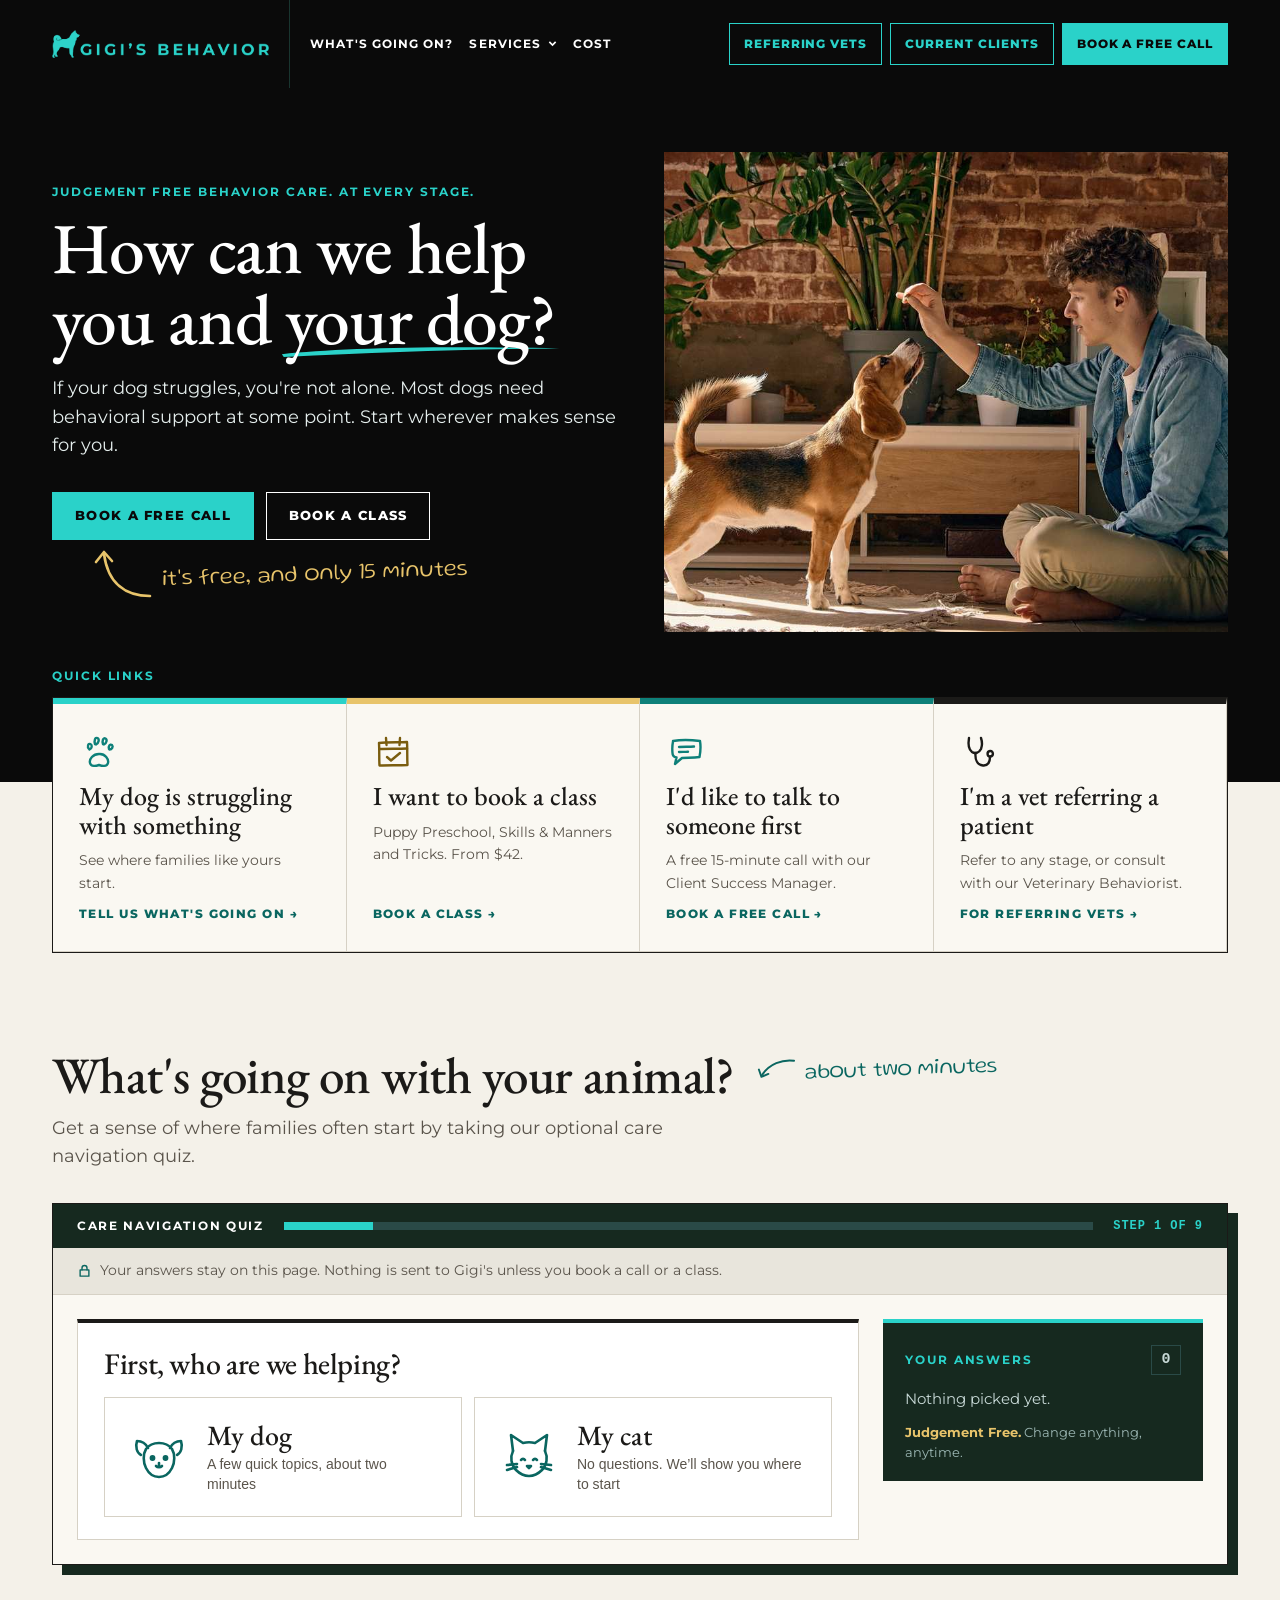
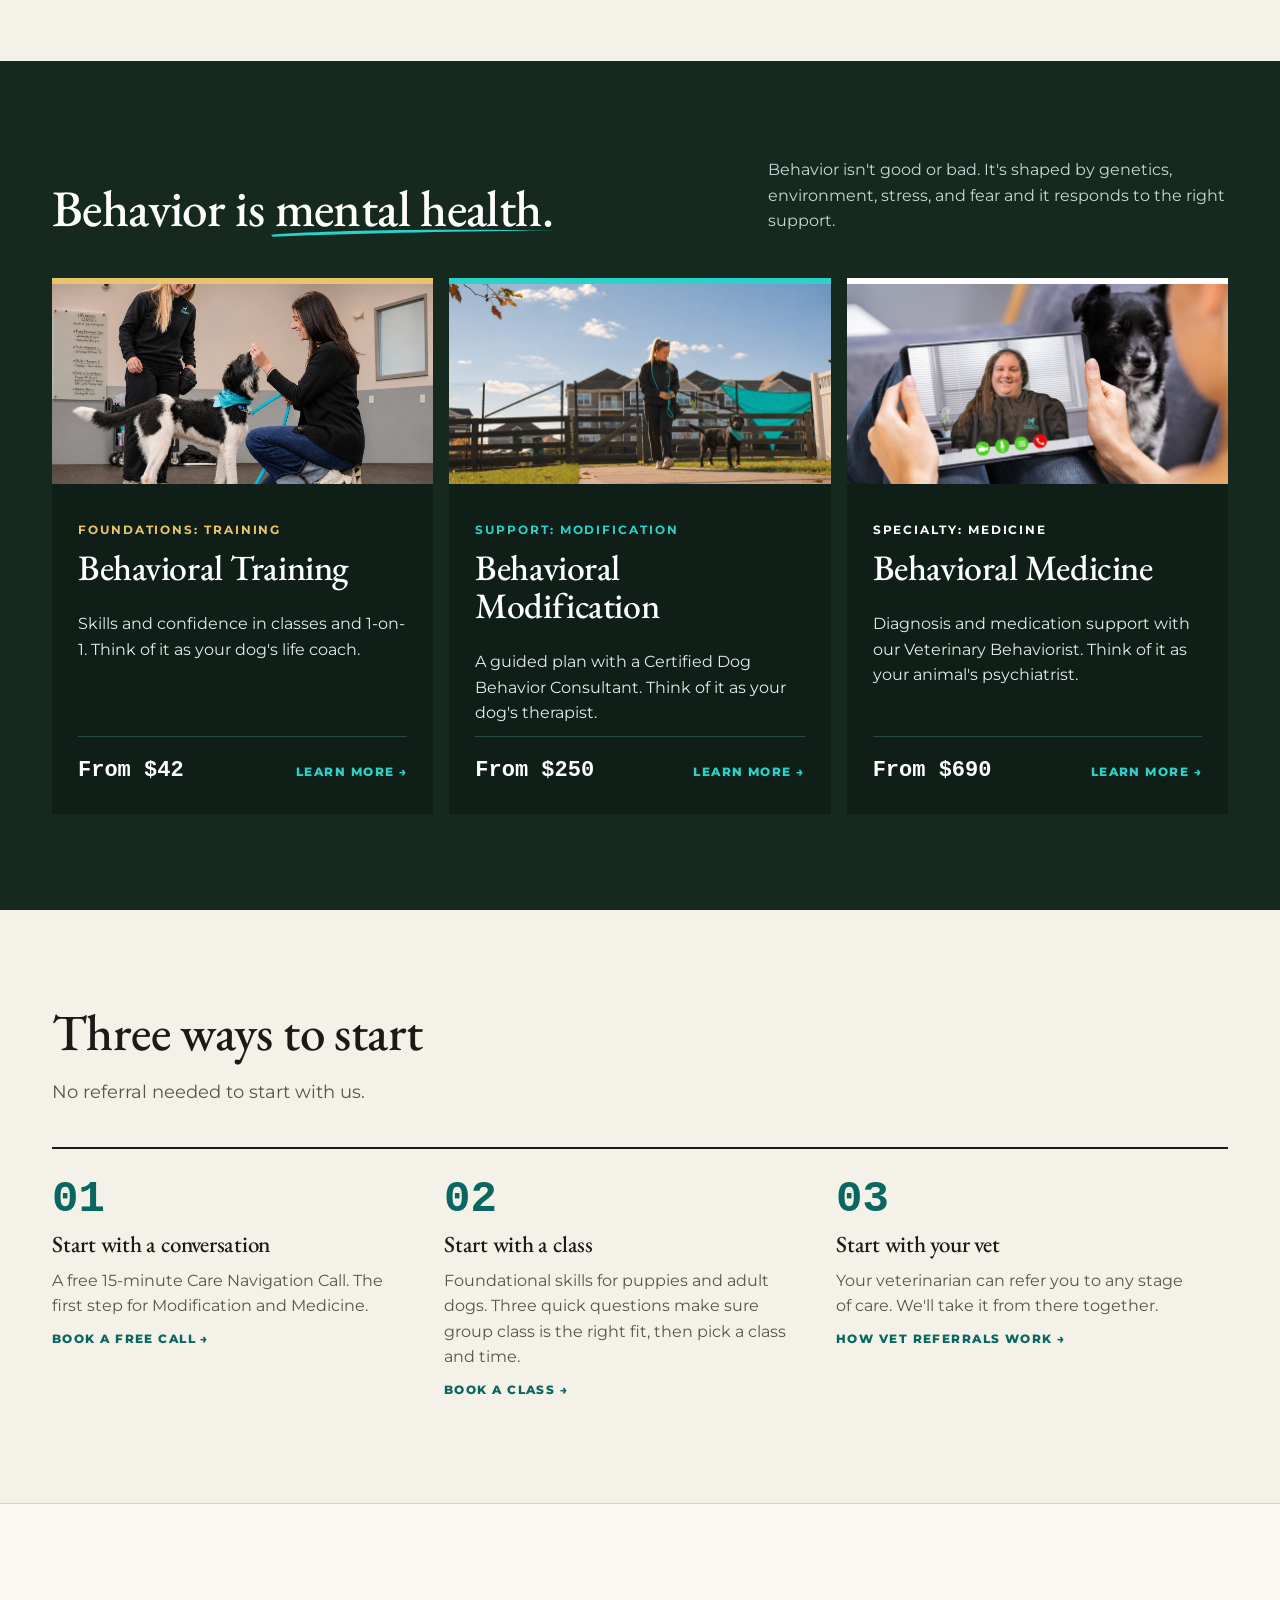
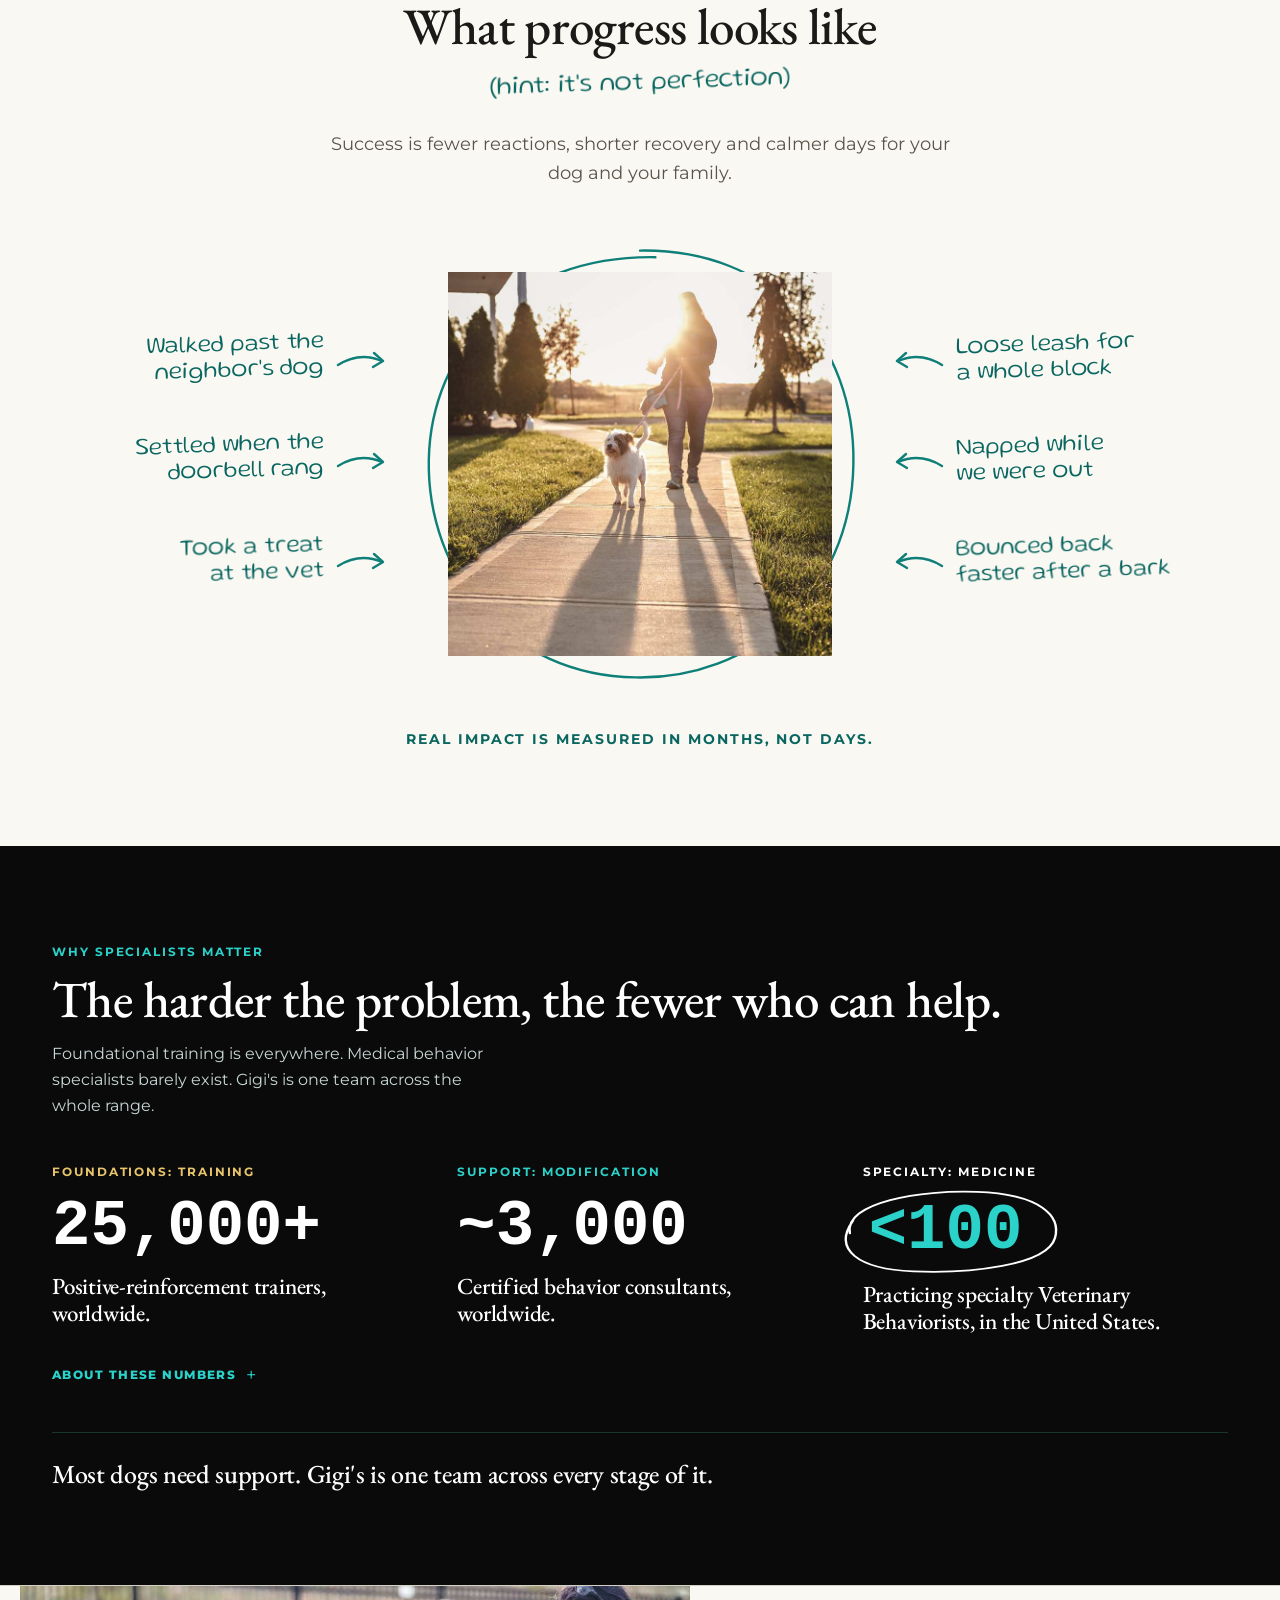
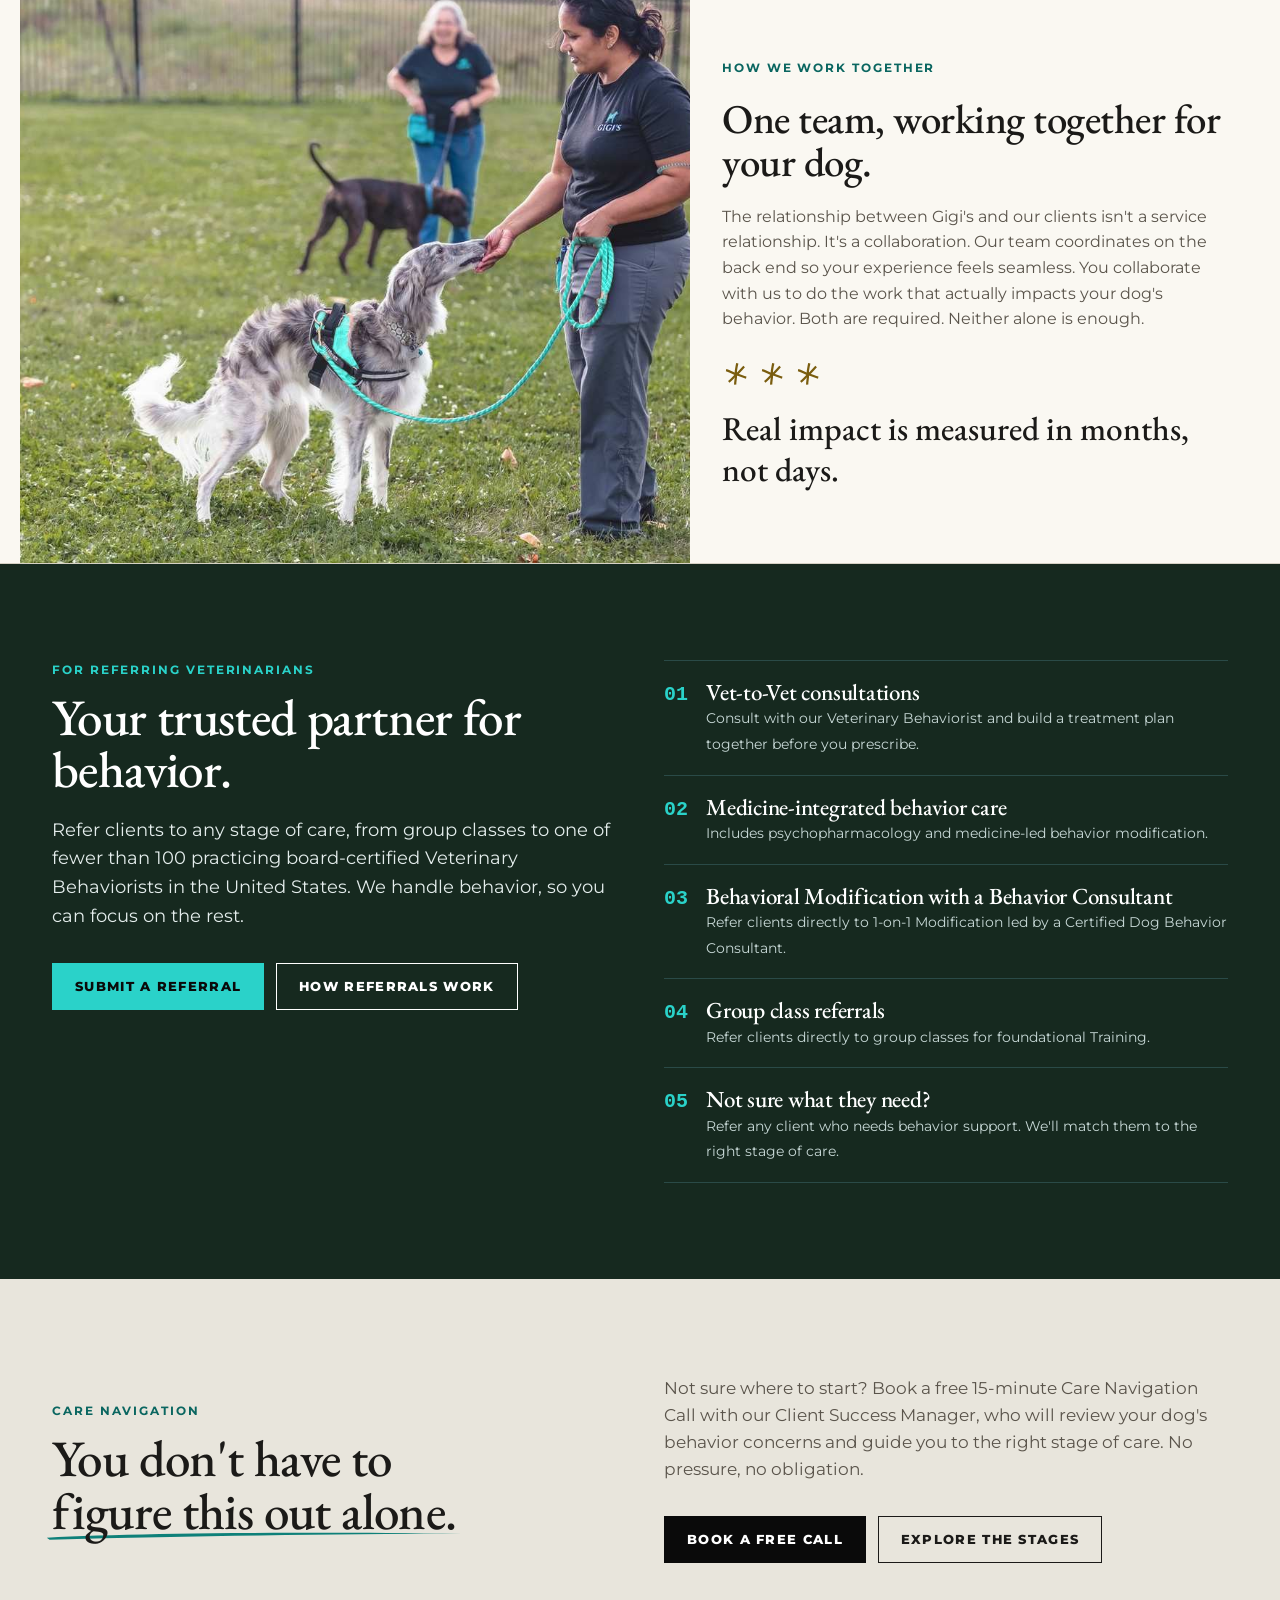
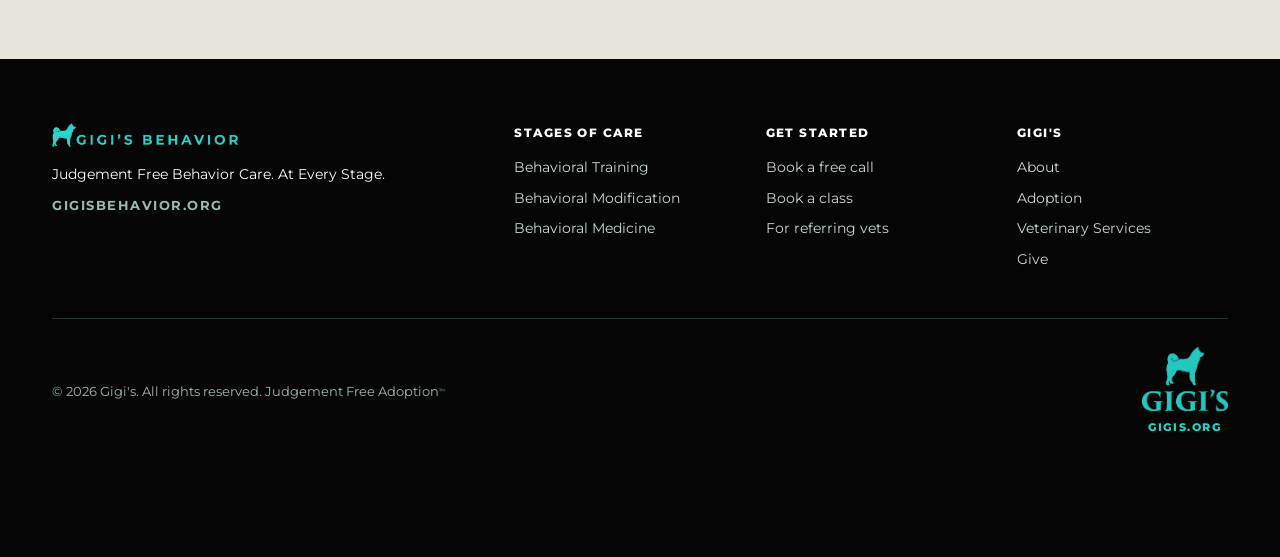
==== commit f1bb52ab: "Photos: teal leash and harness on homepage yard photo; retouch on Training hero Co-Authored-By: Clau" ====
--- a/site/index.html
+++ b/site/index.html
@@ -144,7 +144,7 @@
     <div class="grid g3">
       <article class="card-dark top-train flex-card" style="padding: 0">
         <div class="ph">
-          <img src="images/training-family.jpg" alt="A Gigi's trainer smiles as a family member offers a treat to a black-and-white dog in the training room" style="height: 200px; object-position: 50% 40%" width="1448" height="1086">
+          <img src="images/training-family-v2.jpg" alt="A Gigi's trainer smiles as a family member offers a treat to a black-and-white dog in the training room" style="height: 200px; object-position: 50% 40%" width="1448" height="1086">
         </div>
         <div class="flex-card" style="padding: 26px; flex: 1">
           <p class="eyebrow lab-train" style="margin: 0">Foundations: Training</p>
@@ -255,7 +255,7 @@
 <section id="collaboration" class="collab-light">
   <div class="wrap story">
     <div class="ph">
-      <img src="images/collab-kneeling.jpg" alt="A Gigi's team member kneels with a dog on the grass" width="1200" height="796">
+      <img src="images/collab-kneeling-teal.jpg" alt="A Gigi's team member kneels with a dog on the grass" width="1200" height="796">
     </div>
     <div class="story-text">
       <p class="eyebrow" style="margin: 0">How we work together</p>
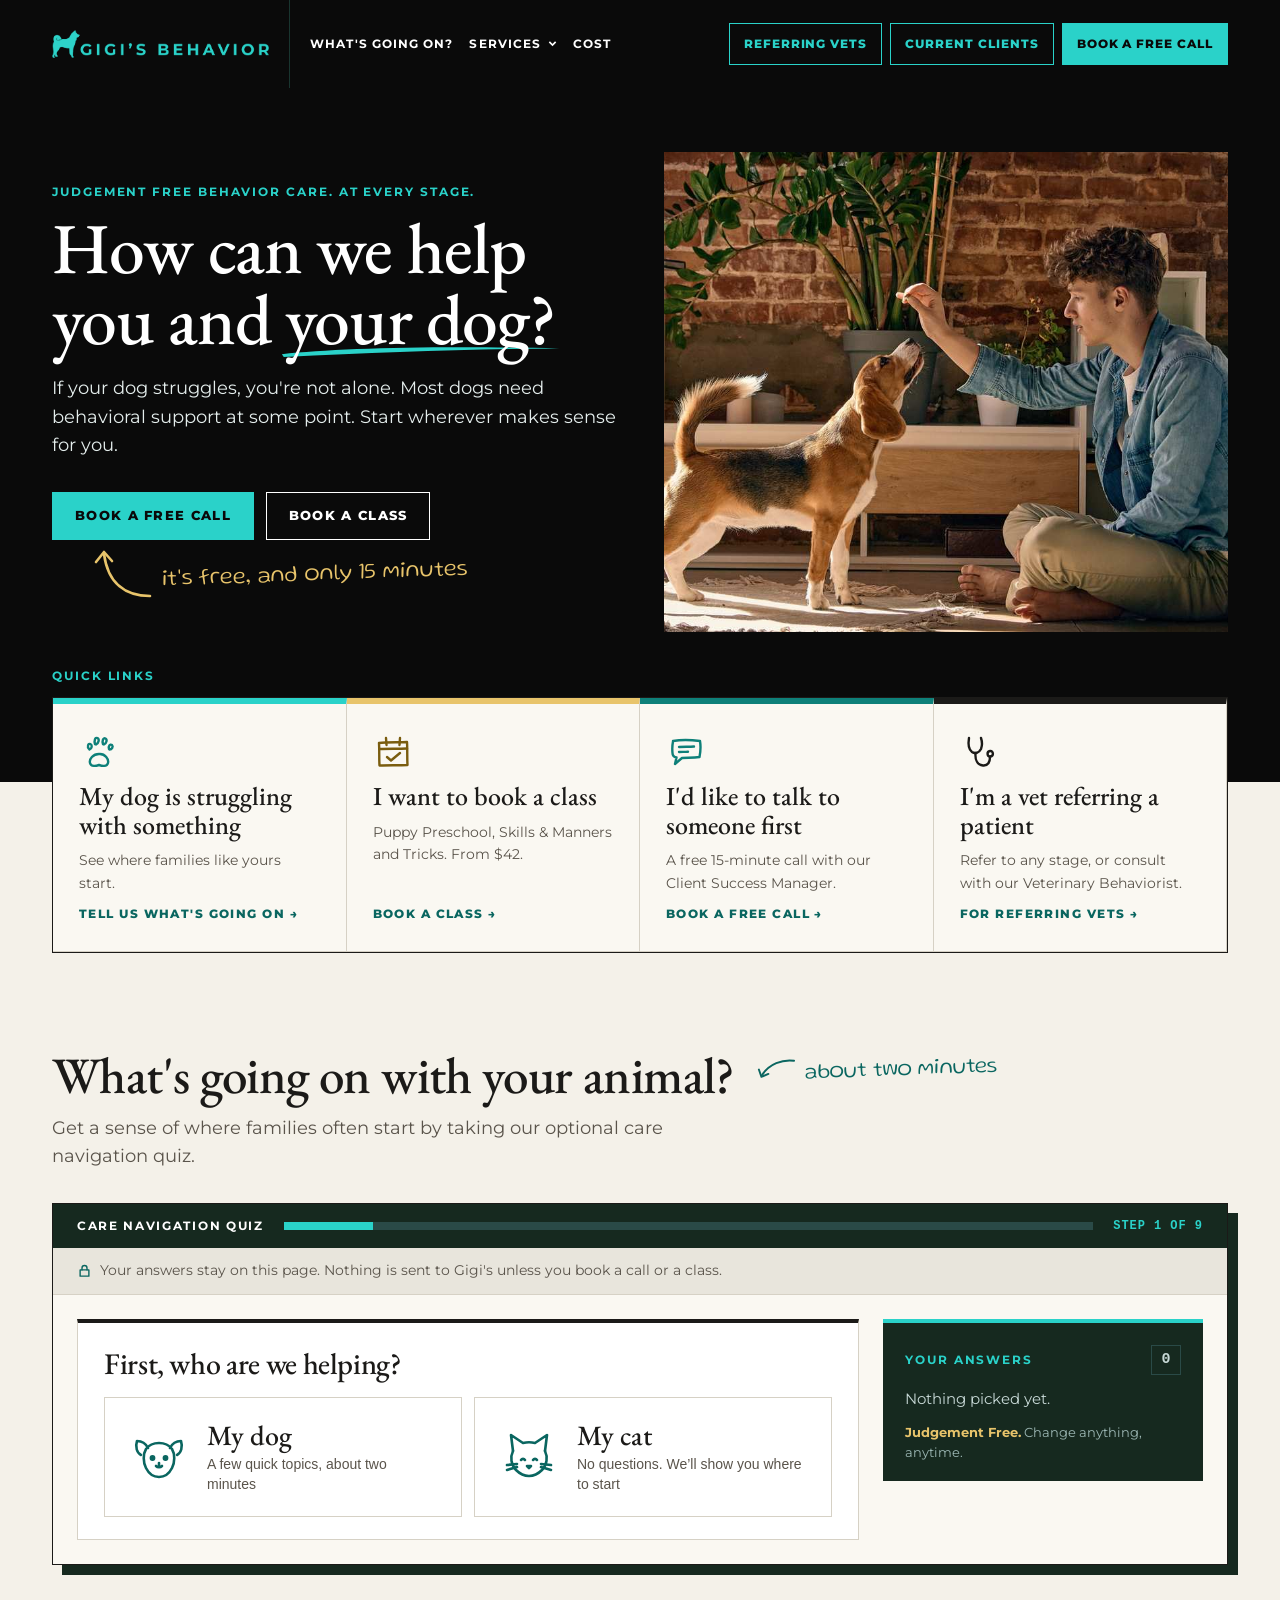
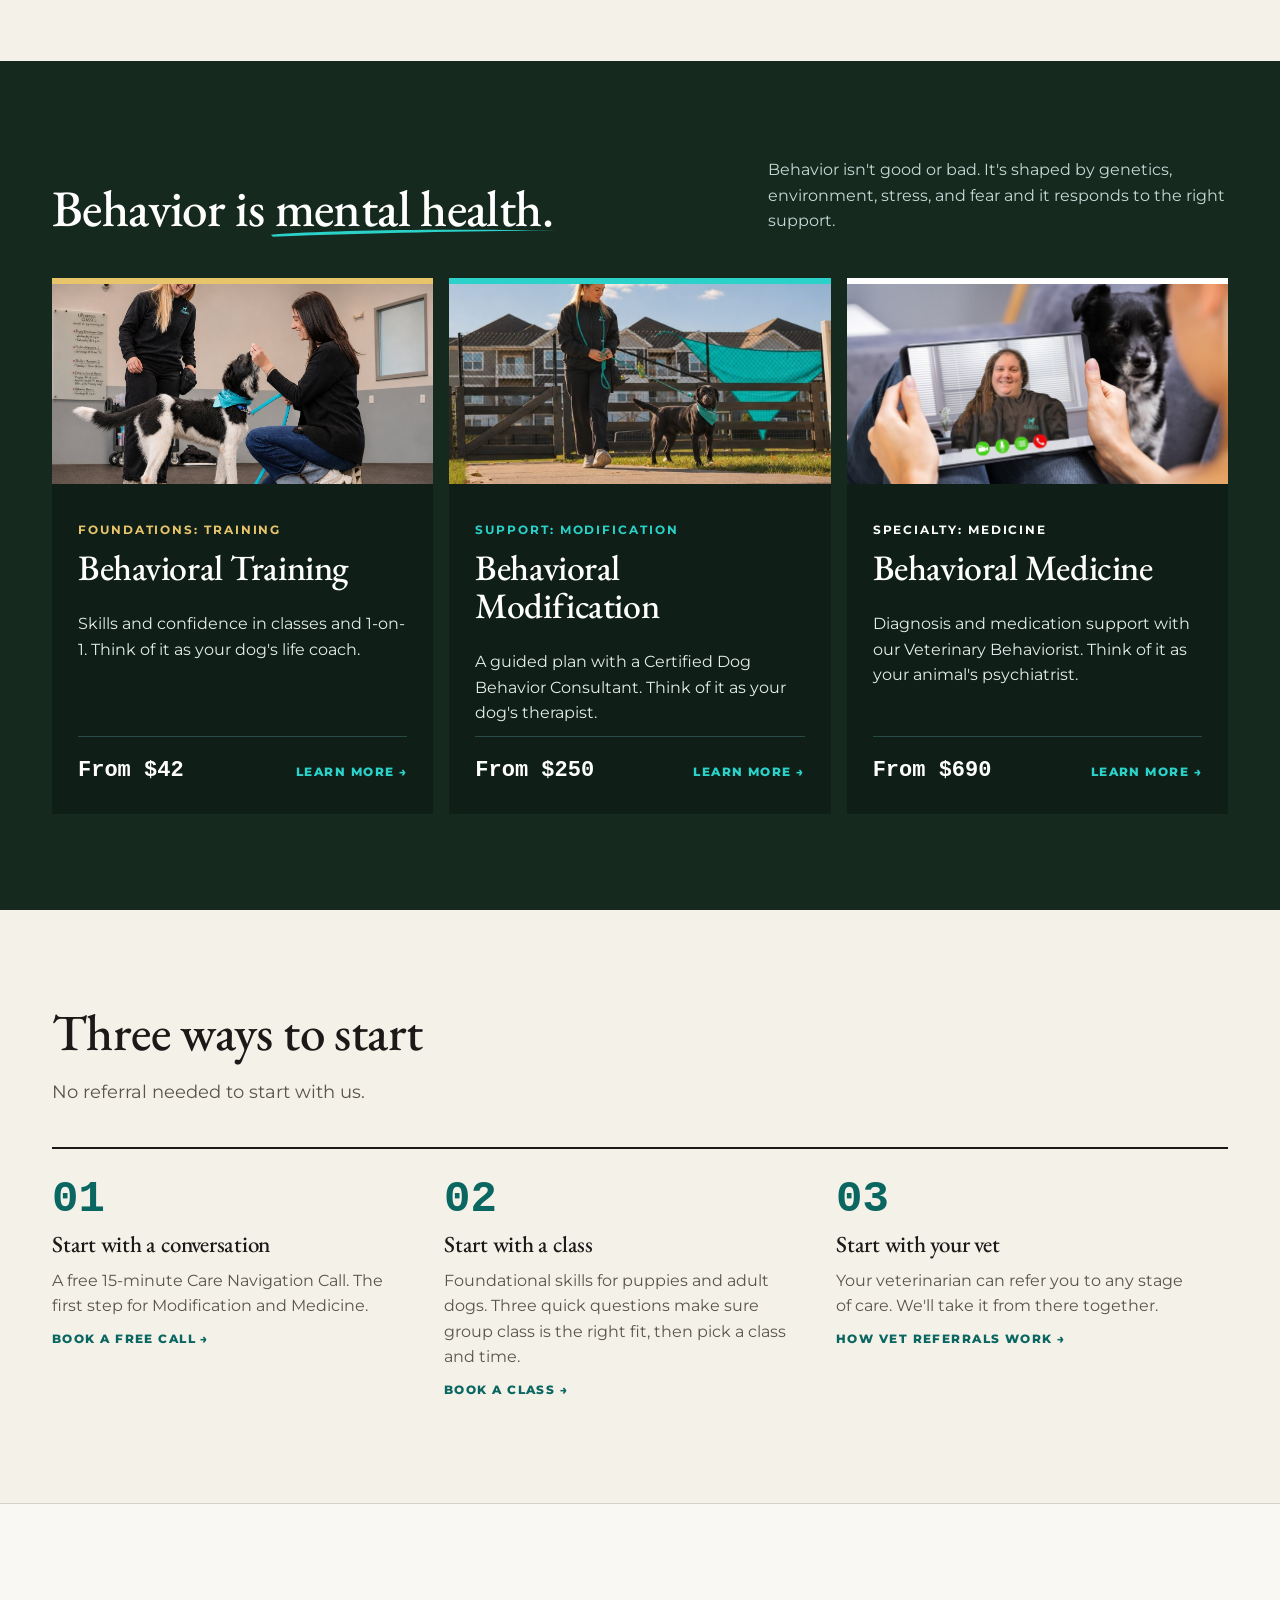
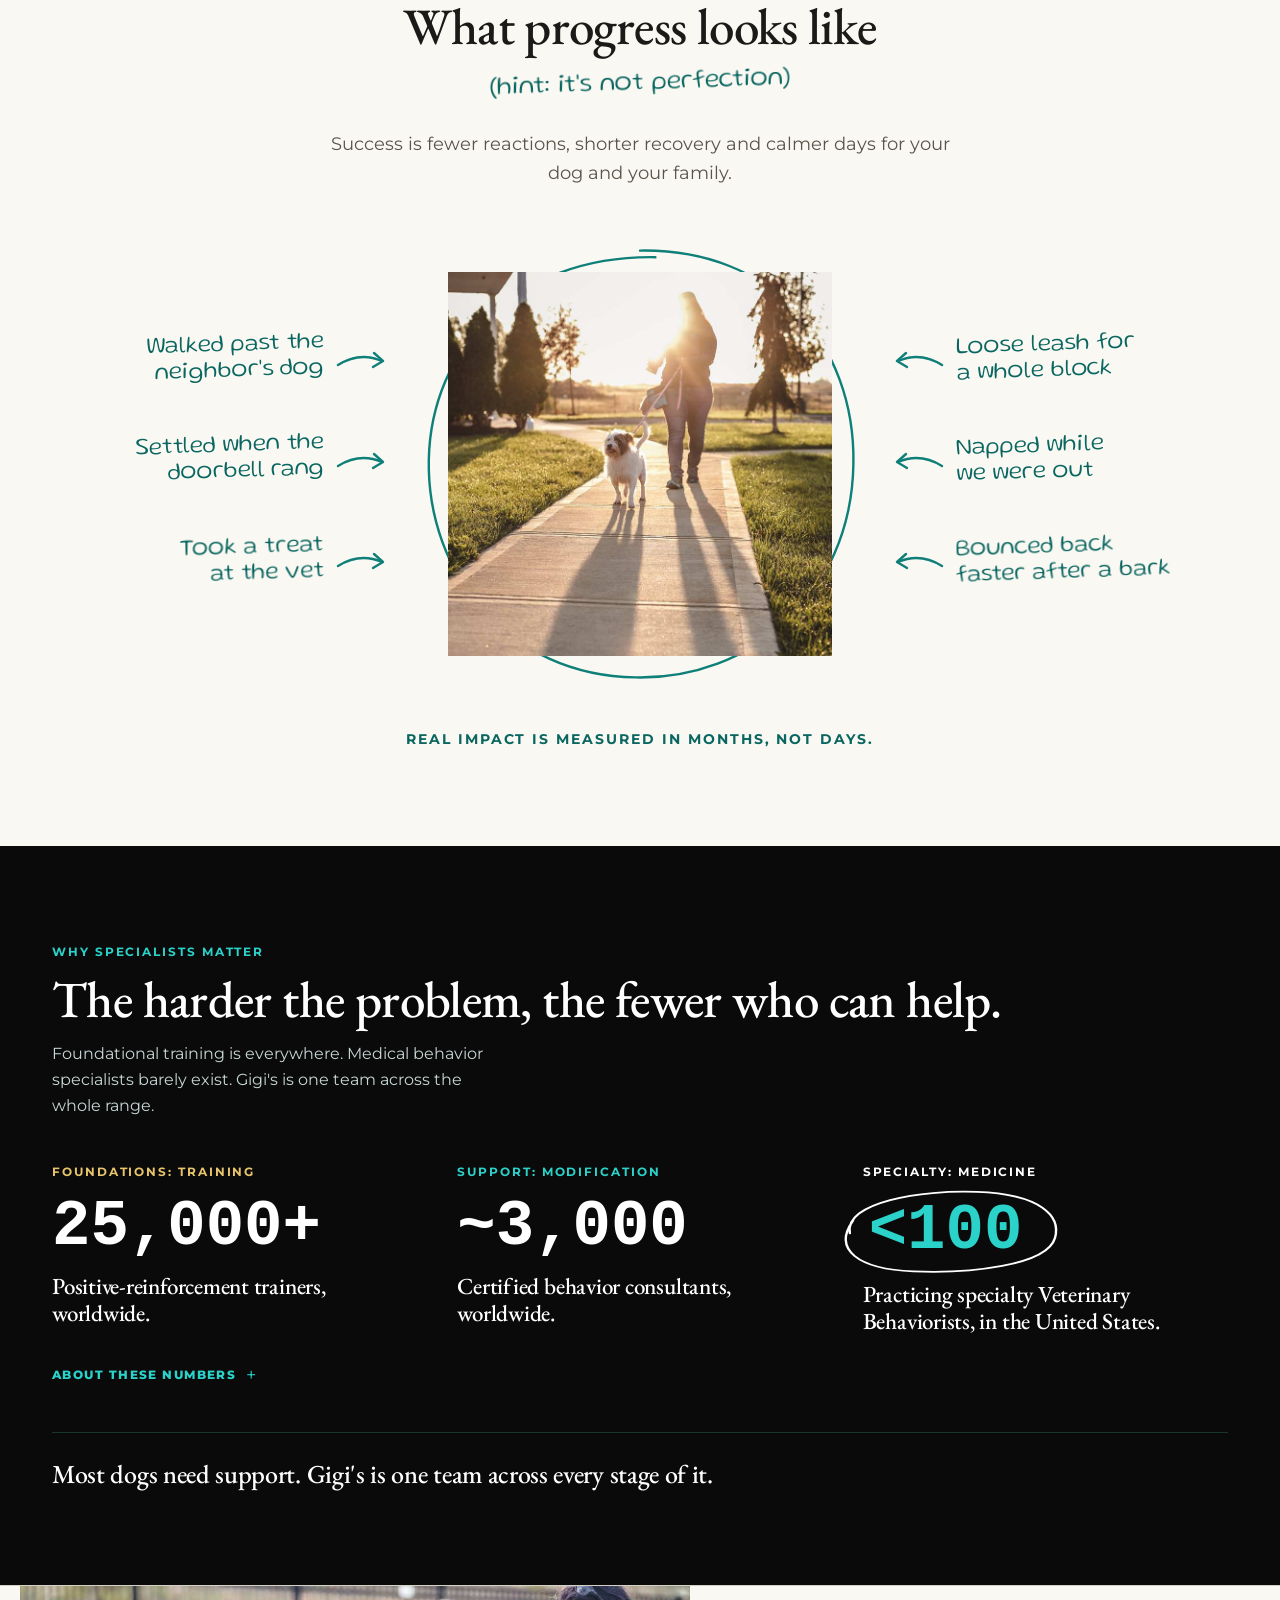
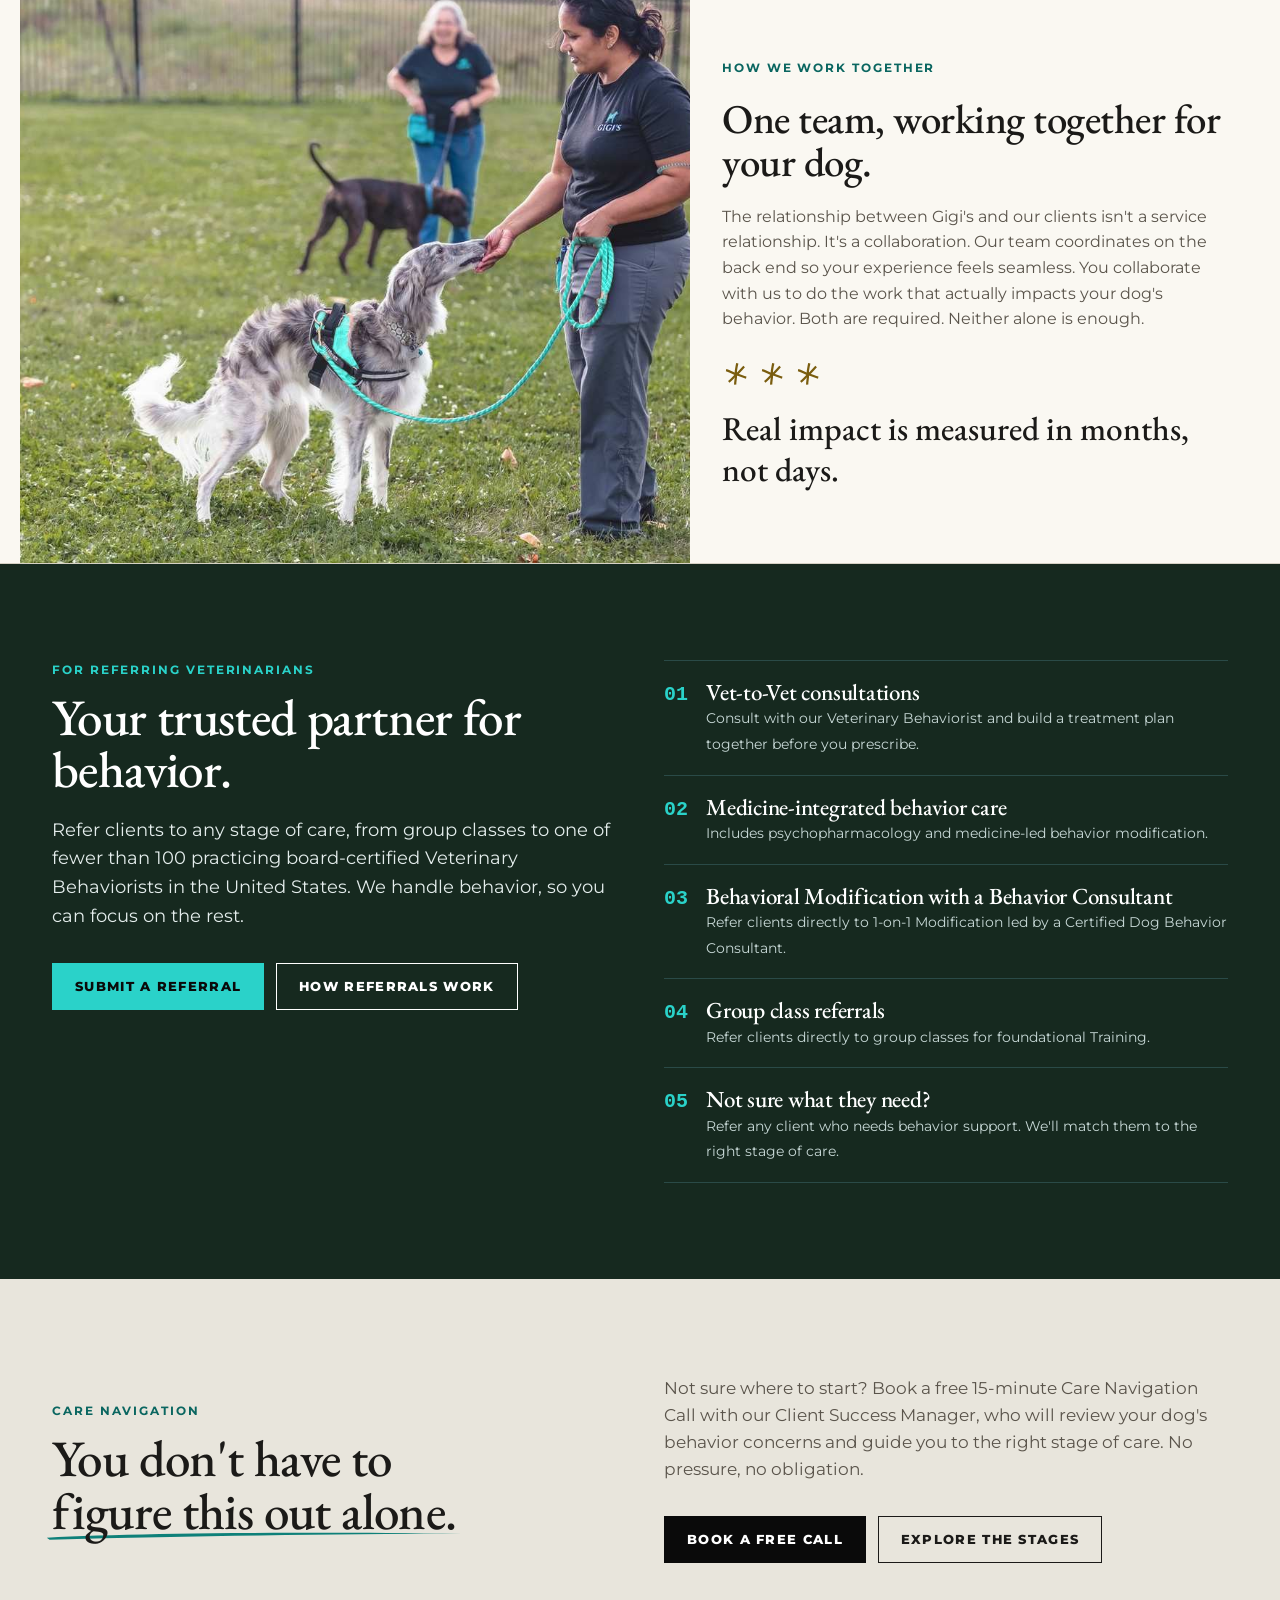
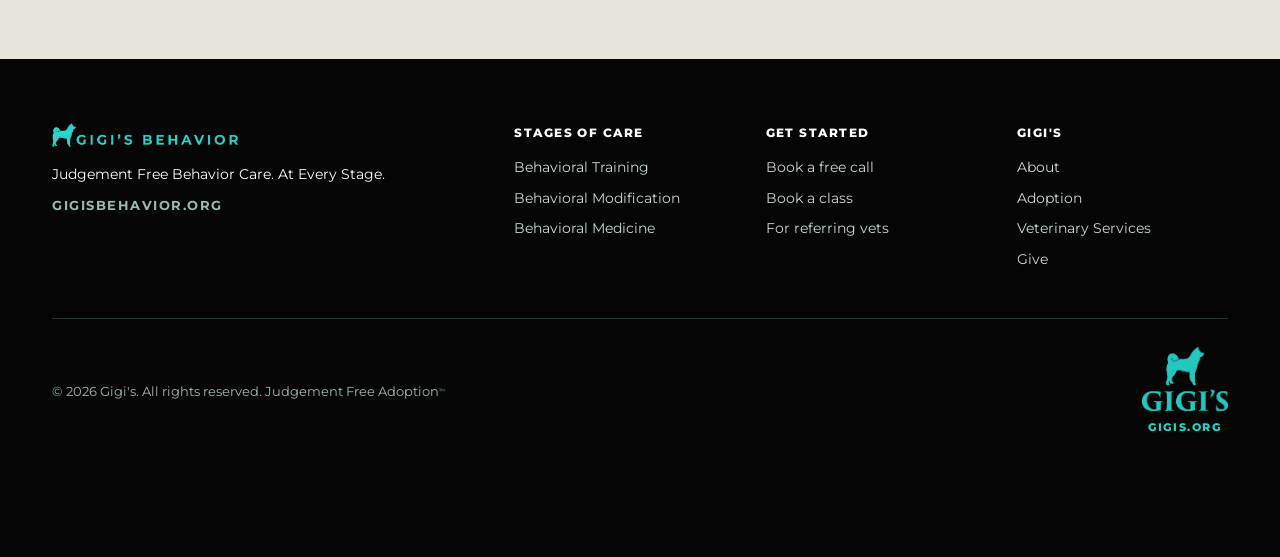
==== commit 1d74403a: "Walking photo: tighter crop on Cost, Modification and homepage card Co-Authored-By: Claude Opus 5.5 " ====
--- a/site/index.html
+++ b/site/index.html
@@ -29,7 +29,7 @@
     <button class="m-top" type="button" aria-expanded="false" aria-controls="m-svc">Services <span class="pm" aria-hidden="true">+</span></button>
     <div class="m-sub" id="m-svc" hidden><a href="training.html"><span><small style="color: var(--butter)">Foundations: Training</small>Behavioral Training</span></a><a href="modification.html"><span><small style="color: var(--teal)">Support: Modification</small>Behavioral Modification</span></a><a href="medicine.html"><span><small style="color: #fff">Specialty: Medicine</small>Behavioral Medicine</span></a></div>
     <a class="m-top" href="pricing.html">Cost</a>
-    <div class="m-sec"><a class="btn btn-line-teal" href="referring-vets.html">Referring Vets</a><a class="btn btn-line-teal" href="client-portal.html">Current Clients</a><a href="https://gigis.rvetlink.com/referral/new" data-portal-link>Submit a referral</a></div>
+    <div class="m-sec"><a class="btn btn-line-teal" href="referring-vets.html">Referring Vets</a><a class="btn btn-line-teal" href="client-portal.html">Current Clients</a></div>
     <div class="m-call"><a class="btn btn-teal" href="#cta-band">Book a free call</a></div>
   </nav>
 </header>
@@ -155,7 +155,7 @@
       </article>
       <article class="card-dark top-mod flex-card" style="padding: 0">
         <div class="ph">
-          <img src="images/cost-walk.jpg" alt="A Gigi's behavior consultant walks a black Lab in a teal bandana on a sunny path" style="height: 200px; object-position: 62% 60%" width="1536" height="1024">
+          <img src="images/cost-walk-tight.jpg" alt="A Gigi's behavior consultant walks a black Lab in a teal bandana on a sunny path" style="height: 200px; object-position: 50% 45%" width="1000" height="667">
         </div>
         <div class="flex-card" style="padding: 26px; flex: 1">
           <p class="eyebrow lab-mod" style="margin: 0">Support: Modification</p>
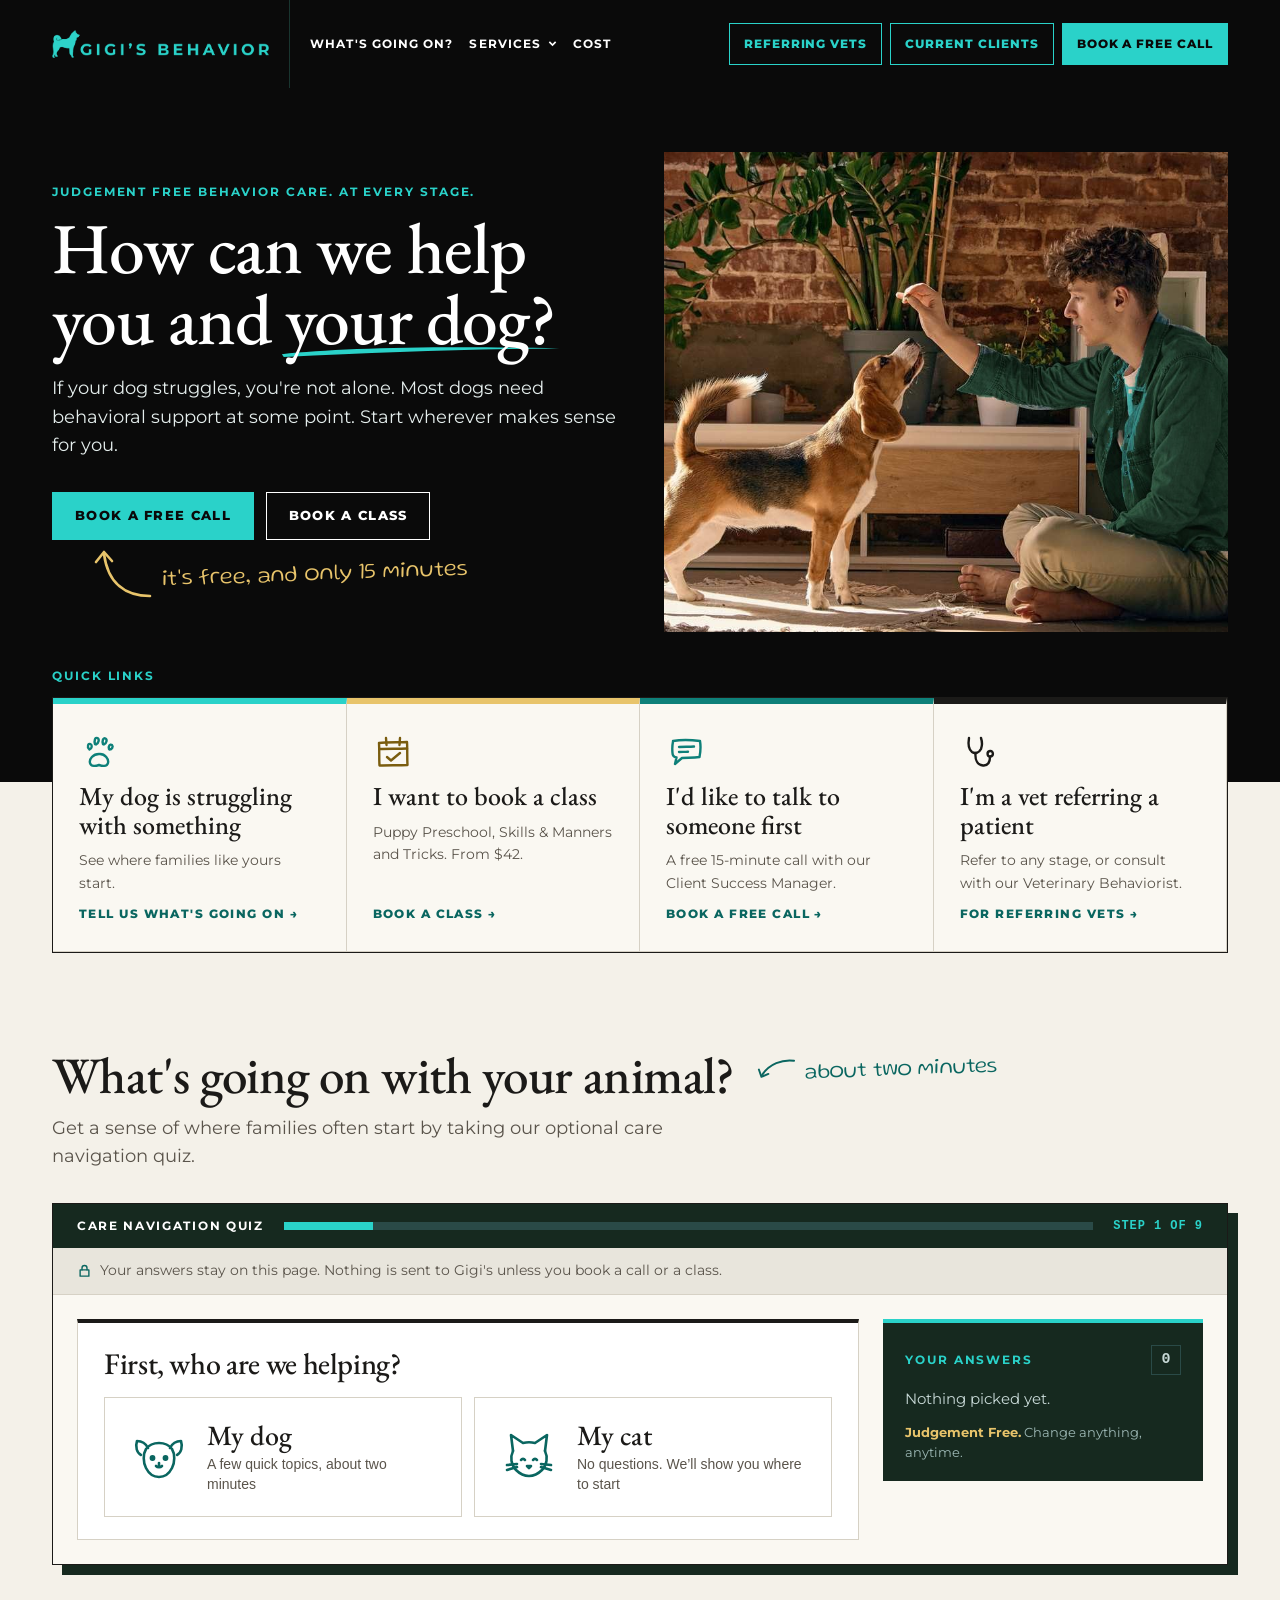
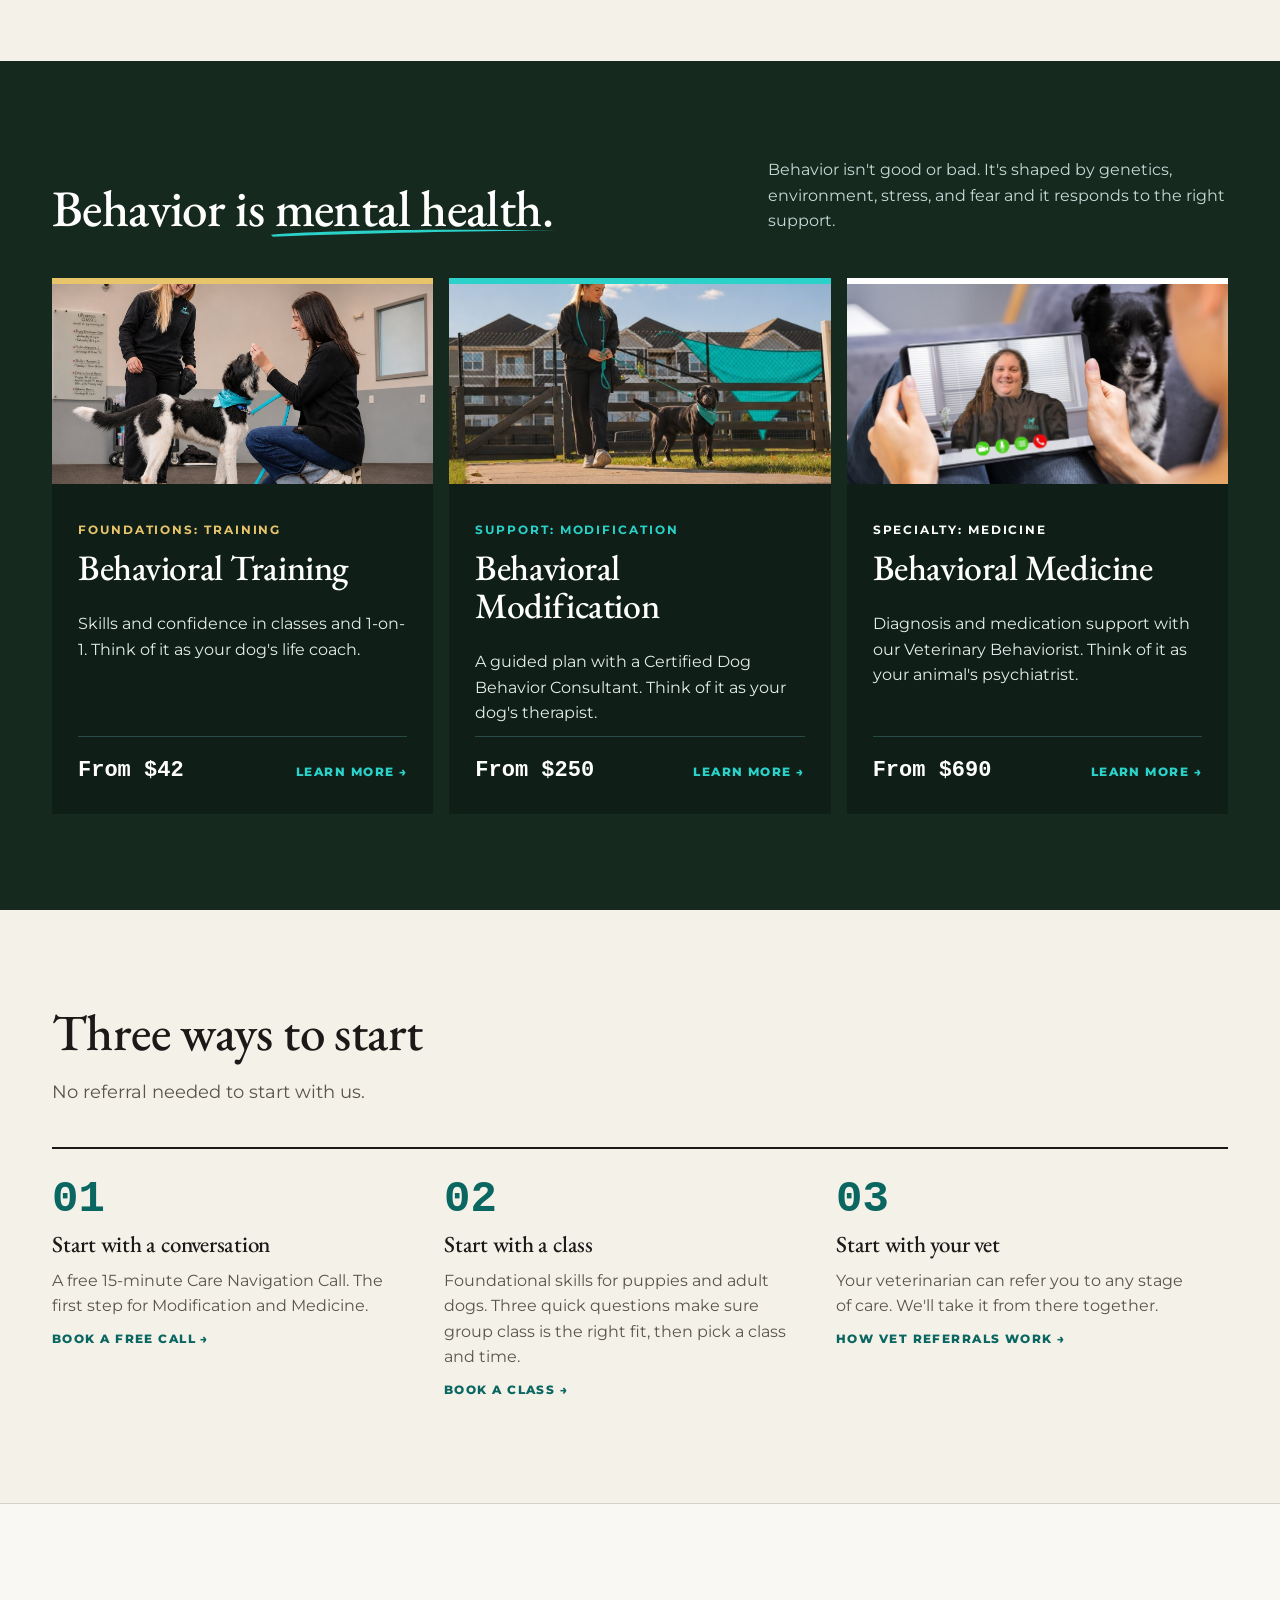
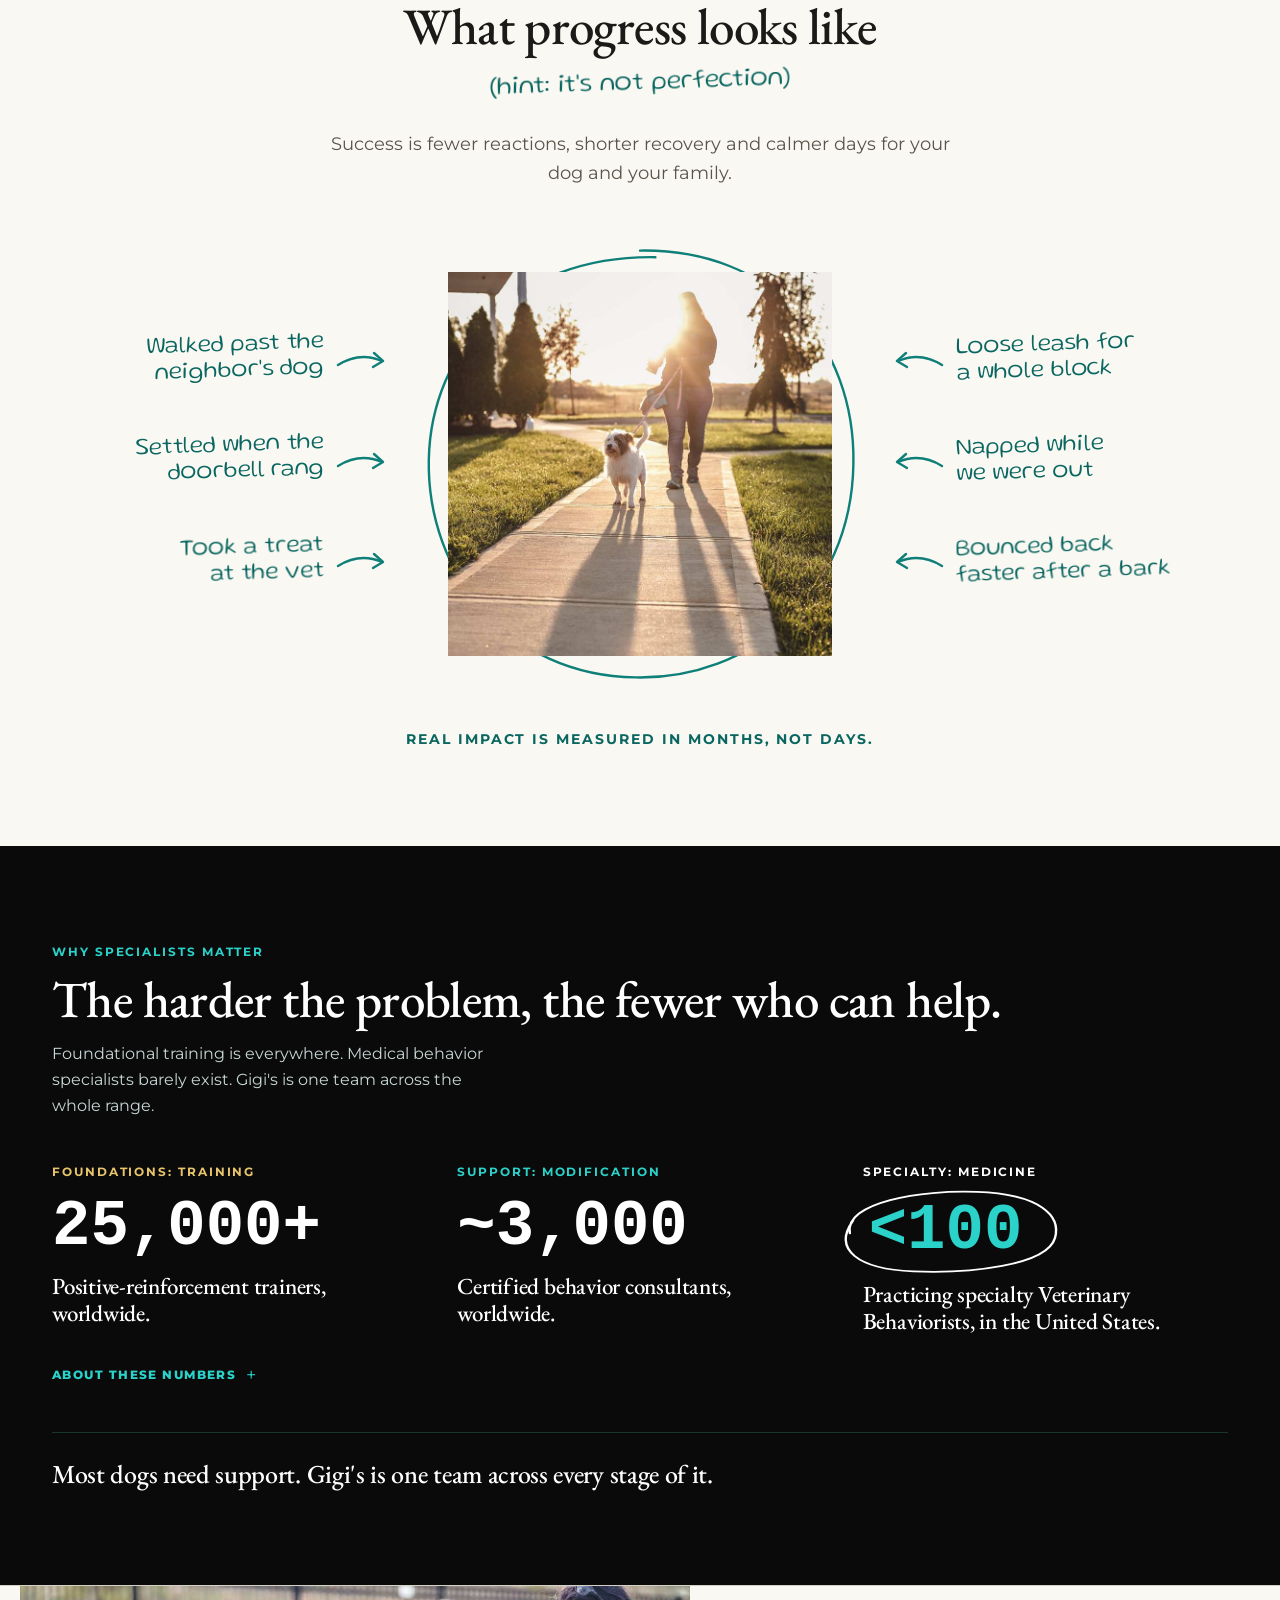
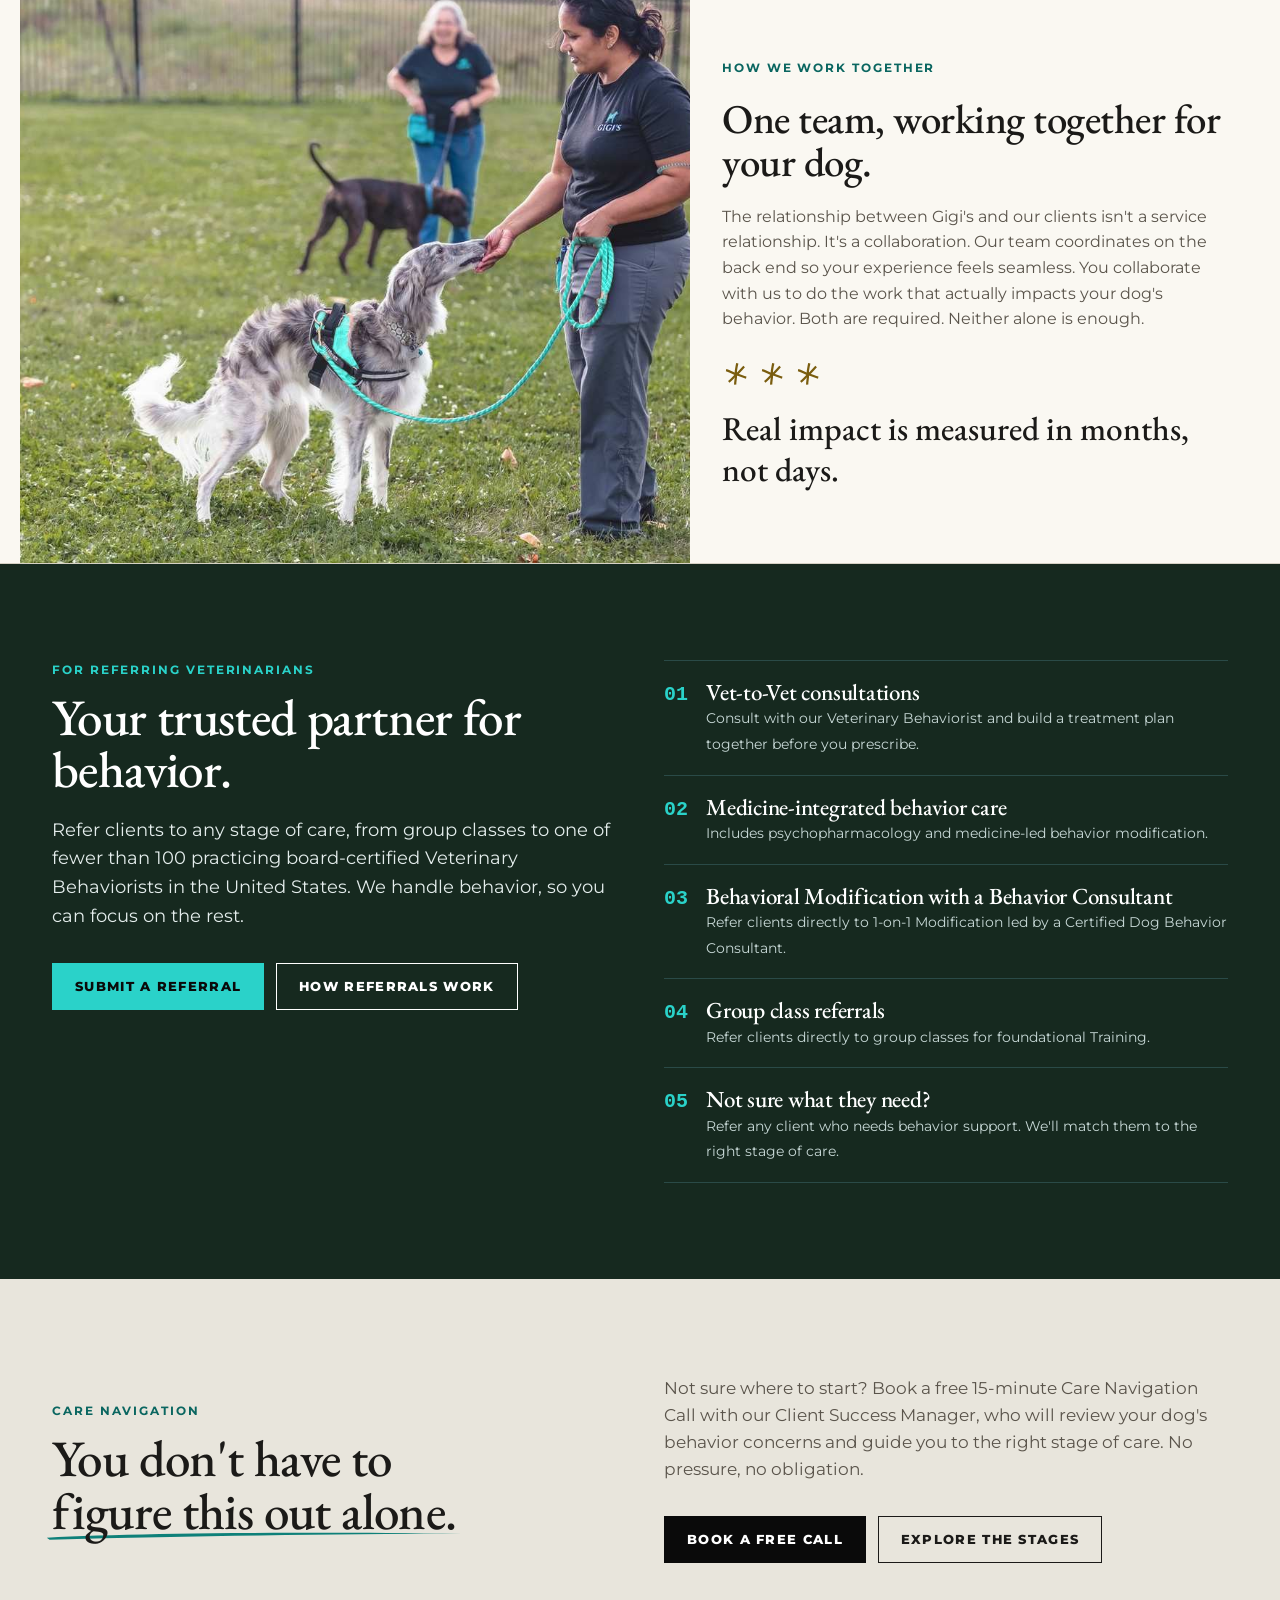
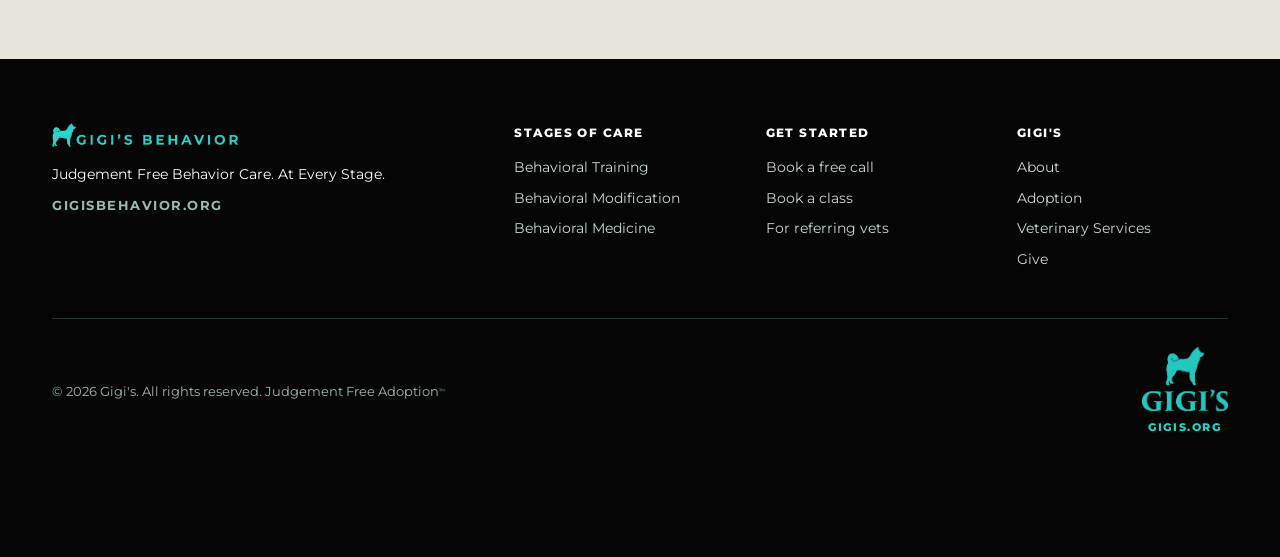
==== commit a979da77: "Homepage hero photo: kale green overshirt over heather teal tee Co-Authored-By: Claude Opus 5.5 <nor" ====
--- a/site/index.html
+++ b/site/index.html
@@ -51,7 +51,7 @@
       </div>
     </div>
     <div class="ph">
-      <img src="images/training-indoor.jpg" alt="A young man holds up a treat while his beagle watches him closely" width="1200" height="712">
+      <img src="images/training-indoor-kale.jpg" alt="A young man holds up a treat while his beagle watches him closely" width="1200" height="712">
     </div>
   </div>
 </section>
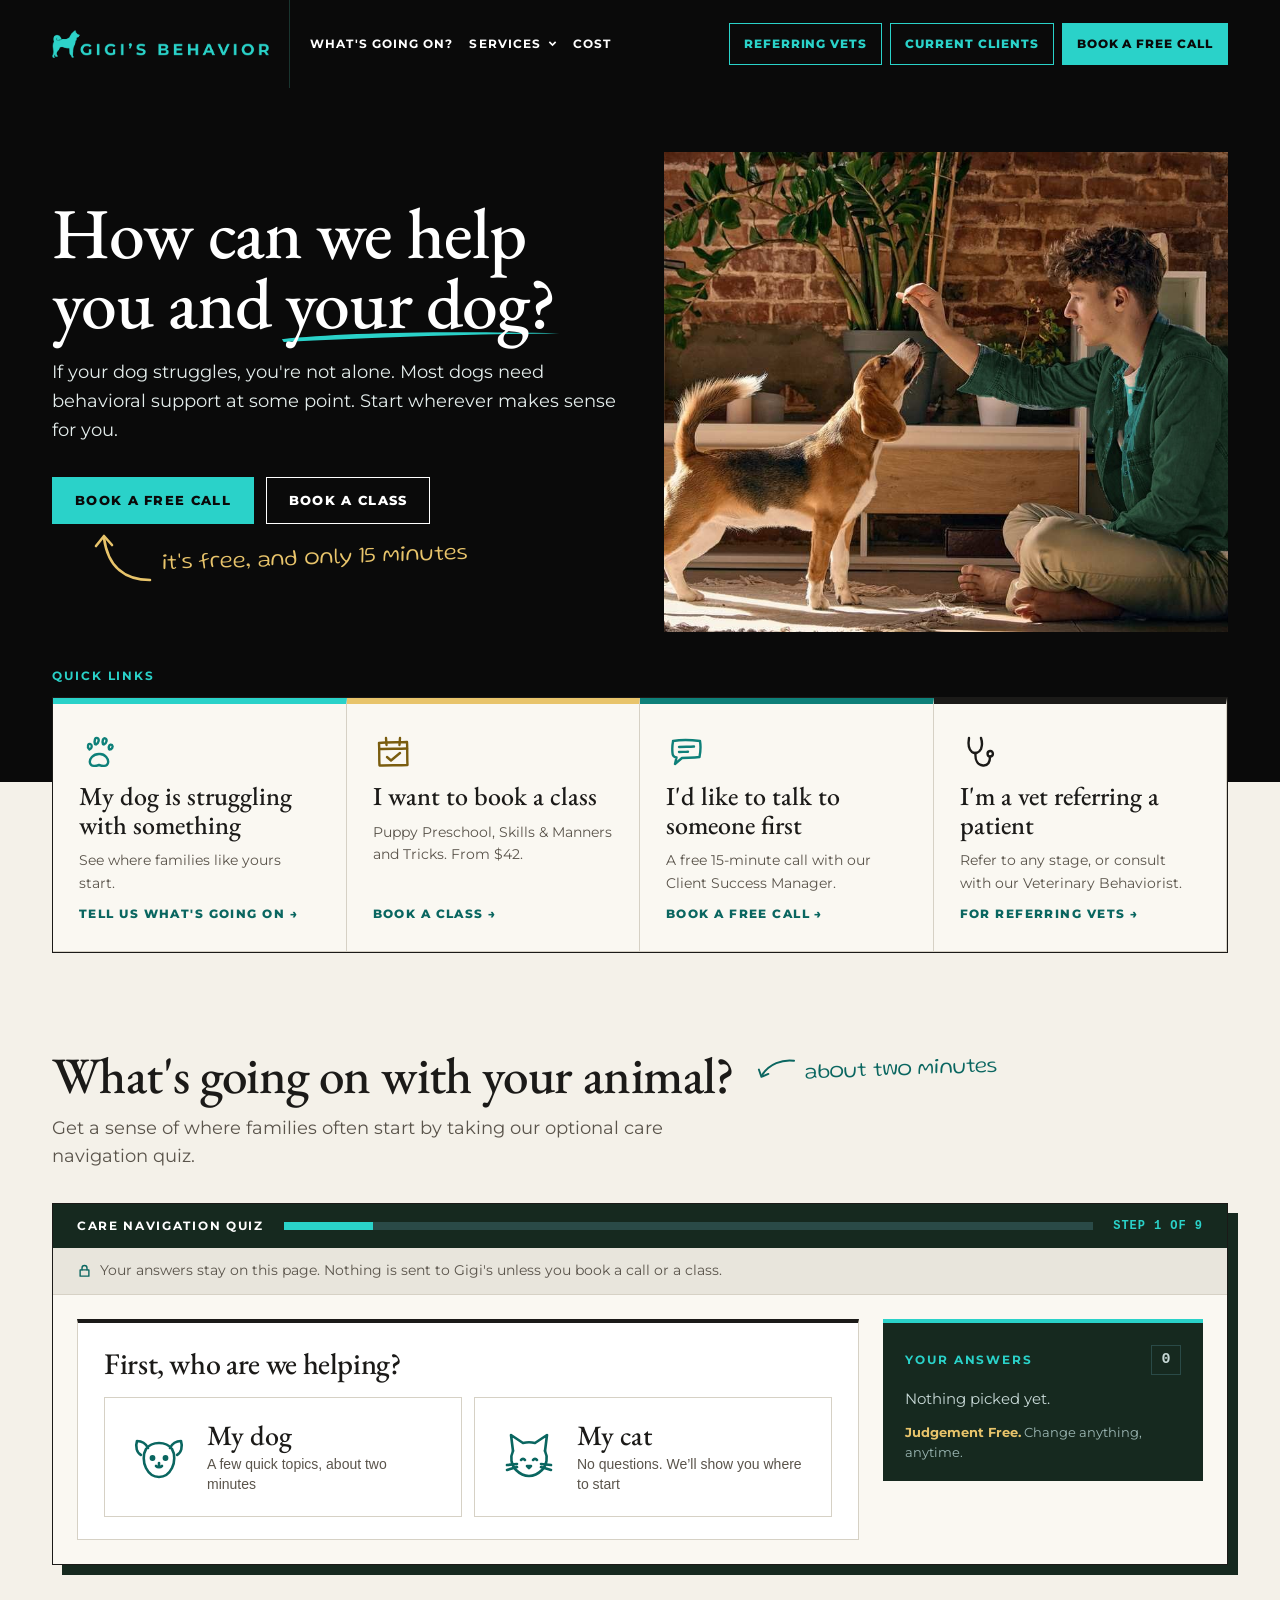
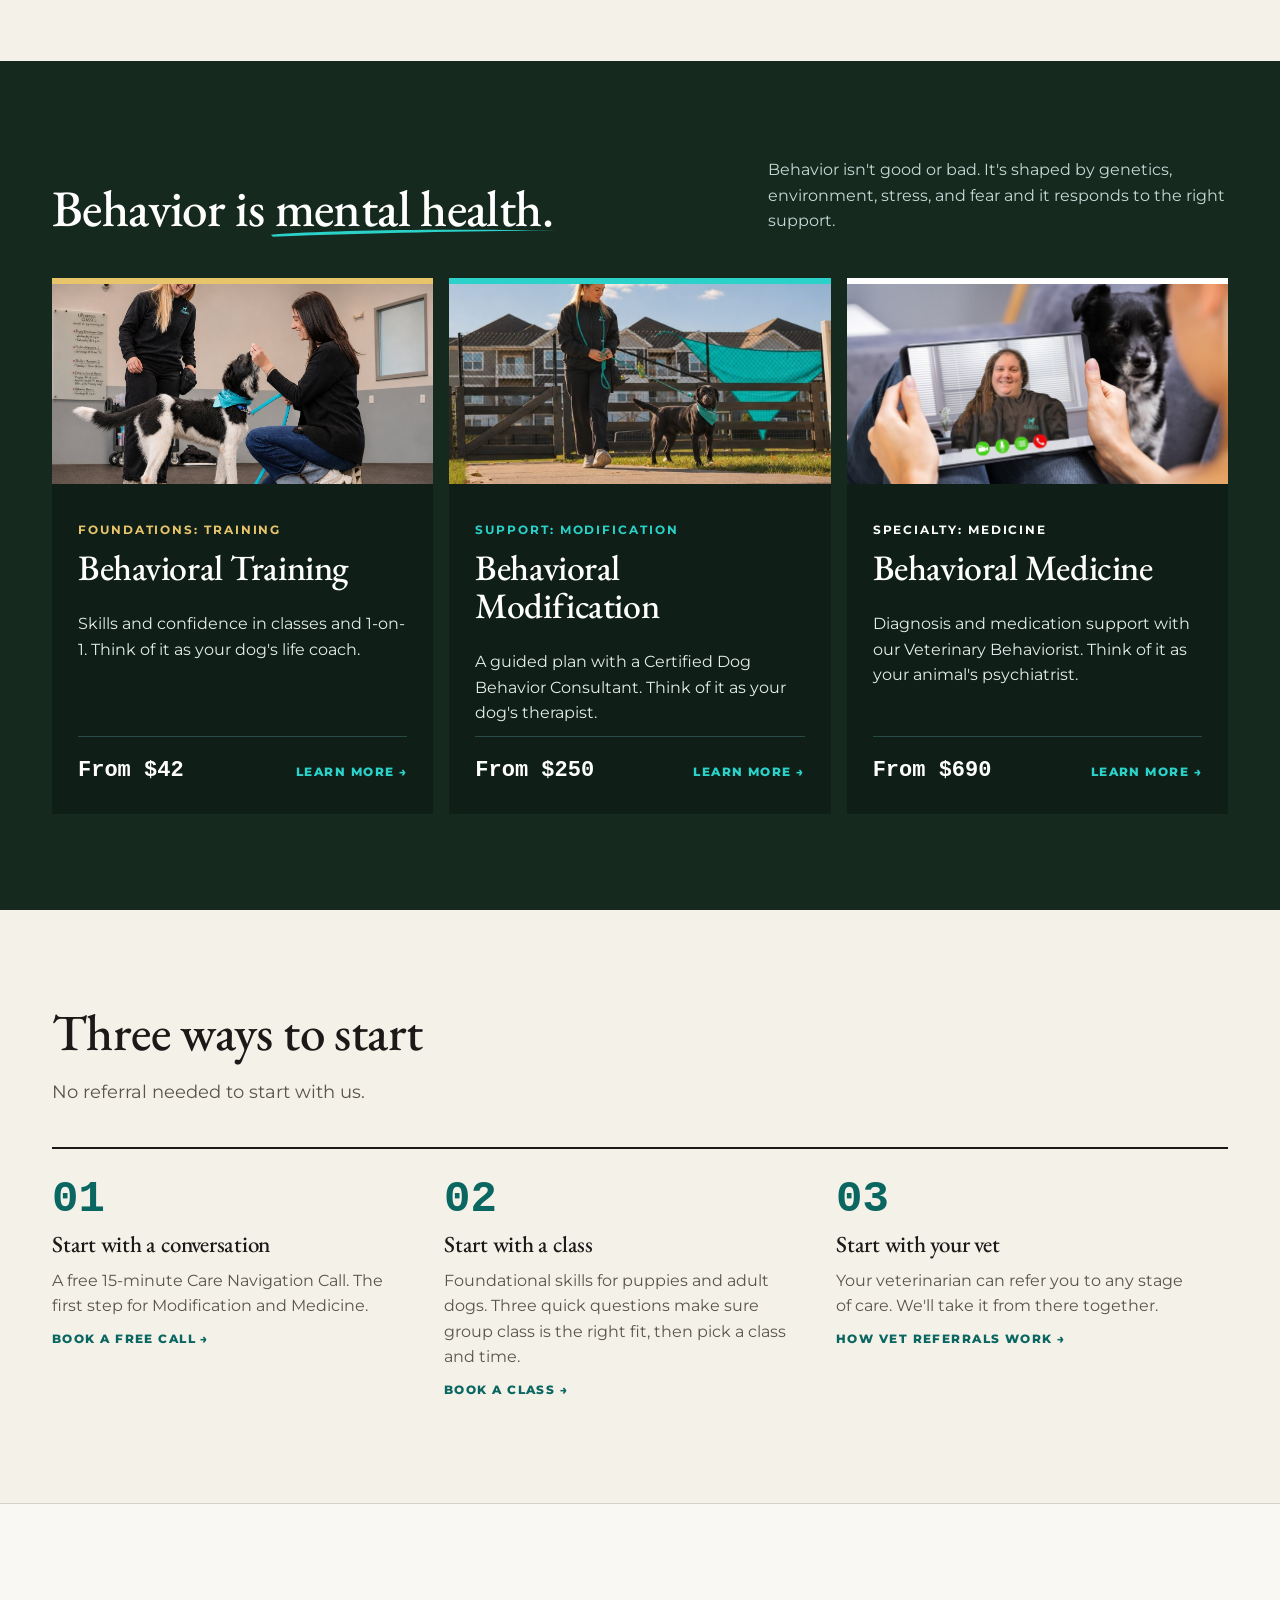
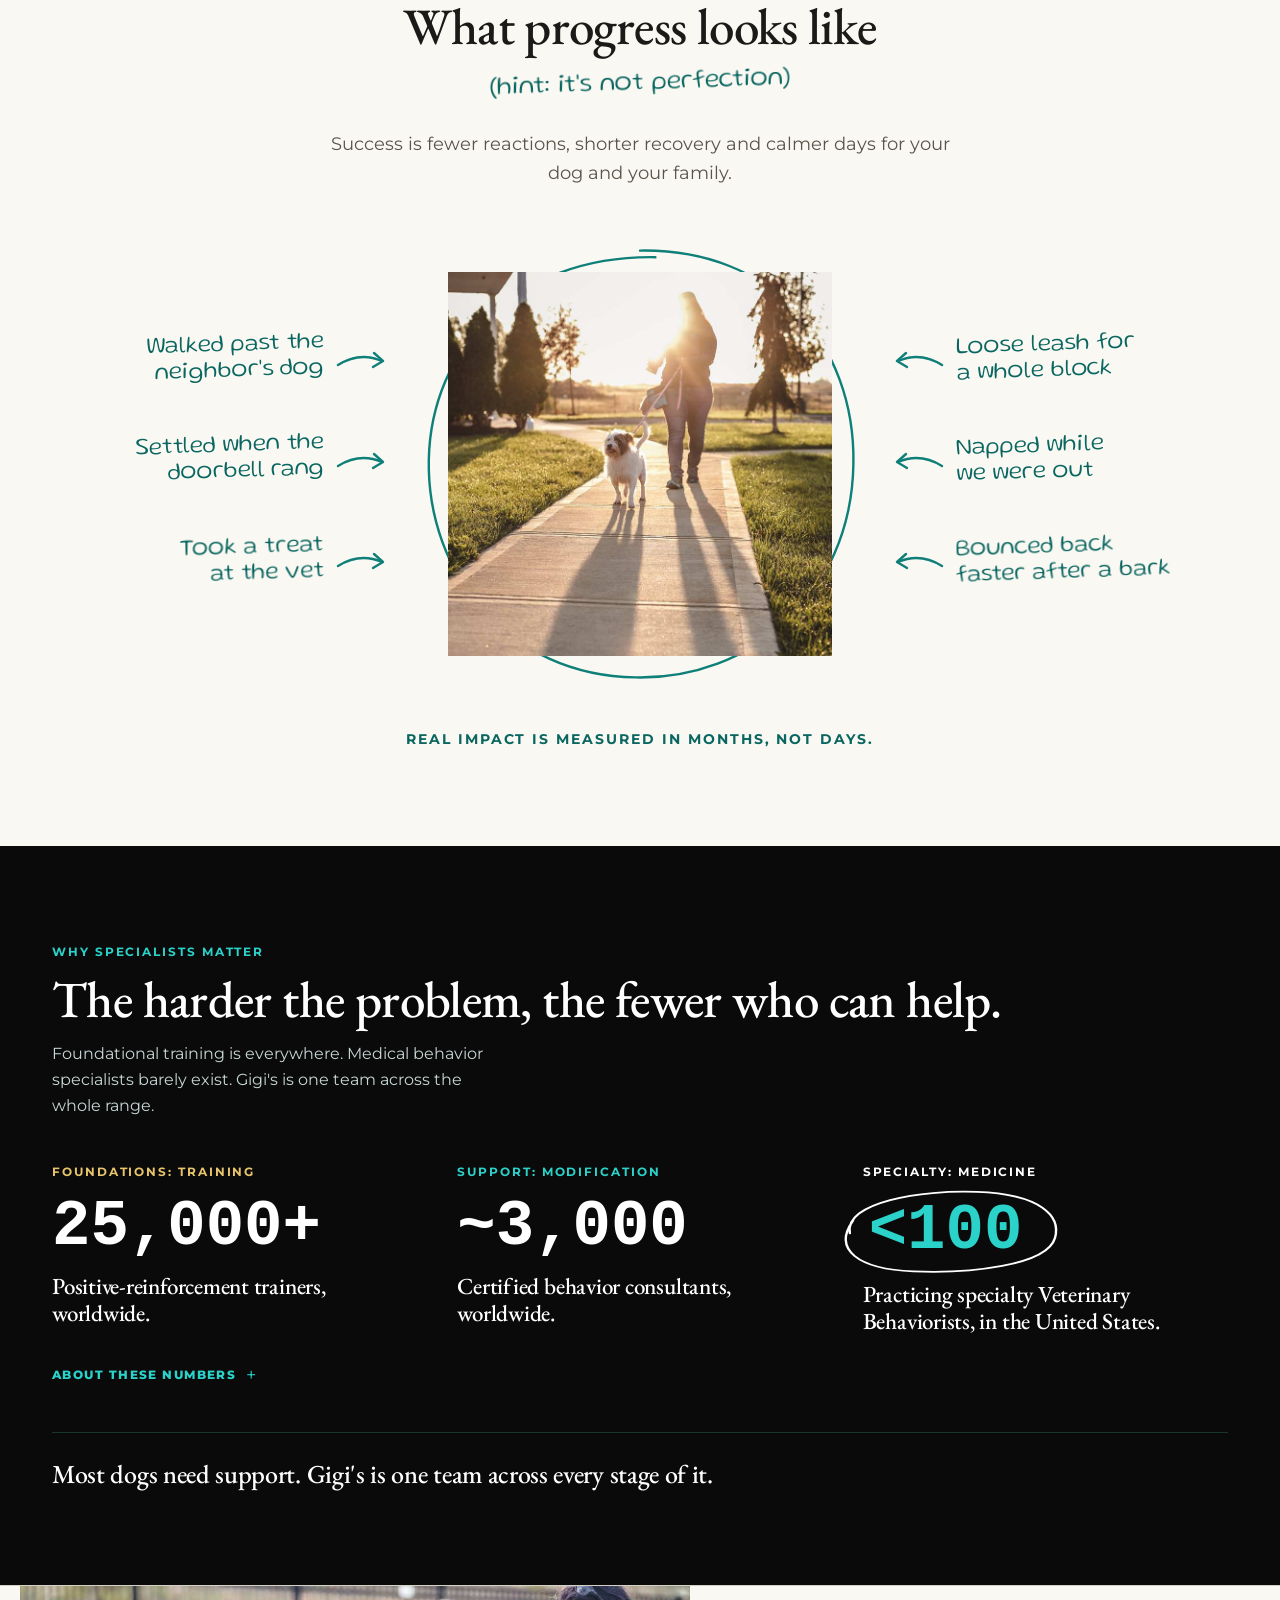
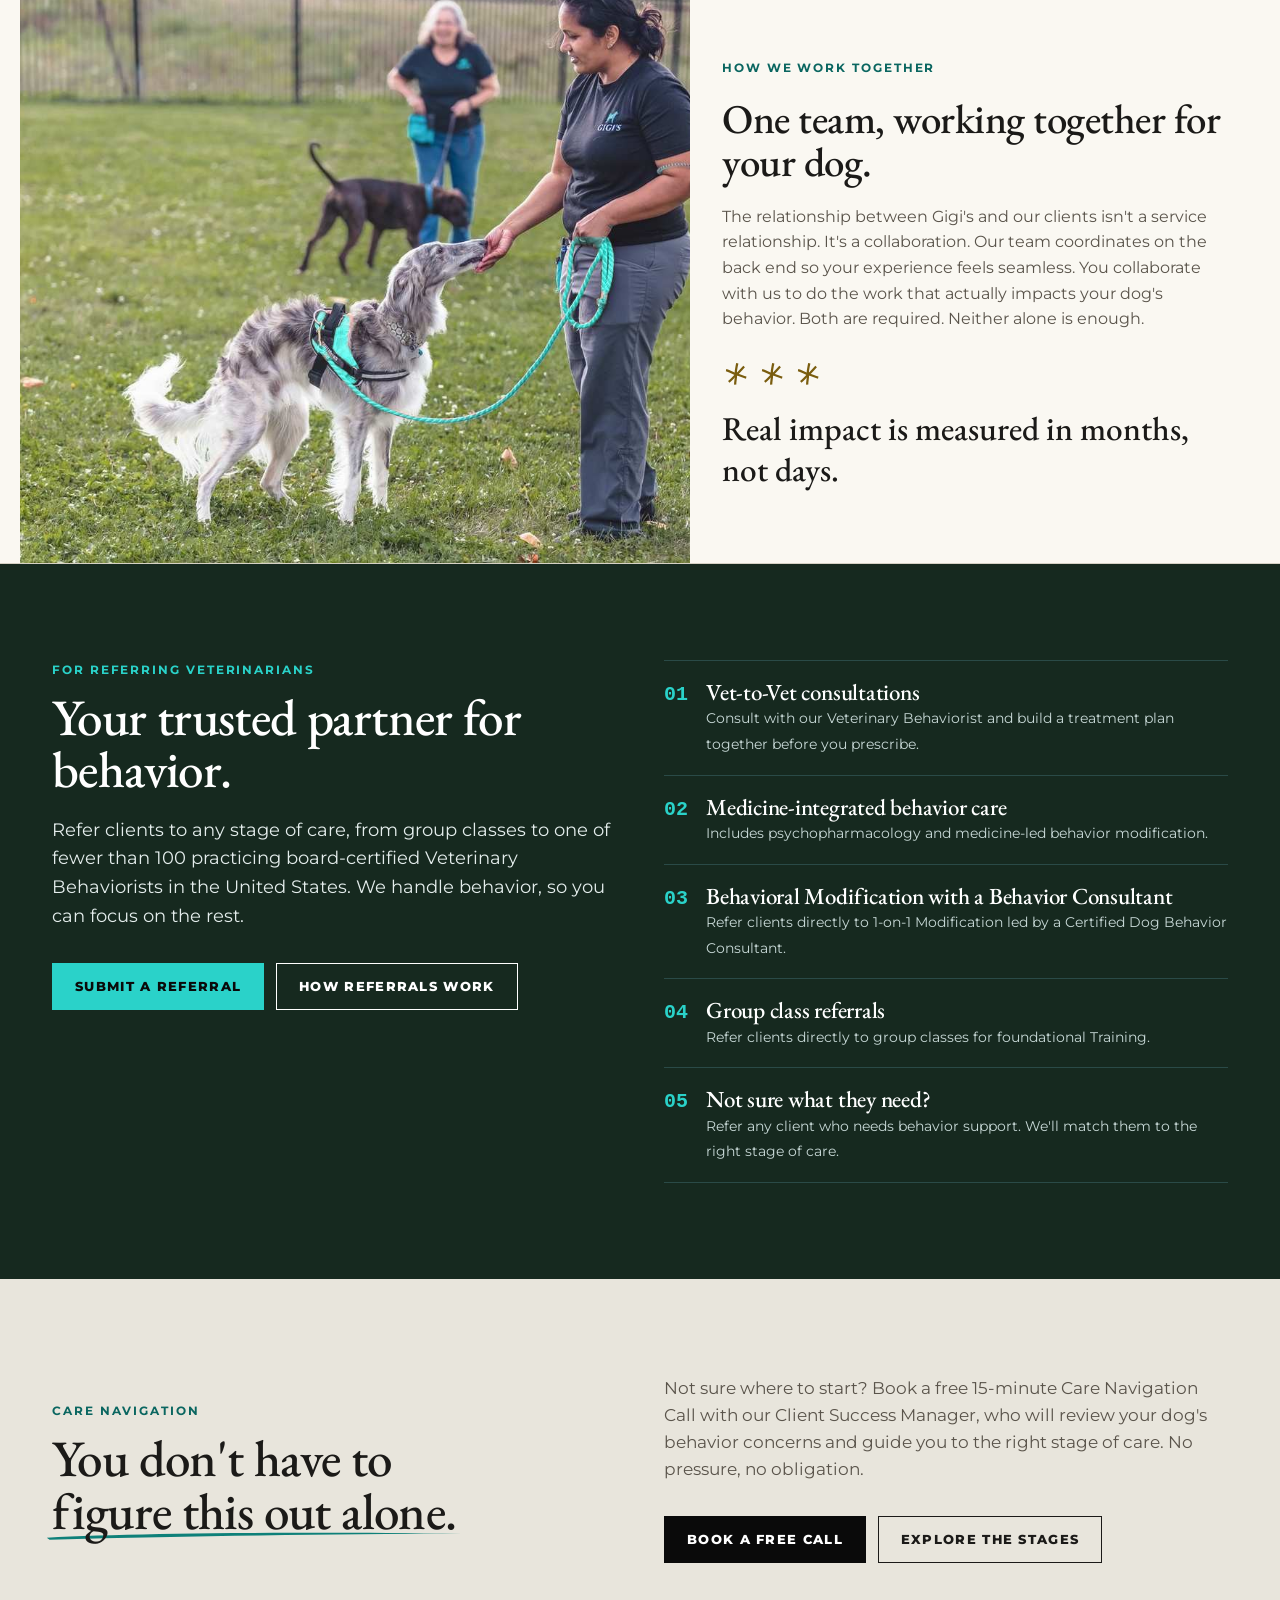
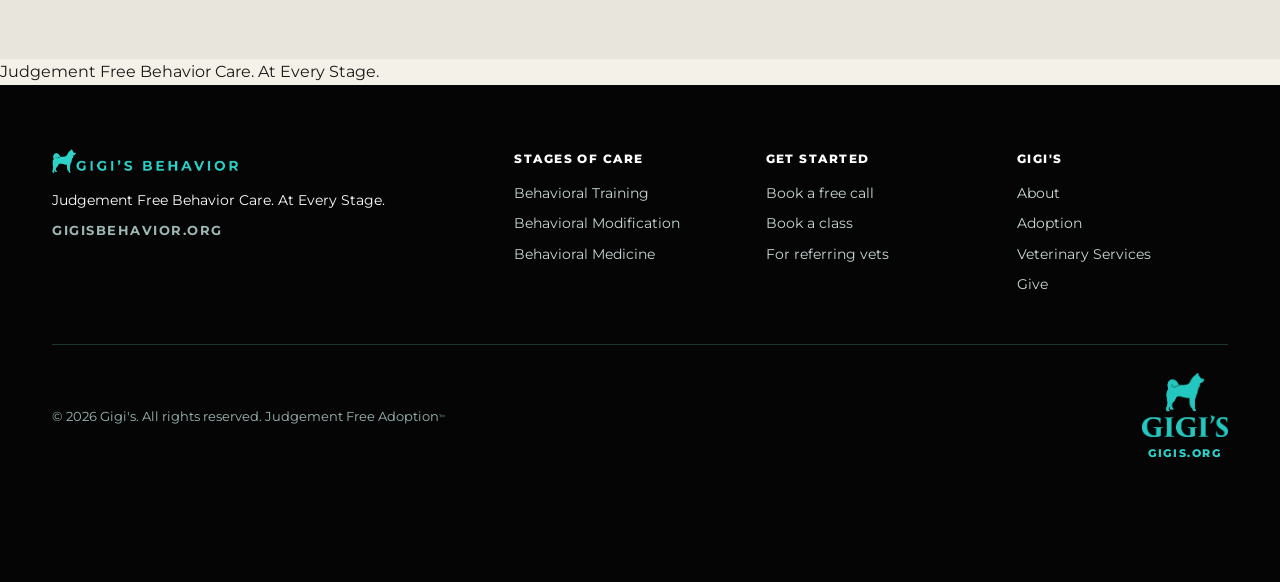
==== commit 07c50103: "Homepage tag bar as an aside landmark (accessibility) Co-Authored-By: Claude Opus 5.5 <noreply@anthr" ====
--- a/site/index.html
+++ b/site/index.html
@@ -8,7 +8,7 @@
 <link rel="preconnect" href="https://fonts.googleapis.com">
 <link rel="preconnect" href="https://fonts.gstatic.com" crossorigin>
 <link rel="stylesheet" href="https://fonts.googleapis.com/css2?family=EB+Garamond:ital,wght@0,400;0,500;0,600;1,400&amp;family=Gluten:wght@100..900&amp;family=Montserrat:wght@400;500;600;700;800&amp;display=swap">
-<link rel="stylesheet" href="gbs-site.css?v=20261124ada">
+<link rel="stylesheet" href="gbs-site.css?v=20261124tr9">
 </head>
 <body>
 <a class="skip-link" href="#main">Skip to content</a>
@@ -38,7 +38,6 @@
 <section class="hero on-black" style="padding-bottom: 150px">
   <div class="wrap split">
     <div>
-      <p class="eyebrow">Judgement Free Behavior Care. At Every Stage.</p>
       <h1 class="h1">How can we help you and <span class="mk"><svg aria-hidden="true" viewBox="0 0 300 24" preserveAspectRatio="none"><path d="M2 17 C 60 9, 160 5, 298 9 C 200 10, 110 14, 4 21 Z" fill="#2AD2C9"/></svg><span>your dog?</span></span></h1>
       <p class="lede">If your dog struggles, you're not alone. Most dogs need behavioral support at some point. Start wherever makes sense for you.</p>
       <div class="btns">
@@ -305,6 +304,7 @@
 </section>
 
 </main>
+<aside class="tag-bar" aria-label="Our promise"><p>Judgement Free Behavior Care. At Every Stage.</p></aside>
 <footer id="footer">
   <div class="wrap">
     <div class="ft-grid">
